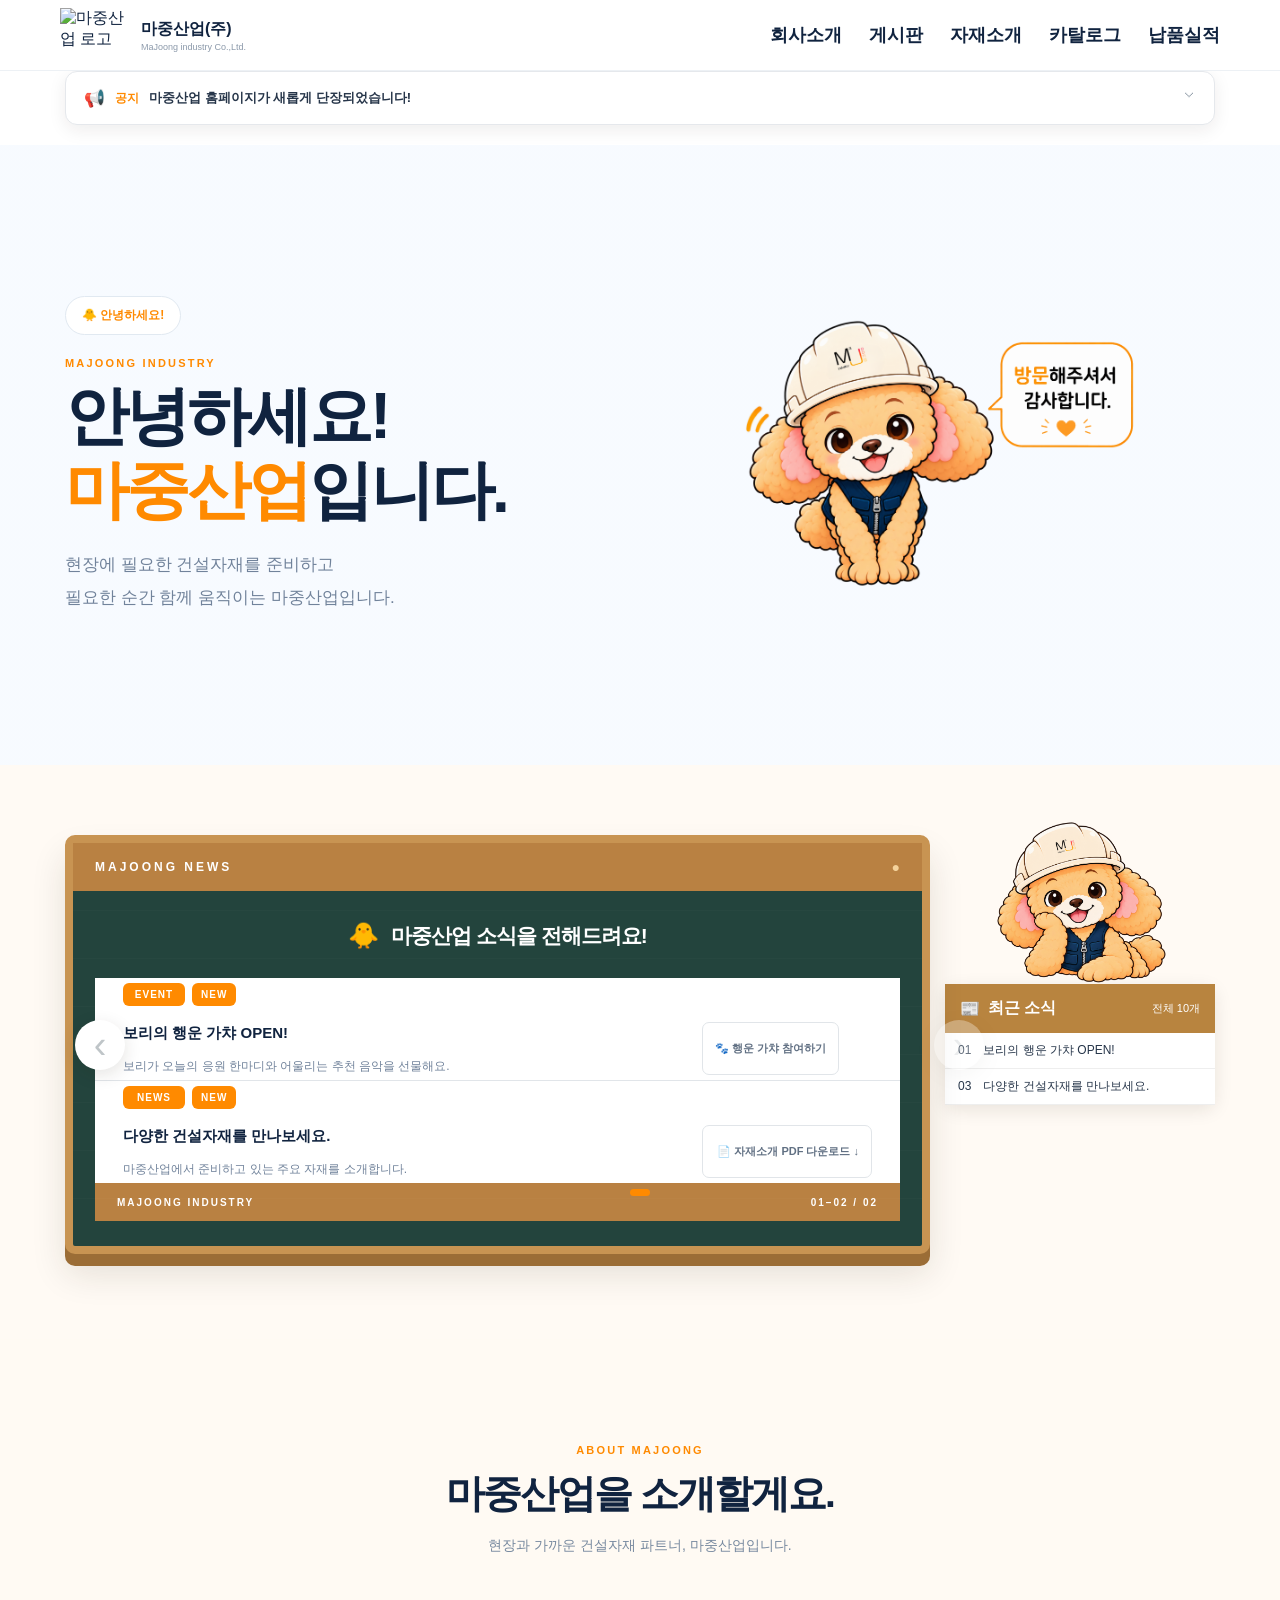
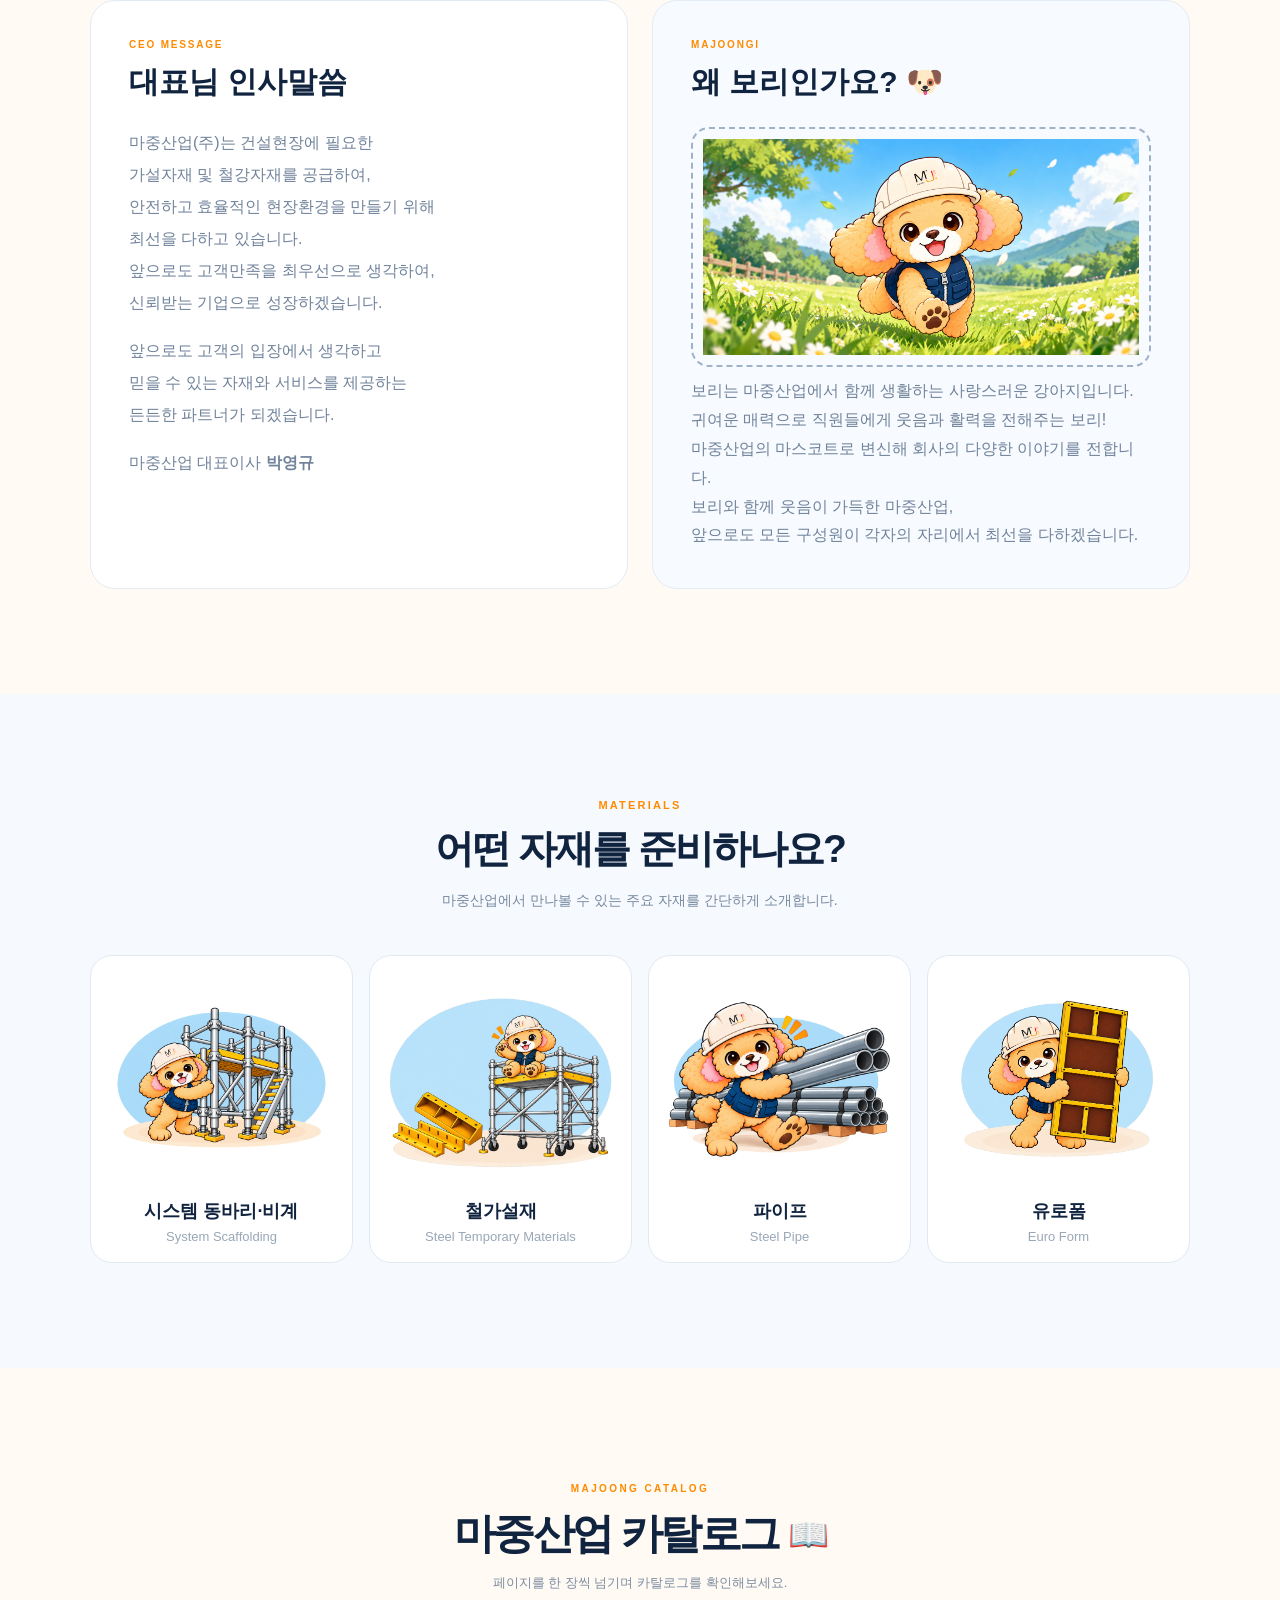
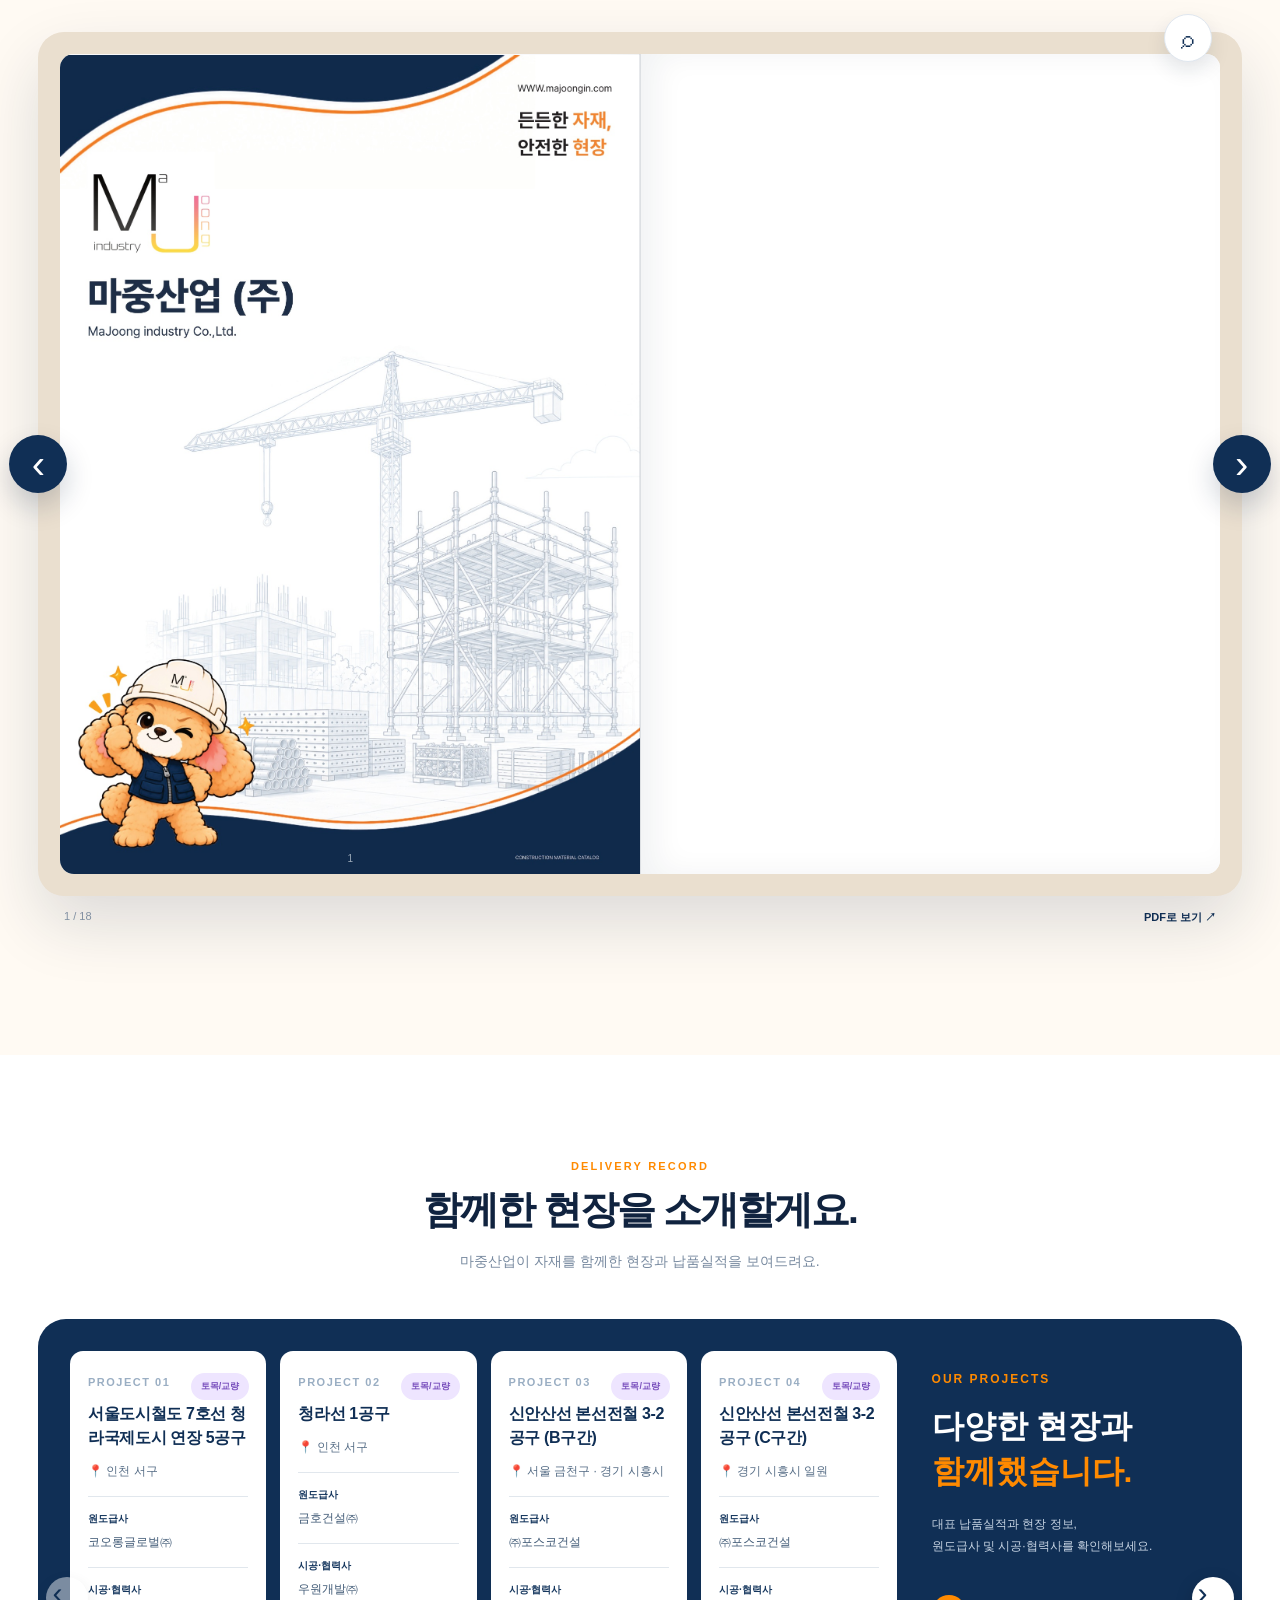
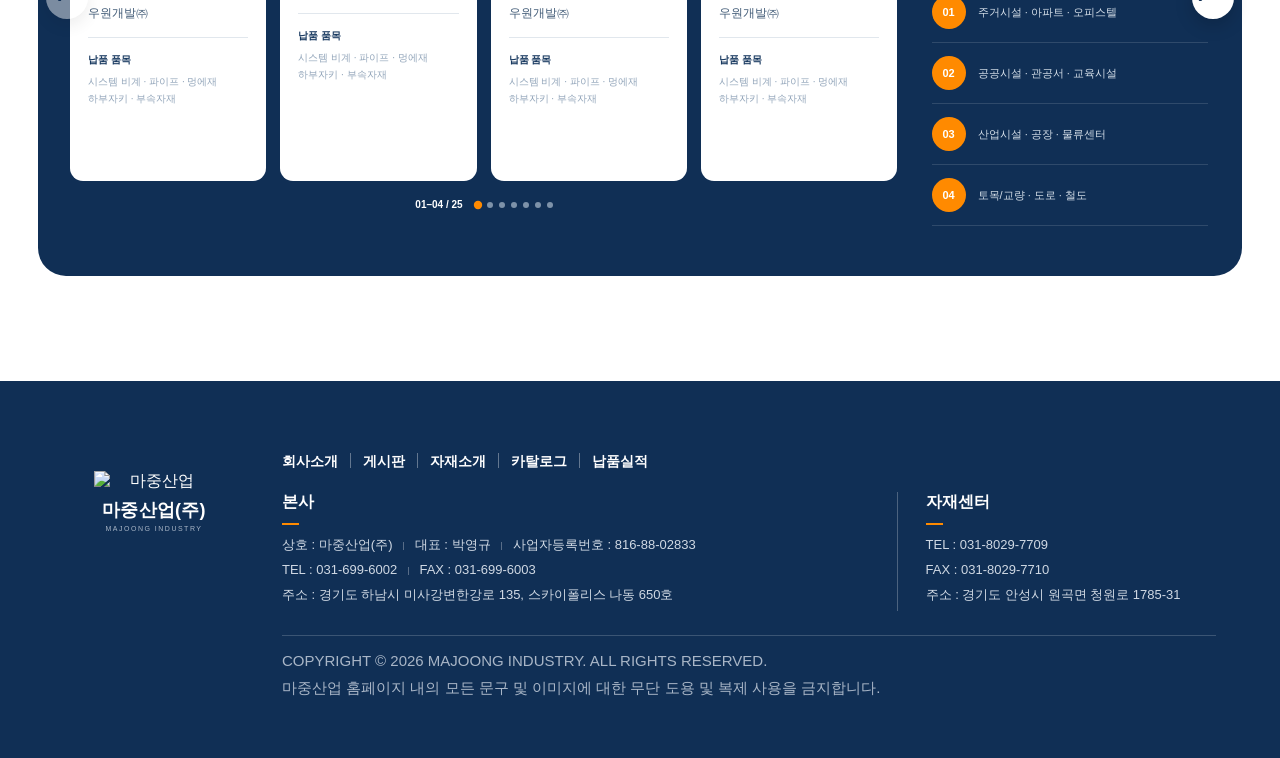
==== index.html @ 712e15d3 "Update index.html" ====
<!DOCTYPE html>
<html lang="ko">
<head>
<link rel="icon" type="image/png" href="images/majoong-logo(1).jpg">
<meta charset="UTF-8">
<meta name="viewport" content="width=device-width, initial-scale=1.0">
<title>마중산업(주)</title>
<link rel="stylesheet" href="majoong_catalog_section.css?v=20261106-singlepage3">







</head>
<body>

<header class="site-header">
  <div class="header-inner">
<a class="brand" href="#home">
  <span class="brand-mark">
    <img src="images/majoong-logo(1).jpg" alt="마중산업 로고">
  </span>
  <span>
    <strong>마중산업(주)</strong>
    <small>MaJoong industry Co.,Ltd.</small>
  </span>
</a>

<nav>
  <a href="#home">회사소개</a>
  <a href="#notice">게시판</a>
  <a href="#materials">자재소개</a>
  <a href="#catalog">카탈로그</a>
  <a href="#records">납품실적</a>
</nav>
  </div>
</header>

<main>
<!-- 고정 공지 -->
<div class="fixed-notice">
    <div class="fixed-notice-title">
        <span class="notice-icon">📢</span>
        <span class="notice-label">공지</span>
        <span class="notice-text">마중산업 홈페이지가 새롭게 단장되었습니다!</span>
    </div>

    <button type="button" class="notice-toggle">
        ˅
    </button>

<div class="fixed-notice-content">
    <p>
        더 편리하게 확인하실 수 있도록 홈페이지가 새롭게 단장되었습니다.
    </p>
    <p>
        자재소개, 카탈로그, 납품실적 등 다양한 정보를 확인해보세요.
    </p>

   <a href="#notice" class="notice-detail-link">자세히 보기 →</a>
</div>
</div>
<!-- 01. 첫 화면 -->
<section class="intro" id="home">
  <div class="intro-inner">
    <div class="intro-copy">
      <div class="intro-bubble">🐥 안녕하세요!</div>
      <p class="eyebrow">MAJOONG INDUSTRY</p>
      <h1>안녕하세요!<br><strong>마중산업</strong>입니다.</h1>
      <p class="intro-text">
        현장에 필요한 건설자재를 준비하고<br>
        필요한 순간 함께 움직이는 마중산업입니다.
      </p>
    </div>

<div class="intro-image-slot mascot-slider">

  <img src="images/MJ_003_thanks.png" alt="마중이" class="mascot-slide active">
  <img src="images/MJ_011_Fighting.png" alt="마중이" class="mascot-slide">
  <img src="images/MJ_001_majungi_contact.png" alt="마중이" class="mascot-slide">
  <img src="images/MJ_017_safety_check.png" alt="마중이" class="mascot-slide">
  <img src="images/MJ_018_product.png" alt="마중이" class="mascot-slide">
  <img src="images/MJ_025_truck_waving.png" alt="마중이" class="mascot-slide">


</div>
  </div>
</section>

<!-- 01-1. 마중산업 게시판 -->
<section id="notice" class="notice-board-section">

  <div class="notice-board-wrap">

<!-- 왼쪽 버튼 -->
<button class="board-nav board-prev" id="boardPrev" type="button">
  ‹
</button>
<aside class="recent-news">

  <div class="recent-mascot">
    <img src="images/bori_chin_resting.png" alt="마중이">
  </div>

  <div class="recent-news-title">
    <span>📰</span>
    <strong>최근 소식</strong>
    <small>전체 10개</small>
  </div>

  <div class="recent-news-list" id="recentNewsList">
     <button type="button">01　보리의 행운 가챠 OPEN!</button>
    <button type="button">03　다양한 건설자재를 만나보세요.</button>

  </div>
</aside>

<div class="notice-board">

  <div class="board-top">
        <span class="board-label">MAJOONG NEWS</span>
        <span class="board-pin">●</span>
      </div>

      <div class="board-content">

        <div class="board-title">
          <span>🐥</span>
          <h2>마중산업 소식을 전해드려요!</h2>
        </div>

       
<div class="notice-slider" id="noticeSlider">

  <!-- 01. 보리의 행운 가챠 -->
  <article class="notice-item">
    <div class="notice-slide-head">
      <span class="notice-badge">EVENT</span>
      <span class="notice-new">NEW</span>
      <span class="notice-date">2026.11.06</span>
    </div>

    <h3>보리의 행운 가챠 OPEN!</h3>
    <p>보리가 오늘의 응원 한마디와 어울리는 추천 음악을 선물해요.</p>

    <button class="notice-file gacha-open-btn" type="button" data-open-gacha>
      🐾 행운 가챠 참여하기
    </button>
  </article>

  <!-- 02. 자재소개 PDF -->
  <article class="notice-item">
    <div class="notice-slide-head">
      <span class="notice-badge">NEWS</span>
      <span class="notice-new">NEW</span>
      <span class="notice-date">2026.10.06</span>
    </div>

    <h3>다양한 건설자재를 만나보세요.</h3>
    <p>마중산업에서 준비하고 있는 주요 자재를 소개합니다.</p>

    <a class="notice-file" href="material-guide.pdf" download>
      📄 자재소개 PDF 다운로드 ↓
    </a>
  </article>

</div>


      <div class="board-bottom">
        <span>MAJOONG INDUSTRY</span>
        <span id="boardStatus">01–03 / 03</span>
      </div>

    </div>

    <!-- 오른쪽 버튼 -->
    <button class="board-nav board-next" id="boardNext" type="button">
      ›
    </button>

  </div>


  <!-- 아래 점 -->
  <div class="board-dots" id="boardDots">
    <!-- 게시글 수에 맞춰 JS가 자동으로 생성합니다. -->
  </div>

</section>

<!-- 02. 회사소개 -->
<section class="simple-section company-section" id="company">
  <div class="section-head">
    <p class="eyebrow">ABOUT MAJOONG</p>
    <h2>마중산업을 소개할게요.</h2>
    <p>현장과 가까운 건설자재 파트너, 마중산업입니다.</p>
  </div>

  <div class="two-card">
   <div class="simple-card">
  <div class="card-label">CEO MESSAGE</div>
  <h3>대표님 인사말씀</h3>

  <div class="ceo-message">
    <p>
      마중산업(주)는 건설현장에 필요한<br>
      가설자재 및 철강자재를 공급하여,<br>
      안전하고 효율적인 현장환경을 만들기 위해<br>
      최선을 다하고 있습니다.<br>
      앞으로도 고객만족을 최우선으로 생각하여, <br>
      신뢰받는 기업으로 성장하겠습니다.
    </p>

    <p>
      앞으로도 고객의 입장에서 생각하고<br>
      믿을 수 있는 자재와 서비스를 제공하는<br>
      든든한 파트너가 되겠습니다.
    </p>

    <p class="ceo-sign">
      마중산업 대표이사 <strong>박영규</strong>
    </p>
  </div>
</div>

<div class="simple-card mascot-card">
  <div class="card-label">MAJOONGI</div>

  <h3>왜 보리인가요? 🐶</h3>

  <div class="mascot-image">
    <img src="images/bori_running_meadow.png" alt="마중이">
  </div>

  <div class="mascot-text">
    <p>
      보리는 마중산업에서 함께 생활하는 사랑스러운 강아지입니다.<br>
귀여운 매력으로 직원들에게 웃음과 활력을 전해주는 보리! <br>
마중산업의 마스코트로 변신해 회사의 다양한 이야기를 전합니다.<br>
보리와 함께 웃음이 가득한 마중산업,<br>
앞으로도 모든 구성원이 각자의 자리에서 최선을 다하겠습니다.<br>
    </p>
  </div>
</div>
  </div>
</section>

<!-- 03. 자재소개 -->
<section class="simple-section materials-section" id="materials">
  <div class="section-head">
    <p class="eyebrow">MATERIALS</p>
    <h2>어떤 자재를 준비하나요?</h2>
    <p>마중산업에서 만나볼 수 있는 주요 자재를 간단하게 소개합니다.</p>
  </div>

  <div class="material-grid">

  <div class="material-card">
    <div class="material-image-slot">
      <img src="images/bori_system_scaffolding.png" alt="시스템 동바리·비계">
    </div>
    <strong>시스템 동바리·비계</strong>
    <small>System Scaffolding</small>
  </div>

  <div class="material-card">
    <div class="material-image-slot">
      <img src="images/bori_steel_temporary_materials.png" alt="철가설재">
    </div>
    <strong>철가설재</strong>
    <small>Steel Temporary Materials</small>
  </div>

  <div class="material-card">
    <div class="material-image-slot">
      <img src="images/bori_pipe.png" alt="파이프">
    </div>
    <strong>파이프</strong>
    <small>Steel Pipe</small>
  </div>

  <div class="material-card">
    <div class="material-image-slot">
      <img src="images/bori_carrying_euroform.png" alt="유로폼">
    </div>
    <strong>유로폼</strong>
    <small>Euro Form</small>
  </div>

</div>
</section>

<!-- 04. 카탈로그 -->
<section class="catalog-section" id="catalog">
  <div class="catalog-heading">
    <div class="catalog-eyebrow">MAJOONG CATALOG</div>
    <h1>마중산업 카탈로그 <span>📖</span></h1>
    <p>페이지를 한 장씩 넘기며 카탈로그를 확인해보세요.</p>
  </div>

  <div class="catalog-reader">
    <button class="page-btn prev" id="prevBtn" aria-label="이전 페이지">‹</button>

    <div class="book">
      <div class="book-pages" id="bookPages">
        <div class="page left">
          <img id="pageLeft" class="catalog-img" alt="카탈로그 왼쪽 페이지">
          <span class="page-no" id="pageNoLeft"></span>
        </div>

        <div class="page right">
          <img id="pageRight" class="catalog-img" alt="카탈로그 오른쪽 페이지">
          <span class="page-no" id="pageNoRight"></span>
        </div>
      </div>
    </div>

    <button class="page-btn next" id="nextBtn" aria-label="다음 페이지">›</button>
    <button class="zoom-btn" id="zoomBtn" aria-label="카탈로그 크게 보기">⌕</button>
  </div>

  <div class="catalog-bottom">
    <span id="pageStatus">1–2</span>
    <a href="majoong_catalog.pdf" target="_blank">PDF로 보기 ↗</a>
  </div>
</section>

<!-- 05. 납품실적 -->
<section class="simple-section records-section" id="records">

  <div class="section-head">
    <p class="eyebrow">DELIVERY RECORD</p>
    <h2>함께한 현장을 소개할게요.</h2>
    <p>마중산업이 자재를 함께한 현장과 납품실적을 보여드려요.</p>
  </div>

  <div class="records-box">
    <button class="record-nav record-prev" id="recordPrev" type="button" aria-label="이전 실적">‹</button>

    <div class="records-main">
      <div class="record-track-wrap">
        <div class="record-track" id="recordTrack">

        <!-- 01 -->
        <article class="record-item">
          <div class="record-content">
            <span class="project-number">PROJECT 01</span>
            <span class="record-category bridge">토목/교량</span>

            <h3>서울도시철도 7호선 청라국제도시 연장 5공구</h3>
            <p class="record-location">📍 인천 서구</p>

            <div class="record-divider"></div>

            <div class="record-info">
              <strong>원도급사</strong>
              <p>코오롱글로벌㈜</p>
            </div>

            <div class="record-divider"></div>

            <div class="record-info">
              <strong>시공·협력사</strong>
              <p>우원개발㈜</p>
            </div>

            <div class="record-divider"></div>

            <div class="record-info">
              <strong>납품 품목</strong>
              <p class="material-list">
                시스템 비계 · 파이프 · 멍에재<br>
                하부자키 · 부속자재
              </p>
            </div>
          </div>
        </article>
        <!-- 02 -->
        <article class="record-item">
          <div class="record-content">
            <span class="project-number">PROJECT 02</span>
            <span class="record-category bridge">토목/교량</span>

            <h3>청라선 1공구</h3>
            <p class="record-location">📍 인천 서구</p>

            <div class="record-divider"></div>

            <div class="record-info">
              <strong>원도급사</strong>
              <p>금호건설㈜</p>
            </div>

            <div class="record-divider"></div>

            <div class="record-info">
              <strong>시공·협력사</strong>
              <p>우원개발㈜</p>
            </div>

            <div class="record-divider"></div>

            <div class="record-info">
              <strong>납품 품목</strong>
              <p class="material-list">
                시스템 비계 · 파이프 · 멍에재<br>
                하부자키 · 부속자재
              </p>
            </div>
          </div>
        </article>
        <!-- 03 -->
        <article class="record-item">
          <div class="record-content">
            <span class="project-number">PROJECT 03</span>
            <span class="record-category bridge">토목/교량</span>

            <h3>신안산선 본선전철 3-2공구 (B구간)</h3>
            <p class="record-location">📍 서울 금천구 · 경기 시흥시</p>

            <div class="record-divider"></div>

            <div class="record-info">
              <strong>원도급사</strong>
              <p>㈜포스코건설</p>
            </div>

            <div class="record-divider"></div>

            <div class="record-info">
              <strong>시공·협력사</strong>
              <p>우원개발㈜</p>
            </div>

            <div class="record-divider"></div>

            <div class="record-info">
              <strong>납품 품목</strong>
              <p class="material-list">
                시스템 비계 · 파이프 · 멍에재<br>
                하부자키 · 부속자재
              </p>
            </div>
          </div>
        </article>
        <!-- 04 -->
        <article class="record-item">
          <div class="record-content">
            <span class="project-number">PROJECT 04</span>
            <span class="record-category bridge">토목/교량</span>

            <h3>신안산선 본선전철 3-2공구 (C구간)</h3>
            <p class="record-location">📍 경기 시흥시 일원</p>

            <div class="record-divider"></div>

            <div class="record-info">
              <strong>원도급사</strong>
              <p>㈜포스코건설</p>
            </div>

            <div class="record-divider"></div>

            <div class="record-info">
              <strong>시공·협력사</strong>
              <p>우원개발㈜</p>
            </div>

            <div class="record-divider"></div>

            <div class="record-info">
              <strong>납품 품목</strong>
              <p class="material-list">
                시스템 비계 · 파이프 · 멍에재<br>
                하부자키 · 부속자재
              </p>
            </div>
          </div>
        </article>
        <!-- 05 -->
        <article class="record-item">
          <div class="record-content">
            <span class="project-number">PROJECT 05</span>
            <span class="record-category bridge">토목/교량</span>

            <h3>신안산선 본선전철 5-1공구</h3>
            <p class="record-location">📍 경기 시흥시 일원</p>

            <div class="record-divider"></div>

            <div class="record-info">
              <strong>원도급사</strong>
              <p>롯데건설㈜</p>
            </div>

            <div class="record-divider"></div>

            <div class="record-info">
              <strong>시공·협력사</strong>
              <p>우원개발㈜</p>
            </div>

            <div class="record-divider"></div>

            <div class="record-info">
              <strong>납품 품목</strong>
              <p class="material-list">
                시스템 비계 · 파이프 · 멍에재<br>
                하부자키 · 부속자재
              </p>
            </div>
          </div>
        </article>
        <!-- 06 -->
        <article class="record-item">
          <div class="record-content">
            <span class="project-number">PROJECT 06</span>
            <span class="record-category bridge">토목/교량</span>

            <h3>도봉산-옥정 광역철도 2공구</h3>
            <p class="record-location">📍 경기 의정부시</p>

            <div class="record-divider"></div>

            <div class="record-info">
              <strong>원도급사</strong>
              <p>㈜한화건설</p>
            </div>

            <div class="record-divider"></div>

            <div class="record-info">
              <strong>시공·협력사</strong>
              <p>우원개발㈜</p>
            </div>

            <div class="record-divider"></div>

            <div class="record-info">
              <strong>납품 품목</strong>
              <p class="material-list">
                시스템 비계 · 파이프 · 멍에재<br>
                하부자키 · 부속자재
              </p>
            </div>
          </div>
        </article>
        <!-- 07 -->
        <article class="record-item">
          <div class="record-content">
            <span class="project-number">PROJECT 07</span>
            <span class="record-category bridge">토목/교량</span>

            <h3>동북선 도시철도 2공구</h3>
            <p class="record-location">📍 서울 동북권</p>

            <div class="record-divider"></div>

            <div class="record-info">
              <strong>원도급사</strong>
              <p>㈜호반산업</p>
            </div>

            <div class="record-divider"></div>

            <div class="record-info">
              <strong>시공·협력사</strong>
              <p>우원개발㈜</p>
            </div>

            <div class="record-divider"></div>

            <div class="record-info">
              <strong>납품 품목</strong>
              <p class="material-list">
                시스템 비계 · 파이프 · 멍에재<br>
                하부자키 · 부속자재
              </p>
            </div>
          </div>
        </article>
        <!-- 08 -->
        <article class="record-item">
          <div class="record-content">
            <span class="project-number">PROJECT 08</span>
            <span class="record-category bridge">토목/교량</span>

            <h3>고속국도 제292호선 오창-오창IC</h3>
            <p class="record-location">📍 충북 청주시</p>

            <div class="record-divider"></div>

            <div class="record-info">
              <strong>원도급사</strong>
              <p>㈜한진중공업</p>
            </div>

            <div class="record-divider"></div>

            <div class="record-info">
              <strong>시공·협력사</strong>
              <p>㈜부강티엔씨</p>
            </div>

            <div class="record-divider"></div>

            <div class="record-info">
              <strong>납품 품목</strong>
              <p class="material-list">
                시스템 비계 · 파이프 · 멍에재<br>
                하부자키 · 부속자재
              </p>
            </div>
          </div>
        </article>
        <!-- 09 -->
        <article class="record-item">
          <div class="record-content">
            <span class="project-number">PROJECT 09</span>
            <span class="record-category bridge">토목/교량</span>

            <h3>충주댐 치수능력증대</h3>
            <p class="record-location">📍 충북 충주시 일원</p>

            <div class="record-divider"></div>

            <div class="record-info">
              <strong>원도급사</strong>
              <p>디엘이앤씨㈜</p>
            </div>

            <div class="record-divider"></div>

            <div class="record-info">
              <strong>시공·협력사</strong>
              <p>다온종합건설㈜</p>
            </div>

            <div class="record-divider"></div>

            <div class="record-info">
              <strong>납품 품목</strong>
              <p class="material-list">
                시스템 비계 · 파이프 · 멍에재<br>
                하부자키 · 부속자재
              </p>
            </div>
          </div>
        </article>
        <!-- 10 -->
        <article class="record-item">
          <div class="record-content">
            <span class="project-number">PROJECT 10</span>
            <span class="record-category bridge">토목/교량</span>

            <h3>월곶-판교 복선전철 제6공구</h3>
            <p class="record-location">📍 경기 안양시 일원</p>

            <div class="record-divider"></div>

            <div class="record-info">
              <strong>원도급사</strong>
              <p>현대건설㈜</p>
            </div>

            <div class="record-divider"></div>

            <div class="record-info">
              <strong>시공·협력사</strong>
              <p>우원개발㈜</p>
            </div>

            <div class="record-divider"></div>

            <div class="record-info">
              <strong>납품 품목</strong>
              <p class="material-list">
                시스템 비계 · 파이프 · 멍에재<br>
                하부자키 · 부속자재
              </p>
            </div>
          </div>
        </article>
        <!-- 11 -->
        <article class="record-item">
          <div class="record-content">
            <span class="project-number">PROJECT 11</span>
            <span class="record-category bridge">토목/교량</span>

            <h3>신분당선 광교-호매실 3공구</h3>
            <p class="record-location">📍 경기 수원시 권선구</p>

            <div class="record-divider"></div>

            <div class="record-info">
              <strong>원도급사</strong>
              <p>계룡건설산업㈜</p>
            </div>

            <div class="record-divider"></div>

            <div class="record-info">
              <strong>시공·협력사</strong>
              <p>우원개발㈜</p>
            </div>

            <div class="record-divider"></div>

            <div class="record-info">
              <strong>납품 품목</strong>
              <p class="material-list">
                시스템 비계 · 파이프 · 멍에재<br>
                하부자키 · 부속자재
              </p>
            </div>
          </div>
        </article>
        <!-- 12 -->
        <article class="record-item">
          <div class="record-content">
            <span class="project-number">PROJECT 12</span>
            <span class="record-category bridge">토목/교량</span>

            <h3>월곶-판교 복선전철 제9공구</h3>
            <p class="record-location">📍 경기 의왕시 · 안양시 일원</p>

            <div class="record-divider"></div>

            <div class="record-info">
              <strong>원도급사</strong>
              <p>금호건설㈜</p>
            </div>

            <div class="record-divider"></div>

            <div class="record-info">
              <strong>시공·협력사</strong>
              <p>우원개발㈜</p>
            </div>

            <div class="record-divider"></div>

            <div class="record-info">
              <strong>납품 품목</strong>
              <p class="material-list">
                시스템 비계 · 파이프 · 멍에재<br>
                하부자키 · 부속자재
              </p>
            </div>
          </div>
        </article>
        <!-- 13 -->
        <article class="record-item">
          <div class="record-content">
            <span class="project-number">PROJECT 13</span>
            <span class="record-category bridge">토목/교량</span>

            <h3>춘천속초 철도노반 7공구</h3>
            <p class="record-location">📍 강원 인제 · 속초 일원</p>

            <div class="record-divider"></div>

            <div class="record-info">
              <strong>원도급사</strong>
              <p>㈜한화</p>
            </div>

            <div class="record-divider"></div>

            <div class="record-info">
              <strong>시공·협력사</strong>
              <p>우원개발㈜</p>
            </div>

            <div class="record-divider"></div>

            <div class="record-info">
              <strong>납품 품목</strong>
              <p class="material-list">
                시스템 비계 · 파이프 · 멍에재<br>
                하부자키 · 부속자재
              </p>
            </div>
          </div>
        </article>
        <!-- 14 -->
        <article class="record-item">
          <div class="record-content">
            <span class="project-number">PROJECT 14</span>
            <span class="record-category bridge">토목/교량</span>

            <h3>인덕원-동탄 9공구</h3>
            <p class="record-location">📍 경기 수원시 영통구</p>

            <div class="record-divider"></div>

            <div class="record-info">
              <strong>원도급사</strong>
              <p>㈜한화</p>
            </div>

            <div class="record-divider"></div>

            <div class="record-info">
              <strong>시공·협력사</strong>
              <p>우원개발㈜</p>
            </div>

            <div class="record-divider"></div>

            <div class="record-info">
              <strong>납품 품목</strong>
              <p class="material-list">
                시스템 비계 · 파이프 · 멍에재<br>
                하부자키 · 부속자재
              </p>
            </div>
          </div>
        </article>
        <!-- 15 -->
        <article class="record-item">
          <div class="record-content">
            <span class="project-number">PROJECT 15</span>
            <span class="record-category bridge">토목/교량</span>

            <h3>평택-오송 2복선화 5공구</h3>
            <p class="record-location">📍 세종 전동면 · 충북 청주시 오송읍</p>

            <div class="record-divider"></div>

            <div class="record-info">
              <strong>원도급사</strong>
              <p>쌍용건설㈜</p>
            </div>

            <div class="record-divider"></div>

            <div class="record-info">
              <strong>시공·협력사</strong>
              <p>우원개발㈜</p>
            </div>

            <div class="record-divider"></div>

            <div class="record-info">
              <strong>납품 품목</strong>
              <p class="material-list">
                시스템 비계 · 파이프 · 멍에재<br>
                하부자키 · 부속자재
              </p>
            </div>
          </div>
        </article>
        <!-- 16 -->
        <article class="record-item">
          <div class="record-content">
            <span class="project-number">PROJECT 16</span>
            <span class="record-category bridge">토목/교량</span>

            <h3>인덕원-동탄 12공구</h3>
            <p class="record-location">📍 경기 화성 · 용인 일원</p>

            <div class="record-divider"></div>

            <div class="record-info">
              <strong>원도급사</strong>
              <p>에이치디씨현대산업개발㈜</p>
            </div>

            <div class="record-divider"></div>

            <div class="record-info">
              <strong>시공·협력사</strong>
              <p>우원개발㈜</p>
            </div>

            <div class="record-divider"></div>

            <div class="record-info">
              <strong>납품 품목</strong>
              <p class="material-list">
                시스템 비계 · 파이프 · 멍에재<br>
                하부자키 · 부속자재
              </p>
            </div>
          </div>
        </article>
        <!-- 17 -->
        <article class="record-item">
          <div class="record-content">
            <span class="project-number">PROJECT 17</span>
            <span class="record-category bridge">토목/교량</span>

            <h3>광명-서울 고속도로 3공구</h3>
            <p class="record-location">📍 경기 광명 · 서울 구간</p>

            <div class="record-divider"></div>

            <div class="record-info">
              <strong>원도급사</strong>
              <p>에스케이에코플랜트㈜</p>
            </div>

            <div class="record-divider"></div>

            <div class="record-info">
              <strong>시공·협력사</strong>
              <p>우원개발㈜</p>
            </div>

            <div class="record-divider"></div>

            <div class="record-info">
              <strong>납품 품목</strong>
              <p class="material-list">
                시스템 비계 · 파이프 · 멍에재<br>
                하부자키 · 부속자재
              </p>
            </div>
          </div>
        </article>
        <!-- 18 -->
        <article class="record-item">
          <div class="record-content">
            <span class="project-number">PROJECT 18</span>
            <span class="record-category bridge">토목/교량</span>

            <h3>강릉-제진 단선전철 4공구</h3>
            <p class="record-location">📍 강원 강릉 · 양양 일원</p>

            <div class="record-divider"></div>

            <div class="record-info">
              <strong>원도급사</strong>
              <p>에스케이에코플랜트㈜</p>
            </div>

            <div class="record-divider"></div>

            <div class="record-info">
              <strong>시공·협력사</strong>
              <p>우원개발㈜</p>
            </div>

            <div class="record-divider"></div>

            <div class="record-info">
              <strong>납품 품목</strong>
              <p class="material-list">
                시스템 비계 · 파이프 · 멍에재<br>
                하부자키 · 부속자재
              </p>
            </div>
          </div>
        </article>
        <!-- 19 -->
        <article class="record-item">
          <div class="record-content">
            <span class="project-number">PROJECT 19</span>
            <span class="record-category bridge">토목/교량</span>

            <h3>신안산선 본선전철 3-3공구 (A구간)</h3>
            <p class="record-location">📍 경기 시흥 · 안산 일원</p>

            <div class="record-divider"></div>

            <div class="record-info">
              <strong>원도급사</strong>
              <p>㈜포스코건설</p>
            </div>

            <div class="record-divider"></div>

            <div class="record-info">
              <strong>시공·협력사</strong>
              <p>도양기업㈜</p>
            </div>

            <div class="record-divider"></div>

            <div class="record-info">
              <strong>납품 품목</strong>
              <p class="material-list">
                시스템 비계 · 파이프 · 멍에재<br>
                하부자키 · 부속자재
              </p>
            </div>
          </div>
        </article>
        <!-- 20 -->
        <article class="record-item">
          <div class="record-content">
            <span class="project-number">PROJECT 20</span>
            <span class="record-category bridge">토목/교량</span>

            <h3>농소-강동 도로개설공사 3공구</h3>
            <p class="record-location">📍 울산 북구</p>

            <div class="record-divider"></div>

            <div class="record-info">
              <strong>원도급사</strong>
              <p>삼환기업㈜</p>
            </div>

            <div class="record-divider"></div>

            <div class="record-info">
              <strong>시공·협력사</strong>
              <p>우원개발㈜</p>
            </div>

            <div class="record-divider"></div>

            <div class="record-info">
              <strong>납품 품목</strong>
              <p class="material-list">
                시스템 비계 · 파이프 · 멍에재<br>
                하부자키 · 부속자재
              </p>
            </div>
          </div>
        </article>
        <!-- 21 -->
        <article class="record-item">
          <div class="record-content">
            <span class="project-number">PROJECT 21</span>
            <span class="record-category bridge">토목/교량</span>

            <h3>대장-홍대 광역철도 민간투자사업 1공구</h3>
            <p class="record-location">📍 서울 강서구 · 경기 부천시 일원</p>

            <div class="record-divider"></div>

            <div class="record-info">
              <strong>원도급사</strong>
              <p>현대건설㈜</p>
            </div>

            <div class="record-divider"></div>

            <div class="record-info">
              <strong>시공·협력사</strong>
              <p>우원개발㈜</p>
            </div>

            <div class="record-divider"></div>

            <div class="record-info">
              <strong>납품 품목</strong>
              <p class="material-list">
                시스템 비계 · 파이프 · 멍에재<br>
                하부자키 · 부속자재
              </p>
            </div>
          </div>
        </article>
        <!-- 22 -->
        <article class="record-item">
          <div class="record-content">
            <span class="project-number">PROJECT 22</span>
            <span class="record-category bridge">토목/교량</span>

            <h3>남양주왕숙 국도 47호선 이설 중 토공구조물공사 4공구</h3>
            <p class="record-location">📍 경기 남양주시</p>

            <div class="record-divider"></div>

            <div class="record-info">
              <strong>원도급사</strong>
              <p>현대건설㈜</p>
            </div>

            <div class="record-divider"></div>

            <div class="record-info">
              <strong>시공·협력사</strong>
              <p>우원개발㈜</p>
            </div>

            <div class="record-divider"></div>

            <div class="record-info">
              <strong>납품 품목</strong>
              <p class="material-list">
                시스템 비계 · 파이프 · 멍에재<br>
                하부자키 · 부속자재
              </p>
            </div>
          </div>
        </article>
        <!-- 23 -->
        <article class="record-item">
          <div class="record-content">
            <span class="project-number">PROJECT 23</span>
            <span class="record-category bridge">토목/교량</span>

            <h3>수도권 광역급행철도 B노선 1공구</h3>
            <p class="record-location">📍 서울 용산구 일원</p>

            <div class="record-divider"></div>

            <div class="record-info">
              <strong>원도급사</strong>
              <p>현대건설㈜</p>
            </div>

            <div class="record-divider"></div>

            <div class="record-info">
              <strong>시공·협력사</strong>
              <p>우원개발㈜</p>
            </div>

            <div class="record-divider"></div>

            <div class="record-info">
              <strong>납품 품목</strong>
              <p class="material-list">
                시스템 비계 · 파이프 · 멍에재<br>
                하부자키 · 부속자재
              </p>
            </div>
          </div>
        </article>
        <!-- 24 -->
        <article class="record-item">
          <div class="record-content">
            <span class="project-number">PROJECT 24</span>
            <span class="record-category bridge">토목/교량</span>

            <h3>인덕원동탄 9공구</h3>
            <p class="record-location">📍 경기 수원시 영통구</p>

            <div class="record-divider"></div>

            <div class="record-info">
              <strong>원도급사</strong>
              <p>㈜한화건설</p>
            </div>

            <div class="record-divider"></div>

            <div class="record-info">
              <strong>시공·협력사</strong>
              <p>도양기업㈜</p>
            </div>

            <div class="record-divider"></div>

            <div class="record-info">
              <strong>납품 품목</strong>
              <p class="material-list">
                시스템 비계 · 파이프 · 멍에재<br>
                하부자키 · 부속자재
              </p>
            </div>
          </div>
        </article>
        <!-- 25 -->
        <article class="record-item">
          <div class="record-content">
            <span class="project-number">PROJECT 25</span>
            <span class="record-category bridge">토목/교량</span>

            <h3>GTX-B 1공구</h3>
            <p class="record-location">📍 서울 용산구 일원</p>

            <div class="record-divider"></div>

            <div class="record-info">
              <strong>원도급사</strong>
              <p>현대건설㈜</p>
            </div>

            <div class="record-divider"></div>

            <div class="record-info">
              <strong>시공·협력사</strong>
              <p>우원개발㈜</p>
            </div>

            <div class="record-divider"></div>

            <div class="record-info">
              <strong>납품 품목</strong>
              <p class="material-list">
                시스템 비계 · 파이프 · 멍에재<br>
                하부자키 · 부속자재
              </p>
            </div>
          </div>
        </article>
        </div>
      </div>

      <div class="record-pagination">
        <span id="recordStatus">01–04 / 25</span>
        <div class="record-dots" id="recordDots">
          <button class="active" type="button" aria-label="실적 페이지 1"></button><button type="button" aria-label="실적 페이지 2"></button><button type="button" aria-label="실적 페이지 3"></button><button type="button" aria-label="실적 페이지 4"></button><button type="button" aria-label="실적 페이지 5"></button><button type="button" aria-label="실적 페이지 6"></button><button type="button" aria-label="실적 페이지 7"></button>
        </div>
      </div>
    </div>

    <button class="record-nav record-next" id="recordNext" type="button" aria-label="다음 실적">›</button>

    <aside class="record-side">
      <span class="card-label">OUR PROJECTS</span>
      <h3>다양한 현장과<br><strong>함께했습니다.</strong></h3>
      <p>대표 납품실적과 현장 정보,<br>원도급사 및 시공·협력사를 확인해보세요.</p>

      <div class="record-summary">
        <div><span>01</span><p>주거시설 · 아파트 · 오피스텔</p></div>
        <div><span>02</span><p>공공시설 · 관공서 · 교육시설</p></div>
        <div><span>03</span><p>산업시설 · 공장 · 물류센터</p></div>
        <div><span>04</span><p>토목/교량 · 도로 · 철도</p></div>
      </div>
    </aside>
  </div>
</section>
</main>

<footer class="footer">
  <div class="footer-inner">

    <!-- 왼쪽 : 로고 -->
<div class="footer-logo">
  <a href="#home">
    <img src="images/majoong-logo.png" alt="마중산업">
  </a>

  <div class="footer-logo-name">
    <strong>마중산업(주)</strong>
    <span>MAJOONG INDUSTRY</span>
  </div>
</div>


    <!-- 오른쪽 : 메뉴 + 회사정보 -->
    <div class="footer-content">

      <!-- 메뉴 -->
      <nav class="footer-nav">

  <a href="#company">회사소개</a>

  <i></i>

  <a href="#notice">게시판</a>

  <i></i>

  <a href="#materials">자재소개</a>

  <i></i>

  <a href="#catalog">카탈로그</a>

  <i></i>

  <a href="#records">납품실적</a>

</nav>


      <!-- 본사 / 자재센터 -->
      <div class="footer-locations">

        <!-- 본사 -->
        <div class="footer-location">
          <h4>본사</h4>

          <p>
            <span>상호 : 마중산업(주)</span>
            <i></i>
            <span>대표 : 박영규</span>
            <i></i>
            <span>사업자등록번호 : 816-88-02833</span>
          </p>

          <p>
            <span>TEL : 031-699-6002</span>
            <i></i>
            <span>FAX : 031-699-6003</span>
          

          <p>
            주소 : 경기도 하남시 미사강변한강로 135, 스카이폴리스 나동 650호</p>
        </div>


        <!-- 자재센터 -->
        <div class="footer-location">
          <h4>자재센터</h4>

          <p>
            <span>TEL : 031-8029-7709</span>
          </p>
<p>
            <span>FAX : 031-8029-7710</span>
          </p>

          <p>
            주소 : 경기도 안성시 원곡면 청원로 1785-31
          </p>
        </div>

      </div>


      <!-- 저작권 -->
      <div class="footer-copy">
<p>COPYRIGHT © 2026 MAJOONG INDUSTRY. ALL RIGHTS RESERVED.</p>
        <p>
          마중산업 홈페이지 내의 모든 문구 및 이미지에 대한
          무단 도용 및 복제 사용을 금지합니다.
        </p>
      </div>

    </div>


    <!-- 오른쪽 위 문의 버튼 -->
    <button class="footer-chat" type="button" aria-label="문의하기">
      ●
    </button>

  </div>
</footer>

<!-- 카탈로그 확대 -->
<div class="zoom-modal" id="zoomModal" aria-hidden="true">
  <div class="zoom-bg" id="zoomBg"></div>
  <div class="zoom-window">
    <button class="close-btn" id="closeBtn" aria-label="닫기">×</button>
    <div class="zoom-book">
      <div class="zoom-page"><img id="zoomLeft" class="catalog-img" alt="확대된 카탈로그 왼쪽 페이지"></div>
      <div class="zoom-page"><img id="zoomRight" class="catalog-img" alt="확대된 카탈로그 오른쪽 페이지"></div>
    </div>
    <div class="zoom-controls">
      <button id="zoomPrev">‹</button>
      <span id="zoomStatus">1–2</span>
      <button id="zoomNext">›</button>
    </div>
  </div>
</div>

<script>
/* 납품실적 25개 / 한 화면 4개 페이지 이동 */
document.addEventListener("DOMContentLoaded", function(){
  const track = document.getElementById("recordTrack");
  const items = Array.from(document.querySelectorAll("#recordTrack .record-item"));
  const prev = document.getElementById("recordPrev");
  const next = document.getElementById("recordNext");
  const status = document.getElementById("recordStatus");
  const dots = Array.from(document.querySelectorAll("#recordDots button"));
  const perPage = 4;
  const totalPages = Math.ceil(items.length / perPage);
  let page = 0;

  function showPage(index){
    page = Math.max(0, Math.min(index, totalPages - 1));

    /* 모든 카드를 다시 표시하고, 트랙 자체를 페이지 단위로 이동 */
    items.forEach(item => {
      item.style.display = "block";
    });

    const shift = page * 100;
    const gapOffset = page * 14;
    track.style.transform = `translateX(calc(-${shift}% - ${gapOffset}px))`;

    const start = page * perPage + 1;
    const end = Math.min((page + 1) * perPage, items.length);

    if(status){
      status.textContent =
        String(start).padStart(2,"0") + "–" +
        String(end).padStart(2,"0") + " / " +
        String(items.length).padStart(2,"0");
    }

    dots.forEach((dot, i) => dot.classList.toggle("active", i === page));
    if(prev) prev.disabled = page === 0;
    if(next) next.disabled = page === totalPages - 1;
  }

  if(prev) prev.addEventListener("click", () => showPage(page - 1));
  if(next) next.addEventListener("click", () => showPage(page + 1));
  dots.forEach((dot, i) => dot.addEventListener("click", () => showPage(i)));

  showPage(0);
});
</script>
<script>
document.addEventListener("DOMContentLoaded", function(){

  const buttons = document.querySelectorAll(".recent-news-list button");
  const items = document.querySelectorAll("#noticeSlider .notice-item");
  const prev = document.getElementById("boardPrev");
  const next = document.getElementById("boardNext");
  const status = document.getElementById("boardStatus");
  const dots = document.getElementById("boardDots");

  const perPage = 7;
const totalPages = Math.ceil(items.length / perPage);


  let currentPage = 0;


  function showBoard(page){

    currentPage = Math.max(
      0,
      Math.min(page, totalPages - 1)
    );

    const start = currentPage * perPage;
    const end = Math.min(
      start + perPage,
      items.length
    );


    items.forEach(function(item, index){

      if(index >= start && index < end){

        item.style.setProperty(
          "display",
          "grid",
          "important"
        );

      }else{

        item.style.setProperty(
          "display",
          "none",
          "important"
        );

      }

    });


    if(status){

      status.textContent =
        String(start + 1).padStart(2,"0")
        + "–" +
        String(end).padStart(2,"0")
        + " / " +
        String(items.length).padStart(2,"0");

    }


    if(prev){
      prev.disabled = currentPage === 0;
    }

    if(next){
      next.disabled =
        currentPage === totalPages - 1;
    }


    if(dots){

      dots.innerHTML = "";

      for(let i = 0; i < totalPages; i++){

        const dot = document.createElement("button");

        dot.type = "button";

        dot.className =
          i === currentPage ? "active" : "";

        dot.addEventListener(
          "click",
          function(){
            showBoard(i);
          }
        );

        dots.appendChild(dot);

      }

    }

  }


  /* 이전 버튼 */

  if(prev){

    prev.addEventListener(
      "click",
      function(){
        showBoard(currentPage - 1);
      }
    );

  }


  /* 다음 버튼 */

  if(next){

    next.addEventListener(
      "click",
      function(){
        showBoard(currentPage + 1);
      }
    );

  }


  /* 최근 소식 01~08 */

  buttons.forEach(function(button, index){

    button.addEventListener(
      "click",
      function(){

        const page =
          Math.floor(index / perPage);

        showBoard(page);

        document
          .getElementById("notice")
          .scrollIntoView({
            behavior: "smooth",
            block: "start"
          });

      }
    );

  });


  /* 처음에는 01~07 */

  showBoard(0);

});
</script>
<script src="majoong_catalog_section.js?v=20261106-singlepage3"></script>


<script>
document.addEventListener("DOMContentLoaded", function(){

  const buttons = document.querySelectorAll(
    ".recent-news-list button"
  );

  const nextButton = document.getElementById("boardNext");
  const prevButton = document.getElementById("boardPrev");
  const notice = document.getElementById("notice");

  let page = 0;

  buttons.forEach(function(button, index){

    button.onclick = function(){

      const targetPage = Math.floor(index / 7);

      if(targetPage > page){

        for(let i = page; i < targetPage; i++){
          nextButton.click();
        }

      }

      if(targetPage < page){

        for(let i = page; i > targetPage; i--){
          prevButton.click();
        }

      }

      page = targetPage;

      notice.scrollIntoView({
        behavior: "smooth",
        block: "start"
      });

    };

  });

});
</script>



<!-- 보리의 행운 가챠 게시판 팝업 -->
<div class="gacha-board-modal" id="gachaBoardModal" aria-hidden="true">
  <div class="gacha-board-backdrop" data-close-gacha></div>
  <section class="gacha-board-window" role="dialog" aria-modal="true" aria-label="보리의 행운 가챠">
    <div class="gacha-board-toolbar">
      <strong>🐾 보리의 행운 가챠</strong>
      <button type="button" class="gacha-board-close" data-close-gacha aria-label="닫기">×</button>
    </div>
    <iframe
      id="gachaBoardFrame"
      title="보리의 행운 가챠"
      data-src="bori-lucky-gacha.html"
      src="about:blank"
      loading="lazy"
      allow="autoplay"
    ></iframe>
  </section>
</div>

<style>
.gacha-open-btn{
  display:inline-flex!important;align-items:center;justify-content:center;
  width:max-content;max-width:100%;padding:10px 17px!important;
  border:1px solid #e7bd83!important;border-radius:999px!important;
  background:#fff3df!important;color:#74451f!important;
  font:inherit;font-weight:700;cursor:pointer;transition:background .15s,transform .15s;
}
.gacha-open-btn:hover{background:#ffe6bd!important;transform:translateY(-1px)}
.gacha-board-modal{position:fixed;inset:0;z-index:99999;display:flex;align-items:center;justify-content:center;padding:18px;opacity:0;visibility:hidden;transition:opacity .2s,visibility .2s}
.gacha-board-modal.open{opacity:1;visibility:visible}
.gacha-board-backdrop{position:absolute;inset:0;background:rgba(35,27,22,.62);backdrop-filter:blur(4px)}
.gacha-board-window{position:relative;z-index:1;width:min(1120px,96vw);height:min(900px,94vh);background:#fffaf4;border:1px solid #ead8c4;border-radius:18px;overflow:hidden;box-shadow:0 24px 80px rgba(0,0,0,.28);display:flex;flex-direction:column}
.gacha-board-toolbar{height:48px;flex:0 0 48px;display:flex;align-items:center;justify-content:space-between;padding:0 16px;background:#fff8ef;border-bottom:1px solid #f0e2d2;color:#68452d;font-size:14px}
.gacha-board-close{width:32px;height:32px;border:0;border-radius:50%;background:#f3e8dc;color:#76543d;font-size:24px;line-height:1;cursor:pointer}
.gacha-board-window iframe{width:100%;height:calc(100% - 48px);border:0;background:#fff6ed}
body.gacha-modal-open{overflow:hidden}
@media(max-width:640px){
 .gacha-board-modal{padding:7px}
 .gacha-board-window{width:100%;height:96vh;border-radius:12px}
 .gacha-board-toolbar{height:42px;flex-basis:42px}
 .gacha-board-window iframe{height:calc(100% - 42px)}
}
</style>

<script>
(function(){
  const modal = document.getElementById('gachaBoardModal');
  const frame = document.getElementById('gachaBoardFrame');
  if(!modal || !frame) return;

  function openGacha(){
    if(!frame.getAttribute('src') || frame.getAttribute('src') === 'about:blank'){
      frame.setAttribute('src', frame.dataset.src);
    }
    modal.classList.add('open');
    modal.setAttribute('aria-hidden','false');
    document.body.classList.add('gacha-modal-open');
  }
  function closeGacha(){
    modal.classList.remove('open');
    modal.setAttribute('aria-hidden','true');
    document.body.classList.remove('gacha-modal-open');
    // Stop any animation/audio activity when the popup is closed.
    frame.setAttribute('src','about:blank');
  }
  document.querySelectorAll('[data-open-gacha]').forEach(btn => btn.addEventListener('click', openGacha));
  modal.querySelectorAll('[data-close-gacha]').forEach(el => el.addEventListener('click', closeGacha));
  document.addEventListener('keydown', e => {
    if(e.key === 'Escape' && modal.classList.contains('open')) closeGacha();
  });
})();
</script>

</body>
</html>
---- majoong_catalog_section.css ----
*{box-sizing:border-box}
html{scroll-behavior:smooth}
body{
  margin:0;
  font-family:"Noto Sans KR","Malgun Gothic",sans-serif;
  color:#10233f;
  background:#fff;
}
a{text-decoration:none;color:inherit}

.site-header{
  position:sticky;top:0;z-index:50;
  background:rgba(255,255,255,.96);
  border-bottom:1px solid #edf1f5;
}
.header-inner{
  width:min(1160px,92%);
  height:70px;
  margin:auto;

  display:flex;
  align-items:center;
  justify-content:space-between;

  column-gap:100px;
}
.brand{
  display:flex;
  align-items:center;
  gap:11px;
}

.brand-mark{
  width:70px;
  height:55px;
  border-radius:0;
  background:transparent;
  display:flex;
  align-items:center;
  justify-content:center;
  overflow:visible;
  flex-shrink:0;
}

.brand-mark img{
  width:70px;
  height:55px;
  object-fit:contain;
  display:block;
}
.brand strong{display:block;font-size:16px}
.brand small{display:block;color:#8b99aa;font-size:9px;margin-top:2px}
nav{display:flex;gap:27px;font-size:18px;font-weight:800}
nav a:hover{color:#ff8a00}

.intro{
  min-height:620px;

  background:
    linear-gradient(
      rgba(246,250,255,.88),
      rgba(246,250,255,.88)
    ),
    url("images/majoong-hero-bg.png");

  background-size:cover;
  background-position:center;
  background-repeat:no-repeat;

overflow:visible;
}
.intro-inner{
  width:min(1160px,92%);
  min-height:620px;margin:auto;
  display:grid;grid-template-columns:1fr 1fr;
  align-items:center;gap:50px;
}
.intro-copy{padding-left:5px}
.intro-bubble{
  width:max-content;
  padding:10px 16px;border:1px solid #e1e9f1;
  border-radius:999px;background:#fff;
  color:#ff8a00;font-size:12px;font-weight:800;
  margin-bottom:22px;
}
.eyebrow{
  color:#ff8a00;font-size:11px;
  font-weight:900;letter-spacing:2.2px;
  margin:0 0 11px;
}
.intro h1{
  margin:0;
  font-size:64px;
  line-height:1.15;
  letter-spacing:-3px;
}
.intro h1 strong{
  color:#ff8a00;
}

.intro-text{
  margin:22px 0 0;
  color:#71839b;
  line-height:1.9;
  font-size:17px;
}
.intro-image-slot{
  width:min(460px,100%);
  height:450px;
  margin:auto;
  display:flex;
  align-items:center;
  justify-content:center;
  overflow:hidden;
}

.intro-image-slot img{
  width:100%;
  height:100%;
  object-fit:contain;
  display:block;
}
.simple-section{padding:105px 0}
.company-section{background:#fffaf3}
.materials-section{background:#f6faff}
.records-section{background:#fff}
.section-head{
  width:min(820px,92%);margin:0 auto 42px;text-align:center;
}
.section-head h2{
  margin:0;font-size:39px;letter-spacing:-2px;
}
.section-head p:last-child{
  margin:12px 0 0;color:#77899f;font-size:14px;line-height:1.8;
}
.two-card{
  width:min(1100px,92%);
  margin:auto;
  display:grid;
  grid-template-columns:1fr 1fr;
  gap:24px;
}

.simple-card{
  padding:38px;
  border:1px solid #e3ebf4;
  border-radius:25px;
  background:#fff;
  min-height:400px;
}
.simple-card:last-child{background:#f7fbff}
.card-label{
  color:#ff8a00;font-size:10px;
  font-weight:900;letter-spacing:1.8px;
}
.simple-card h3{
  margin:12px 0 24px;
  font-size:30px;
}
.simple-card p{
  color:#71839b;
  line-height:2;
  font-size:16px;
}
.photo-slot{
  border:2px dashed #b9cce0;border-radius:20px;
  background:#fafcff;
  display:flex;flex-direction:column;
  align-items:center;justify-content:center;
  color:#10233f;
}
.mascot-image{
  height:240px;
  display:flex;
  align-items:center;
  justify-content:center;
  margin:5px 0 10px;
  overflow:hidden;
  border:2px dashed #9fb2c8;
  border-radius:18px;
  padding:10px;
}

.mascot-image img{
  width:100%;
  height:100%;
  object-fit:cover;
  object-position:center;
  display:block;
}
.mascot-text{
  margin-top:10px;
}

.mascot-text p{
  margin:0 0 16px;
  color:#71839b;
  line-height:1.8;
  font-size:16px;
}

.mascot-text p:last-child{
  margin-bottom:0;
}
.photo-slot span{font-size:14px;font-weight:900}
.photo-slot small{margin-top:6px;color:#8b9aac;font-size:10px}

.material-grid{
  width:min(1100px,92%);margin:auto;
  display:grid;grid-template-columns:repeat(4,1fr);gap:16px;
}
.material-card{
  background:#fff;border:1px solid #e1e9f1;
  border-radius:22px;padding:18px;
  text-align:center;
}
.material-image-slot{
  height:210px;
  border-radius:18px;
  background:#fff;
  display:flex;
  align-items:center;
  justify-content:center;
  overflow:hidden;
  margin-bottom:15px;
}

.material-image-slot img{
  width:100%;
  height:100%;
  object-fit:contain;
  display:block;
}

.material-image-slot img{
  width:100%;
  height:100%;
  object-fit:contain;
  display:block;
}
.material-card strong{
  display:block;
  font-size:18px;
}

.material-card small{
  display:block;
  margin-top:6px;
  color:#99a7b6;
  font-size:13px;
}

/* 카탈로그 */
.catalog-section{
  width:100%;padding:115px 0 130px;
  background:#fffaf3;overflow:hidden;
}
.catalog-heading{text-align:center;margin-bottom:40px}
.catalog-eyebrow{
  color:#ff8a00;font-size:10px;font-weight:900;
  letter-spacing:2.4px;margin-bottom:12px;
}
.catalog-heading h1{
  margin:0;font-size:42px;letter-spacing:-2.5px;
}
.catalog-heading h1 span{font-size:33px;vertical-align:2px}
.catalog-heading p{margin:12px 0 0;color:#7d8da2;font-size:13px}
.catalog-reader{
  position:relative;width:min(94vw,1280px);
  margin:auto;display:flex;justify-content:center;
}
.book{
  width:100%;padding:22px;border-radius:26px;
  background:#eadfcf;
  box-shadow:0 28px 65px rgba(16,35,63,.14);
}
.book-pages{
  position:relative;width:100%;
  display:grid;grid-template-columns:1fr 1fr;
  aspect-ratio:1.414 / 1;
  overflow:hidden;border-radius:14px;background:#fff;
}
.book-pages:after{
  content:"";position:absolute;top:0;bottom:0;left:50%;
  width:2px;transform:translateX(-1px);
  background:linear-gradient(to right,rgba(16,35,63,.02),rgba(16,35,63,.18),rgba(16,35,63,.02));
  z-index:5;
}
.page{
  position:relative;min-width:0;overflow:hidden;
  background:#fff;display:flex;align-items:center;justify-content:center;
}
.page.left{box-shadow:inset -16px 0 30px rgba(16,35,63,.055)}
.page.right{box-shadow:inset 16px 0 30px rgba(16,35,63,.055)}
.page canvas{display:block;max-width:100%;max-height:100%;object-fit:contain}
.pdf-placeholder{
  position:absolute;inset:0;
  display:flex;flex-direction:column;
  align-items:center;justify-content:center;
  text-align:center;background:#fff;padding:20px;
}
.pdf-placeholder strong{font-size:17px}
.pdf-placeholder span{margin-top:8px;color:#8b9aac;font-size:10px}
.book-icon{
  width:32px;height:42px;margin-bottom:22px;
  border-radius:3px 3px 0 0;
  background:linear-gradient(90deg,#bd225c 0 48%,#f2386e 49% 100%);
  box-shadow:inset 0 -4px 0 #8e1a49;
}
.page-no{
  position:absolute;bottom:10px;left:50%;
  transform:translateX(-50%);color:#9aa8b7;font-size:10px;
}
.page-btn{
  position:absolute;top:50%;transform:translateY(-50%);
  z-index:15;width:58px;height:58px;border:0;border-radius:50%;
  background:#102f55;color:#fff;font-size:40px;cursor:pointer;
  box-shadow:0 13px 28px rgba(16,35,63,.20);
}
.page-btn:hover{background:#ff8a00}
.page-btn.prev{left:-29px}.page-btn.next{right:-29px}
.zoom-btn{
  position:absolute;right:30px;top:-18px;
  width:48px;height:48px;border:1px solid #e0e7ef;
  border-radius:50%;background:#fff;color:#102f55;
  font-size:25px;cursor:pointer;z-index:20;
  box-shadow:0 9px 20px rgba(16,35,63,.10);
}
.catalog-bottom{
  width:min(90vw,1200px);margin:14px auto 0;
  display:flex;justify-content:space-between;
  color:#8b99aa;font-size:11px;
}
.catalog-bottom a{color:#102f55;font-weight:800}

.records-section{background:#fff;}

.records-box{
  width:min(1320px,94%);
  margin:45px auto 0;
  padding:32px;
  box-sizing:border-box;
  display:grid;
  grid-template-columns:minmax(0,1fr) 280px;
  gap:32px;
  background:#102f55;
  border-radius:28px;
  position:relative;
}

.records-main{min-width:0;position:relative;}

.record-track-wrap{
  width:100%;
  overflow:hidden;
}

.record-track{
  display:flex;
  gap:14px;
  transition:transform .45s ease;
  will-change:transform;
  width:100%;
}

.record-item{
  flex:0 0 calc((100% - 42px) / 4);
  min-width:0;
  border-radius:13px;
  overflow:hidden;
  background:#fff;
  box-sizing:border-box;
}

.record-photo{
  height:190px;
  position:relative;
  overflow:hidden;
  background:#e9eef4;
}

.record-photo img{
  width:100%;
  height:100%;
  display:block;
  object-fit:cover;
}

.record-category{
  position:absolute;
  top:10px;
  left:10px;
  z-index:3;
  padding:6px 10px;
  border-radius:20px;
  color:#fff;
  font-size:10px;
  font-weight:900;
}

.record-category.residential{background:#ff8a00;}
.record-category.public{background:#397cf5;}
.record-category.industrial{background:#65a83c;}
.record-category.bridge{background:#8053c7;}

.record-content{
  padding:18px 17px 20px;
  color:#102f55;
}

.project-number{
  display:block;
  margin-bottom:8px;
  color:#9aabbd;
  font-size:11px;
  font-weight:900;
  letter-spacing:1.2px;
}

.record-content h3{
  margin:0 0 10px;
  color:#102f55;
  font-size:17px;
  font-weight:900;
  line-height:1.45;
}

.record-company{
  margin:0;
  color:#8999aa;
  font-size:11px;
}

.record-divider{
  height:1px;
  margin:12px 0;
  background:#e1e7ed;
}

.record-content strong{
  color:#102f55;
  font-size:11px;
}

.material-list{
  margin:6px 0 0;
  color:#8999aa;
  font-size:10px;
  line-height:1.7;
}

/* 05~12 사진 없는 카드 */
.text-card{
  min-height:390px;
  display:flex;
  flex-direction:column;
  justify-content:center;
  padding:25px;
  box-sizing:border-box;
}

.text-card-number{
  width:58px;
  height:58px;
  display:flex;
  align-items:center;
  justify-content:center;
  margin-bottom:25px;
  border-radius:50%;
  background:#ff8a00;
  color:#fff;
  font-size:17px;
  font-weight:900;
}

.text-card h3{
  margin:0 0 28px;
  color:#102f55;
  font-size:20px;
  font-weight:900;
  line-height:1.5;
}

.company-info{
  border-top:1px solid #e1e7ed;
  padding-top:15px;
}

.company-info p{
  margin:8px 0;
  color:#8999aa;
  font-size:13px;
}

.company-info strong{
  display:inline-block;
  width:65px;
  color:#102f55;
}

/* 좌우 버튼 */
.record-nav{
  position:absolute;
  top:50%;
  z-index:10;
  width:42px;
  height:42px;
  transform:translateY(-50%);
  border:0;
  border-radius:50%;
  background:#fff;
  color:#102f55;
  font-size:30px;
  line-height:1;
  cursor:pointer;
  box-shadow:0 6px 18px rgba(0,0,0,.18);
}

.record-nav:hover{
  background:#ff8a00;
  color:#fff;
}

.record-prev{left:8px;}
.record-next{right:8px;}

/* 페이지 */
.record-pagination{
  display:flex;
  align-items:center;
  justify-content:center;
  gap:12px;
  margin-top:18px;
}

#recordStatus{
  color:#fff;
  font-size:10px;
  font-weight:900;
}

.record-dots{
  display:flex;
  align-items:center;
  gap:6px;
}

.record-dots button{
  width:6px;
  height:6px;
  padding:0;
  border:0;
  border-radius:50%;
  background:#7d92a9;
  cursor:pointer;
}

.record-dots button.active{
  background:#ff8a00;
  transform:scale(1.4);
}

/* 오른쪽 OUR PROJECTS */
.record-side{
  padding:18px 2px;
}

.record-side .card-label{
  color:#ff8a00;
  font-size:12px;
  font-weight:900;
  letter-spacing:2px;
}

.record-side h3{
  margin:17px 0 20px;
  color:#fff;
  font-size:32px;
  line-height:1.4;
}

.record-side h3 strong{color:#ff8a00;}

.record-side > p{
  margin:0 0 25px;
  color:#c8d5e4;
  font-size:12px;
  line-height:1.8;
}

.record-summary > div{
  display:flex;
  align-items:center;
  gap:12px;
  padding:13px 0;
  border-bottom:1px solid rgba(255,255,255,.13);
}

.record-summary span{
  flex:0 0 34px;
  width:34px;
  height:34px;
  display:flex;
  align-items:center;
  justify-content:center;
  border-radius:50%;
  background:#ff8a00;
  color:#fff;
  font-size:11px;
  font-weight:900;
}

.record-summary p{
  margin:0;
  color:#d4dee8;
  font-size:11px;
  line-height:1.5;
}

/* 화면이 좁아질 때 */
@media (max-width:1100px){
  .records-box{
    grid-template-columns:1fr;
  }

  .record-side{
    padding:10px 0 0;
  }

  .record-next{
    right:8px;
  }
}

@media (max-width:800px){
  .record-item{
    flex-basis:calc((100% - 14px) / 2);
  }

  .record-track{
    gap:14px;
  }

  .record-next{
    right:8px;
  }
}


/* =================================
   FOOTER
================================= */

.footer{
  position:relative;
  padding:72px 0 58px;
  background:#102F55;
  color:#fff;
}

.footer-inner{
  position:relative;
  width:min(1300px,90%);
  margin:0 auto;
  display:grid;
  grid-template-columns:180px 1fr;
  column-gap:38px;
  align-items:start;
}

/* 로고 */
.footer-logo{
  padding-top:18px;
  text-align:center;
}

.footer-logo a{
  display:inline-block;
}

.footer-logo img{
  display:block;
  width:95px;
  height:auto;
  margin:0 auto;
  object-fit:contain;
}

.footer-logo-name{
  margin-top:6px;
  text-align:center;
}

.footer-logo-name strong{
  display:block;
  color:#FF8A00;
  font-size:18px;
  font-weight:800;
  letter-spacing:.2px;
}

.footer-logo-name span{
  display:block;
  margin-top:3px;
  color:#A9B6C7;
  font-size:7px;
  letter-spacing:1.5px;
}

/* 오른쪽 내용 */
.footer-content{
  min-width:0;
  padding-top:0;
}

/* 메뉴 */
.footer-nav{
  display:flex;
  align-items:center;
  gap:12px;
  margin:0 0 24px;
}

.footer-nav a{
  color:#fff;
  font-size:20px;
  font-weight:700;
  line-height:1;
  text-decoration:none;
}

.footer-nav a:hover{
  color:#FF8A00;
}

.footer-nav i{
  display:block;
  width:1px;
  height:15px;
  background:rgba(255,255,255,.35);
}

/* 본사 / 자재센터 */
.footer-locations{
  display:grid;
  grid-template-columns:minmax(0, 1.45fr) minmax(180px, .75fr);
  gap:0;
  margin-bottom:24px;
}

.footer-location{
  min-width:0;
}

.footer-location:first-child{
  padding-right:28px;
  border-right:1px solid rgba(255,255,255,.25);
}

.footer-location:last-child{
  padding-left:28px;
}

.footer-location h4{
  position:relative;
  margin:0 0 10px;
  color:#fff;
  font-size:18px;
  font-weight:800;
}

.footer-location h4::after{
  content:"";
  display:block;
  width:17px;
  height:2px;
  margin-top:10px;
  background:#FF8A00;
}

.footer-location p{
  margin:0 0 5px;
  color:#D0D9E4;
  font-size:14px;
  line-height:1.55;
  white-space:nowrap;
}

.footer-location span{
  display:inline-block;
}

.footer-location i{
  display:inline-block;
  width:1px;
  height:8px;
  margin:0 7px;
  vertical-align:-1px;
  background:rgba(255,255,255,.3);
}

/* COPYRIGHT */
.footer-copy{
  padding-top:13px;
  border-top:1px solid rgba(255,255,255,.18);
  color:#A9B6C7;
  font-size:15px;
  line-height:1.6;
}

.footer-copy p{
  margin:0;
}

.footer-copy p:first-child{
  margin-bottom:3px;
}

/* 문의 버튼 */
.footer-chat{
  position:absolute;
  top:-2px;
  right:0;
  width:30px;
  height:30px;
  display:flex;
  align-items:center;
  justify-content:center;
  border:0;
  border-radius:7px;
  background:#0B2340;
  color:#fff;
  font-size:8px;
  cursor:pointer;
}

.footer-chat:hover{
  background:#FF8A00;
}

/* MOBILE */
@media(max-width:800px){
  .footer{
    padding:30px 0 20px;
  }

  .footer-inner{
    width:90%;
    max-width:none;
    grid-template-columns:1fr;
    gap:25px;
  }

  .footer-logo{
    padding-top:0;
  }

  .footer-locations{
    grid-template-columns:1fr;
    gap:20px;
  }

  .footer-location:first-child{
    padding-right:0;
    padding-bottom:20px;
    border-right:0;
    border-bottom:1px solid rgba(255,255,255,.2);
  }

  .footer-location:last-child{
    padding-left:0;
  }

  .footer-location p{
    white-space:normal;
  }

  .footer-chat{
    top:0;
  }
}

/* 확대 카탈로그 뷰어 */
.zoom-modal{display:none;position:fixed;inset:0;z-index:100}
.zoom-modal.open{display:block}
.zoom-bg{position:absolute;inset:0;background:rgba(7,24,43,.84);backdrop-filter:blur(5px)}
.zoom-window{
  position:relative;z-index:2;width:100%;height:100%;
  display:flex;align-items:center;justify-content:center;
  padding:42px 70px 82px;box-sizing:border-box;
}
.close-btn{
  position:fixed;right:24px;top:16px;width:42px;height:42px;
  border:0;border-radius:50%;background:#fff;color:#102f55;
  font-size:28px;line-height:1;cursor:pointer;z-index:30;
  box-shadow:0 8px 22px rgba(0,0,0,.15);
}
.zoom-book{
  position:relative;width:min(88vw,1320px);height:auto;
  aspect-ratio:2 / 1.414;
  padding:10px;box-sizing:border-box;border-radius:16px;
  background:#eadfcf;display:grid;grid-template-columns:1fr 1fr;
  gap:0;overflow:hidden;box-shadow:0 24px 70px rgba(0,0,0,.28);
}
.zoom-page{
  position:relative;min-width:0;min-height:0;overflow:hidden;background:#fff;
  display:flex;align-items:center;justify-content:center;
}
.zoom-page:first-child{border-radius:7px 0 0 7px;box-shadow:inset -14px 0 28px rgba(16,35,63,.065)}
.zoom-page:last-child{border-radius:0 7px 7px 0;box-shadow:inset 14px 0 28px rgba(16,35,63,.065)}
.zoom-page::after{content:"";position:absolute;top:0;bottom:0;left:50%;width:1px;background:rgba(16,35,63,.08);pointer-events:none}
.zoom-page:first-child::after,.zoom-page:last-child::after{display:none}
.zoom-page .catalog-img{
  display:block;width:100%;height:100%;max-width:100%;max-height:100%;
  object-fit:contain;object-position:center;background:#fff;
}
.zoom-controls{
  position:fixed;left:50%;bottom:18px;transform:translateX(-50%);
  display:flex;justify-content:center;align-items:center;gap:14px;
  color:#fff;font-weight:900;z-index:35;
}
.zoom-controls button{
  width:40px;height:40px;border:0;border-radius:50%;background:#fff;
  color:#102f55;font-size:27px;line-height:1;cursor:pointer;
  box-shadow:0 8px 18px rgba(0,0,0,.15);
}
.zoom-controls button:hover{background:#ff8a00;color:#fff}
#zoomStatus{min-width:48px;text-align:center;font-size:14px}

@media(max-width:850px){
  .zoom-window{padding:52px 14px 76px}
  .zoom-book{width:96vw;padding:6px;border-radius:12px}
  .close-btn{right:12px;top:12px}
  .zoom-controls{bottom:14px}
}

/* catalog image viewer override */
.catalog-img{
  display:block;
  width:auto;
  height:auto;
  max-width:100%;
  max-height:100%;
  object-fit:contain;
}
.zoom-book .catalog-img{
  width:auto;
  height:auto;
  max-width:100%;
  max-height:100%;
}
/* =================================
   푸터 최종 수정
================================= */

/* ① 로고 조금 더 크게 */
.footer-logo img{
  width:120px;
}

/* ② 마중산업(주) 흰색 */
.footer-logo-name strong{
  color:#fff;
}

/* ③ 로고 아래 영어 */
.footer-logo-name span{
  color:#A9B6C7;
}

/* ④ 메뉴 정보는 조금 작게 */
.footer-nav a{
  font-size:14px;
}

.footer-location h4{
  font-size:16px;
}

.footer-location p{
  font-size:13px;
}

/* ⑤ 오른쪽 문의 버튼 완전히 제거 */
.footer-chat{
  display:none !important;
}
/* =========================================
   마중산업 게시판 / 칠판
========================================= */

.notice-board-section{
  width:100%;
  padding:70px 20px 85px;
  background:#fffaf4;
  box-sizing:border-box;
}


/* 게시판 + 좌우 버튼 */
.notice-board-wrap{
  width:min(1180px,94%);
  margin:0 auto;
  display:flex;
  align-items:center;
  justify-content:center;
  gap:18px;
}


/* 칠판 */
.notice-board{
  width:min(1050px,100%);
  background:#23443d;
  border:12px solid #c89452;
  border-radius:10px;

  box-shadow:
    0 12px 0 #9b6d36,
    0 20px 35px rgba(40,30,20,.12);

  position:relative;
  overflow:hidden;
  box-sizing:border-box;
}


/* 위쪽 나무 프레임 */
.board-top{
  height:48px;
  padding:0 22px;

  display:flex;
  align-items:center;
  justify-content:space-between;

  background:#b98142;
  color:#fff;
  box-sizing:border-box;
}


.board-label{
  font-size:12px;
  font-weight:800;
  letter-spacing:3px;
}


.board-pin{
  font-size:14px;
  color:#f4d29b;
}


/* 칠판 내용 */
.board-content{
  min-height:285px;
  padding:34px 45px 30px;

  position:relative;
  box-sizing:border-box;
}


/* 칠판 줄무늬 */
.board-content::before{
  content:"";
  position:absolute;
  inset:0;

  background:
    repeating-linear-gradient(
      0deg,
      transparent 0,
      transparent 47px,
      rgba(255,255,255,.035) 48px
    );

  pointer-events:none;
}


/* 제목 */
.board-title{
  display:flex;
  align-items:center;
  justify-content:center;

  gap:12px;
  margin-bottom:28px;

  position:relative;
  z-index:1;
}


.board-title span{
  font-size:25px;
}


.board-title h2{
  margin:0;

  color:#fff;
  font-size:28px;
  font-weight:800;
  letter-spacing:-1px;
}


/* =========================================
   게시글 슬라이드
========================================= */

.notice-slider{
  position:relative;
  z-index:1;
}


.notice-slide{
  display:none;

  min-height:155px;

  animation:boardFade .25s ease;
}


.notice-slide.active{
  display:block;
}


/* 게시글 등장 효과 */
@keyframes boardFade{
  from{
    opacity:.2;
    transform:translateX(8px);
  }

  to{
    opacity:1;
    transform:translateX(0);
  }
}


/* 게시글 상단 */
.notice-slide-head{
  display:flex;
  align-items:center;

  gap:9px;
  margin-bottom:16px;
}


/* NOTICE / NEWS / INFO */
.notice-badge{
  display:inline-flex;

  align-items:center;
  justify-content:center;

  width:64px;
  height:27px;

  border:1px solid rgba(255,255,255,.7);
  border-radius:20px;

  color:#fff;

  font-size:10px;
  font-weight:800;
  letter-spacing:1px;
}


/* NEW */
.notice-new{
  display:inline-flex;

  align-items:center;
  justify-content:center;

  padding:4px 8px;

  border-radius:5px;

  background:#ff8a00;
  color:#fff;

  font-size:10px;
  font-weight:900;
  letter-spacing:1px;

  animation:newBlink 1s infinite;
}


/* NEW 깜빡임 */
@keyframes newBlink{

  0%,45%{
    opacity:1;
    transform:scale(1);
  }

  55%,100%{
    opacity:.25;
    transform:scale(.96);
  }

}


/* 날짜 */
.notice-date{
  margin-left:auto;

  color:rgba(255,255,255,.55);
  font-size:11px;
}


/* 게시글 제목 */
.notice-slide h3{
  margin:0 0 12px;

  color:#fff;
  font-size:21px;
  font-weight:800;
  line-height:1.5;

  letter-spacing:-.5px;
}


/* 게시글 내용 */
.notice-slide p{
  margin:0 0 20px;

  color:rgba(255,255,255,.75);

  font-size:14px;
  line-height:1.7;
}


/* PDF 다운로드 */
.notice-file{
  display:inline-flex;

  align-items:center;
  gap:7px;

  padding:9px 14px;

  border:1px solid rgba(255,255,255,.35);
  border-radius:8px;

  color:#fff;

  font-size:12px;
  font-weight:700;

  background:rgba(255,255,255,.06);

  transition:.2s;
}


.notice-file:hover{
  background:#ff8a00;
  border-color:#ff8a00;

  transform:translateY(-2px);
}


/* =========================================
   아래쪽 나무 프레임
========================================= */

.board-bottom{
  height:38px;
  padding:0 22px;

  display:flex;
  align-items:center;
  justify-content:space-between;

  background:#b98142;

  color:#fff;

  font-size:10px;
  font-weight:800;
  letter-spacing:2px;

  box-sizing:border-box;
}


/* =========================================
   좌우 버튼
========================================= */

.board-nav{
  flex:0 0 48px;

  width:48px;
  height:48px;

  border:0;
  border-radius:50%;

  background:#fff;
  color:#23443d;

  font-size:36px;
  line-height:1;

  cursor:pointer;

  box-shadow:
    0 5px 15px rgba(40,30,20,.12);

  transition:.2s;
}


.board-nav:hover{
  background:#ff8a00;
  color:#fff;

  transform:scale(1.08);
}


/* =========================================
   아래 점
========================================= */

.board-dots{
  display:flex;

  align-items:center;
  justify-content:center;

  gap:7px;

  margin-top:22px;
}


.board-dots button{
  width:7px;
  height:7px;

  padding:0;

  border:0;
  border-radius:50%;

  background:#d9d9d9;

  cursor:pointer;

  transition:.2s;
}


.board-dots button.active{
  width:20px;

  border-radius:10px;

  background:#ff8a00;
}


/* =========================================
   모바일
========================================= */

@media(max-width:700px){

  .notice-board-section{
    padding:50px 15px 65px;
  }


  .notice-board-wrap{
    width:100%;
    gap:8px;
  }


  .notice-board{
    width:100%;
    border-width:8px;
  }


  .board-content{
    min-height:300px;
    padding:28px 22px 25px;
  }


  .board-title{
    margin-bottom:25px;
  }


  .board-title h2{
    font-size:21px;
  }


  .board-title span{
    font-size:21px;
  }


  .notice-slide h3{
    font-size:17px;
  }


  .notice-slide p{
    font-size:13px;
  }


  .notice-date{
    display:none;
  }


  .notice-badge{
    width:60px;
    height:25px;

    font-size:9px;
  }


  .board-nav{
    flex:0 0 36px;

    width:36px;
    height:36px;

    font-size:27px;
  }

}

  .notice-board{
    width:100%;
    border-width:8px;
  }

  .board-content{
    padding:30px 22px 25px;
  }

  .board-title h2{
    font-size:21px;
  }

  .notice-item{
    grid-template-columns:70px 1fr;
    gap:10px;
  }

  .notice-item p{
    font-size:13px;
  }

  .notice-date{
    display:none;
  }

  .notice-badge{
    width:62px;
    height:25px;
    font-size:9px;
  }
}
/* =========================================
   메인 마중이 이미지 슬라이드
========================================= */

/* =========================================
   메인 마중이 이미지 슬라이드
========================================= */

.intro-image-slot.mascot-slider{
  position:relative;

  width:min(460px,100%);
  height:450px;

  margin:auto;

  display:flex;
  align-items:center;
  justify-content:center;

  overflow:hidden;
}


/* 마중이 이미지 */
.intro-image-slot.mascot-slider .mascot-slide{
  position:absolute;

  top:0;
  left:0;

  width:100% !important;
  height:100% !important;

  max-width:100% !important;
  max-height:100% !important;

  object-fit:contain !important;
  object-position:center !important;

  opacity:0;

  transition:opacity .15s ease;

  display:block;
}


/* 현재 보여주는 마중이 */
.intro-image-slot.mascot-slider .mascot-slide.active{
  opacity:1;
}


.mascot-slider .mascot-slide.active{
  opacity:1;
}
/* =========================================
   메인 마중이 크기 강제 조정
========================================= */

.intro-image-slot.mascot-slider{
  width:460px !important;
  height:450px !important;

  max-width:460px !important;
  max-height:450px !important;

  position:relative !important;
  overflow:hidden !important;

  display:flex !important;
  align-items:center !important;
  justify-content:center !important;
}


/* 마중이 이미지 */
.intro-image-slot.mascot-slider .mascot-slide{
  position:absolute !important;

  width:410px !important;
  height:430px !important;

  max-width:410px !important;
  max-height:430px !important;

  object-fit:contain !important;
  object-position:center !important;

  top:50% !important;
  left:50% !important;

  transform:translate(-50%, -50%) !important;

  opacity:0;
  transition:opacity .25s ease;

  margin:0 !important;
}

  max-width:360px !important;
  max-height:400px !important;

  object-fit:contain !important;

  top:50% !important;
  left:50% !important;

  transform:translate(-50%, -50%) !important;

  opacity:0;

  transition:opacity .25s ease;

  margin:0 !important;
}


/* 현재 마중이 */
.intro-image-slot.mascot-slider .mascot-slide.active{
  opacity:1;
}
.notice-board-section{
  scroll-margin-top:80px;
}
/* =========================
   납품실적 카드 수정
========================= */

.record-item{
  min-height:430px;
}

.record-content{
  position:relative;
  height:100%;
  min-height:430px;
  padding:28px 18px 24px;
  box-sizing:border-box;
}

/* PROJECT 번호 */
.project-number{
  display:block;
  margin-bottom:12px;
  color:#9aaec3;
  font-size:11px;
  font-weight:900;
  letter-spacing:1.5px;
}

/* 카테고리 → 오른쪽 위 */
.record-category{
  position:absolute;
  top:25px;
  right:18px;

  display:inline-flex;
  align-items:center;
  justify-content:center;

  min-width:58px;
  height:28px;
  padding:0 10px;

  box-sizing:border-box;
  border-radius:14px;

  font-size:10px;
  font-weight:900;
  white-space:nowrap;
}

/* 카테고리별 색상 */
.record-category.residential{
  background:#e9eef5;
  color:#23446b;
}

.record-category.public{
  background:#e8f1ea;
  color:#3f7650;
}

.record-category.industrial{
  background:#fff0df;
  color:#d87500;
}

.record-category.bridge{
  background:#eee5ff;
  color:#7950bd;
}

/* 제목이 위쪽 배지와 절대 겹치지 않도록 */
.record-content h3{
  margin-top:4px;
  padding-right:0;
  line-height:1.45;
}

/* 위치 */
.record-location{
  margin-top:18px;
}

/* 구분선 */
.record-divider{
  margin:18px 0;
}

/* 원도급사 / 납품품목 */
.record-info strong{
  display:block;
  margin-bottom:9px;
  font-size:10px;
  color:#17385f;
}

.record-info p{
  margin:0;
  font-size:13px;
  line-height:1.5;
}

/* 납품 품목은 조금 작게 */
.record-info .material-list{
  color:#91a4b9;
  font-size:11px;
  line-height:1.6;
}


/* =========================================
   납품실적 최종 카드 스타일
   - 사진 없이 정보형 카드
   - PROJECT 번호 왼쪽 / 카테고리 오른쪽
   - 원도급사 / 시공·협력사 / 지역 표시
========================================= */
.records-box{
  min-height:500px;
}

.record-track-wrap{
  overflow:hidden;
}

.record-track{
  align-items:stretch;
}

.record-item{
  flex:0 0 calc((100% - 42px) / 4);
  min-height:430px;
  border-radius:13px;
  overflow:hidden;
  background:#fff;
}

.record-content{
  position:relative;
  min-height:430px;
  height:100%;
  padding:25px 18px 24px;
  box-sizing:border-box;
}

.record-content .project-number{
  display:block;
  margin:0 0 14px;
  color:#9aaec3;
  font-size:11px;
  font-weight:900;
  letter-spacing:1.5px;
}

.record-content .record-category{
  position:absolute;
  top:22px;
  right:17px;
  left:auto;
  z-index:2;
  display:inline-flex;
  align-items:center;
  justify-content:center;
  min-width:58px;
  height:27px;
  padding:0 10px;
  border-radius:14px;
  box-sizing:border-box;
  font-size:9px;
  font-weight:900;
  white-space:nowrap;
}

.record-content h3{
  margin:0 0 12px;
  padding-right:2px;
  color:#102f55;
  font-size:16px;
  font-weight:900;
  line-height:1.5;
  letter-spacing:-.35px;
}

.record-location{
  margin:0;
  color:#566d86;
  font-size:12px;
  line-height:1.6;
}

.record-divider{
  height:1px;
  margin:15px 0;
  background:#e1e7ed;
}

.record-info strong{
  display:block;
  margin-bottom:7px;
  color:#17385f;
  font-size:10px;
  font-weight:900;
}

.record-info p{
  margin:0;
  color:#405a76;
  font-size:12px;
  line-height:1.55;
}

.record-info .material-list{
  color:#91a4b9;
  font-size:10px;
  line-height:1.65;
}

/* 카테고리 색상 */
.record-content .record-category.residential{
  background:#e9eef5;
  color:#23446b;
}
.record-content .record-category.public{
  background:#e8f1ea;
  color:#3f7650;
}
.record-content .record-category.industrial{
  background:#fff0df;
  color:#d87500;
}
.record-content .record-category.bridge{
  background:#eee5ff;
  color:#7950bd;
}

/* 사진 카드가 남아 있어도 숨김 */
.record-photo{
  display:none !important;
}

/* 오른쪽 설명 */
.record-side > p{
  line-height:1.8;
}

/* 4개 카드가 안정적으로 보이도록 */
@media (max-width:1100px){
  .record-item{
    flex-basis:calc((100% - 14px) / 2);
  }
}

@media (max-width:800px){
  .record-item{
    flex-basis:100%;
  }

  .record-content{
    min-height:390px;
  }

  .record-content h3{
    font-size:17px;
  }
}


/* =========================================================
   게시판 최종 수정
   - 좌우 버튼을 칠판 바깥에 고정
   - 1페이지당 7개 게시물
   - 게시물 수에 따라 페이지 자동 생성
   ========================================================= */

.notice-board-section{
  position:relative !important;
  overflow:visible !important;
}

.notice-board-section .notice-board-wrap{
  position:relative !important;
  width:min(1150px,94%) !important;
  margin:0 auto !important;
  display:flex !important;
  align-items:center !important;
  justify-content:center !important;
  gap:0 !important;
  overflow:visible !important;
}

.notice-board-section .notice-board{
  position:relative !important;
  z-index:1 !important;
  overflow:visible !important;
  transform:none !important;
}

/* 좌우 이동 버튼 */
.notice-board-section .board-nav{
  position:absolute !important;
  top:50% !important;
  z-index:50 !important;

  width:50px !important;
  height:50px !important;
  min-width:50px !important;
  padding:0 !important;
  margin:0 !important;

  display:flex !important;
  align-items:center !important;
  justify-content:center !important;

  border:0 !important;
  border-radius:50% !important;

  background:#fff !important;
  color:#bfc5c8 !important;

  font-family:Arial,sans-serif !important;
  font-size:38px !important;
  font-weight:300 !important;
  line-height:1 !important;

  cursor:pointer !important;
  box-shadow:0 5px 18px rgba(40,30,20,.12) !important;

  transform:translateY(-50%) !important;
  transition:.2s !important;
}

.notice-board-section .board-prev{
  left:10px !important;
}

.notice-board-section .board-next{
  right: -62px !important;
}

.notice-board-section .board-nav:hover:not(:disabled){
  background:#ff8a00 !important;
  color:#fff !important;
  transform:translateY(-50%) scale(1.08) !important;
}

.notice-board-section .board-nav:disabled{
  opacity:.30 !important;
  cursor:default !important;
}

/* 게시물 목록 */
.notice-board-section #noticeSlider{
  display:grid !important;
  grid-auto-flow:row !important;
  grid-template-columns:1fr !important;
  grid-template-rows:none !important;
  width:100% !important;
  overflow:visible !important;
  transition:transform .4s ease !important;
}

.notice-board-section .notice-item{
  display:grid;
  grid-template-columns:minmax(0,1fr) 170px !important;
  grid-template-rows:auto auto auto !important;

  width:100% !important;
min-height:75px !important;
padding:5px 28px !important;
  margin:0 !important;
  box-sizing:border-box !important;

  background:#fff !important;
  border-bottom:1px solid #e1e5e9 !important;

  opacity:1 !important;
  visibility:visible !important;
  transform:none !important;
  animation:none !important;
}

.notice-board-section .notice-item:last-child{
  border-bottom:0 !important;
}

.notice-board-section .notice-item.is-hidden{
  display:none !important;
}

.notice-board-section .notice-slide-head{
  grid-column:1 / -1 !important;
  grid-row:1 !important;
  display:flex !important;
  align-items:center !important;
  gap:7px !important;
  margin:0 0 6px !important;
  padding:0 !important;
}

.notice-board-section .notice-badge,
.notice-board-section .notice-new{
  display:inline-flex !important;
  align-items:center !important;
  justify-content:center !important;

  height:23px !important;
  padding:0 9px !important;

  border:0 !important;
  border-radius:6px !important;

  background:#ff8a00 !important;
  color:#fff !important;

  font-size:10px !important;
  font-weight:900 !important;
  line-height:1 !important;
}

/* NEW 깜빡임 */
.notice-board-section .notice-new{
  animation: noticeNewBlink 0.8s ease-in-out infinite !important;
  will-change: opacity;
}

@keyframes noticeNewBlink{
  0%, 100%{
    opacity:1;
  }

  50%{
    opacity:0.2;
  }
}
}

.notice-board-section .notice-date{
  display:inline-block !important;
  margin-left:auto !important;
  color:#8c98a5 !important;
  font-size:10px !important;
  font-weight:600 !important;
  white-space:nowrap !important;
}

.notice-board-section .notice-item h3{
  grid-column:1 !important;
  grid-row:2 !important;
  margin:0 !important;
  padding:0 !important;
  color:#10233f !important;
  font-size:15px !important;
  font-weight:800 !important;
  line-height:1.45 !important;
  text-align:left !important;
}

.notice-board-section .notice-item p{
  grid-column:1 !important;
  grid-row:3 !important;
  margin:4px 0 0 !important;
  padding:0 !important;
  color:#71839b !important;
  font-size:12px !important;
  line-height:1.45 !important;
  text-align:left !important;
}

.notice-board-section .notice-item .notice-file{
  grid-column:2 !important;
  grid-row:2 / 4 !important;
  display:flex !important;
  align-items:center !important;
  justify-content:flex-end !important;
  margin:0 !important;
  padding:8px 12px !important;
  border:1px solid #e1e5e9 !important;
  border-radius:7px !important;
  background:#fff !important;
  color:#617083 !important;
  font-size:11px !important;
  font-weight:700 !important;
  line-height:1 !important;
  white-space:nowrap !important;
  text-decoration:none !important;
}

.notice-board-section .notice-item .notice-file:hover{
  background:#ff8a00 !important;
  border-color:#ff8a00 !important;
  color:#fff !important;
}

/* 페이지 점 */
.notice-board-section #boardDots{
  display:flex !important;
  align-items:center !important;
  justify-content:center !important;
  gap:7px !important;

  position:absolute !important;
  left:50% !important;
  top:calc(100% - 65px) !important;
  transform:translateX(-50%) !important;

  width:100px !important;
  margin:0 !important;
  z-index:100 !important;
}

.notice-board-section #boardDots button{
  width:7px !important;
  height:7px !important;
  min-width:7px !important;
  padding:0 !important;
  border:0 !important;
  border-radius:50% !important;
  background:#d9d9d9 !important;
  cursor:pointer !important;
}

.notice-board-section #boardDots button.active{
  width:20px !important;
  border-radius:10px !important;
  background:#ff8a00 !important;
}

@media(max-width:700px){
  .notice-board-section .notice-board-wrap{
    width:100% !important;
  }

  .notice-board-section .board-prev{
    left:2px !important;
  }

  .notice-board-section .board-next{
    right:2px !important;
  }

  .notice-board-section .board-nav{
    width:38px !important;
    height:38px !important;
    min-width:38px !important;
    font-size:28px !important;
  }

  .notice-board-section .notice-item{
    grid-template-columns:1fr !important;
    min-height:0 !important;
    padding:14px 16px !important;
  }

  .notice-board-section .notice-item .notice-file{
    grid-column:1 !important;
    grid-row:auto !important;
    justify-content:flex-start !important;
    margin-top:8px !important;
  }

  .notice-board-section .notice-date{
    display:none !important;
  }
}
/* 최근 소식 */
.recent-news{
  order:2;
  width:270px;
position: relative;
  flex-shrink:0;
  margin-left:15px;
  background:#fff;
  border-radius:10px;
overflow:visible;
  box-shadow:0 5px 18px rgba(40,30,20,.10);
}

.recent-news-title{
  display:flex;
  align-items:center;
  gap:8px;
  padding:14px 15px;
  background:#b8843f;
  color:#fff;
}

.recent-news-title strong{
  font-size:16px;
}

.recent-news-title small{
  margin-left:auto;
  font-size:11px;
}

.recent-news-list{
  max-height:430px;
  overflow-y:auto;
}

.recent-news-list button{
  display:block;
  width:100%;
  padding:9px 13px;
  border:0;
  border-bottom:1px solid #eee;
  background:#fff;
  color:#27364a;
  font-size:12px;
  text-align:left;
  white-space:nowrap;
  overflow:hidden;
  text-overflow:ellipsis;
  cursor:pointer;
}

.recent-news-list button:hover{
  background:#fff5e8;
  color:#ff8a00;
}
.recent-mascot {
  position: absolute;
  width: 270px;
  height: 150px;
  right: 0;
top: -165px;
overflow:visible;
  text-align: center;
}

.recent-mascot img {
  width: 180px;
  height: auto;
  display: block;
  margin: 0 auto;
}
.notice-board-wrap {
  position: relative;
}
/* 고정 공지 */
.fixed-notice {
  width: min(1150px, 94%);
  margin: 0 auto 20px;
  background: #fff;
  border: 1px solid #e5e8ec;
  border-radius: 12px;
  box-shadow: 0 5px 18px rgba(40,30,20,.08);
  position: relative;
  z-index: 10;
}

.fixed-notice-title {
  display: flex;
  align-items: center;
  gap: 10px;
  min-height: 52px;
  padding: 0 18px;
}

.notice-icon {
  font-size: 17px;
}

.notice-label {
  color: #ff8a00;
  font-size: 12px;
  font-weight: 800;
}

.notice-text {
  color: #27364a;
  font-size: 13px;
  font-weight: 600;
}

.notice-toggle {
  position: absolute;
  right: 15px;
  top: 50%;
  border: 0;
  background: none;
  color: #8c98a5;
  font-size: 18px;
  cursor: pointer;
  transform: translateY(-50%);
}

.fixed-notice-content {
  display: none;
  padding: 15px 20px 18px;
  border-top: 1px solid #eee;
  color: #617083;
  font-size: 12px;
  line-height: 1.7;
}
.notice-detail-link {
  display: inline-block;
  margin-top: 8px;
  color: #ff8a00;
  font-size: 12px;
  font-weight: 700;
  text-decoration: none;
}

.notice-detail-link:hover {
  text-decoration: underline;
}

/* =========================================================
   모바일 반응형 보완 (기존 PC 디자인은 유지)
   ========================================================= */
html, body {
  width: 100%;
  max-width: 100%;
  overflow-x: clip;
}
img, canvas, video {
  max-width: 100%;
}
.header-inner,
.intro-inner,
.simple-section,
.catalog-section,
.notice-board-section,
.footer {
  min-width: 0;
}
nav a {
  white-space: nowrap;
  word-break: keep-all;
}
.intro-copy,
.intro-inner > *,
.section-head,
.simple-card,
.material-card,
.catalog-heading,
.records-box,
.footer-content {
  min-width: 0;
}
.intro h1,
.section-head h2,
.catalog-heading h1 {
  word-break: keep-all;
  overflow-wrap: normal;
}
.notice-board-section .notice-board-wrap,
.notice-board-section .notice-board,
.notice-board-section .recent-news {
  min-width: 0;
}

@media (max-width: 900px) {
  .header-inner {
    width: 94%;
    height: auto;
    min-height: 70px;
    padding: 10px 0;
    flex-wrap: wrap;
    justify-content: center;
    gap: 10px 18px;
  }
  .brand {
    flex: 0 0 auto;
  }
  nav {
    width: 100%;
    display: flex;
    flex-wrap: wrap;
    justify-content: center;
    gap: 8px 18px;
    font-size: 14px;
    line-height: 1.5;
  }
  .intro-inner {
    grid-template-columns: minmax(0, 1fr) minmax(0, 1fr);
    gap: 20px;
  }
  .intro h1 {
    font-size: clamp(34px, 5.2vw, 52px);
    letter-spacing: -1.5px;
  }
  .intro-text {
    font-size: 15px;
  }
  .simple-section {
    padding: 70px 0;
  }
  .section-head h2 {
    font-size: clamp(27px, 4vw, 36px);
    letter-spacing: -1px;
  }
  .two-card {
    gap: 16px;
  }
  .simple-card {
    padding: 24px;
  }
  .simple-card h3 {
    font-size: 24px;
  }
  .material-grid {
    grid-template-columns: repeat(2, minmax(0, 1fr));
  }
  .catalog-section {
    padding: 70px 0 80px;
  }
  .catalog-heading {
    padding: 0 18px;
  }
  .catalog-heading h1 {
    font-size: clamp(27px, 4vw, 36px);
    letter-spacing: -1px;
  }
  .catalog-reader {
    width: calc(100% - 36px);
  }
  .book {
    padding: 10px;
    border-radius: 16px;
  }
  .page-btn {
    width: 42px;
    height: 42px;
    font-size: 30px;
  }
  .page-btn.prev { left: -14px; }
  .page-btn.next { right: -14px; }
  .zoom-btn {
    right: 12px;
    top: -12px;
    width: 40px;
    height: 40px;
  }
  .records-box {
    padding: 20px;
    gap: 18px;
  }
  .footer-inner {
    width: 92%;
    grid-template-columns: 130px minmax(0, 1fr);
    column-gap: 22px;
  }
  .footer-nav {
    flex-wrap: wrap;
    gap: 10px;
  }
  .footer-nav a {
    font-size: 15px;
  }
}

@media (max-width: 600px) {
  body {
    font-size: 14px;
  }
  .site-header {
    position: sticky;
  }
  .header-inner {
    width: 94%;
    padding: 9px 0 11px;
    gap: 8px;
  }
  .brand {
    gap: 8px;
  }
  .brand-mark,
  .brand-mark img {
    width: 48px;
    height: 42px;
  }
  .brand strong {
    font-size: 15px;
  }
  .brand small {
    font-size: 8px;
  }
  nav {
    gap: 7px 13px;
    font-size: 12px;
    font-weight: 800;
  }
  nav a {
    display: inline-block;
    white-space: nowrap;
    word-break: keep-all;
  }

  .fixed-notice {
    width: 94%;
    margin-bottom: 12px;
  }
  .fixed-notice-title {
    min-height: 48px;
    gap: 6px;
    padding: 8px 36px 8px 10px;
    flex-wrap: wrap;
  }
  .notice-icon { font-size: 14px; }
  .notice-label { font-size: 11px; }
  .notice-text {
    flex: 1 1 100%;
    font-size: 11px;
    line-height: 1.5;
  }
  .notice-toggle {
    right: 10px;
  }

  .intro {
    min-height: auto;
    padding: 34px 0 28px;
    overflow: hidden;
  }
  .intro-inner {
    width: 90%;
    min-height: 0;
    grid-template-columns: minmax(0, 1fr);
    gap: 16px;
    text-align: center;
  }
  .intro-copy {
    padding: 0;
    order: 1;
  }
  .intro-bubble {
    margin: 0 auto 16px;
    padding: 8px 13px;
    font-size: 11px;
  }
  .intro .eyebrow {
    font-size: 10px;
    letter-spacing: 1.5px;
  }
  .intro h1 {
    font-size: clamp(32px, 9vw, 43px);
    line-height: 1.25;
    letter-spacing: -1.5px;
  }
  .intro-text {
    margin-top: 14px;
    font-size: 13px;
    line-height: 1.8;
    word-break: keep-all;
  }
  .intro-image-slot {
    order: 2;
    width: min(100%, 300px);
    height: 260px;
  }

  .notice-board-section {
    padding: 42px 0 60px;
  }
  .notice-board-section .notice-board-wrap {
    width: 94% !important;
    display: flex !important;
    flex-direction: column;
    align-items: stretch !important;
    gap: 16px !important;
  }
  .notice-board-section .recent-news {
    order: 2;
    width: 100%;
    margin: 0;
  }
  .notice-board-section .recent-mascot {
    display: none;
  }
  .notice-board-section .notice-board {
    order: 1;
    width: 100%;
    max-width: 100%;
  }
  .notice-board-section .board-nav {
    top: 22px !important;
    width: 32px !important;
    height: 32px !important;
    min-width: 32px !important;
    font-size: 24px !important;
  }
  .notice-board-section .board-prev { left: 6px !important; }
  .notice-board-section .board-next { right: 6px !important; }
  .notice-board-section .board-content {
    padding: 18px 10px !important;
  }
  .notice-board-section .board-title {
    gap: 6px;
  }
  .notice-board-section .board-title h2 {
    font-size: 17px !important;
    line-height: 1.4;
    word-break: keep-all;
  }
  .notice-board-section .notice-item {
    padding: 12px 10px !important;
  }
  .notice-board-section .notice-item h3 {
    font-size: 13px !important;
    line-height: 1.5 !important;
    overflow-wrap: anywhere;
  }
  .notice-board-section .notice-item p {
    font-size: 11px !important;
    overflow-wrap: anywhere;
  }
  .notice-board-section .notice-item .notice-file {
    max-width: 100%;
    white-space: normal !important;
    font-size: 10px !important;
    padding: 8px !important;
  }
  .notice-board-section #boardDots {
    position: static !important;
    transform: none !important;
    margin: 14px auto 0 !important;
  }
  .recent-news-list {
    max-height: 260px;
  }
  .recent-news-list button {
    white-space: normal;
    line-height: 1.5;
  }

  .simple-section {
    padding: 52px 0;
  }
  .section-head {
    width: 90%;
    margin-bottom: 26px;
  }
  .section-head h2 {
    font-size: 27px;
    line-height: 1.35;
    letter-spacing: -1px;
  }
  .section-head p:last-child {
    font-size: 12px;
    word-break: keep-all;
  }
  .two-card {
    width: 90%;
    grid-template-columns: minmax(0, 1fr);
    gap: 14px;
  }
  .simple-card {
    min-height: 0;
    padding: 22px 18px;
    border-radius: 18px;
  }
  .simple-card h3 {
    font-size: 22px;
    line-height: 1.4;
  }
  .simple-card p,
  .mascot-text p {
    font-size: 13px;
    line-height: 1.8;
    word-break: keep-all;
  }
  .mascot-image {
    height: 210px;
  }
  .material-grid {
    width: 90%;
    grid-template-columns: minmax(0, 1fr);
    gap: 12px;
  }
  .material-card {
    padding: 14px;
  }
  .material-image-slot {
    height: 190px;
  }
  .material-card strong {
    font-size: 16px;
  }
  .material-card small {
    font-size: 11px;
  }

  .catalog-section {
    padding: 52px 0 60px;
  }
  .catalog-heading {
    margin-bottom: 25px;
    padding: 0 5%;
  }
  .catalog-heading h1 {
    font-size: 27px;
    line-height: 1.35;
  }
  .catalog-heading p {
    font-size: 11px;
    line-height: 1.7;
    word-break: keep-all;
  }
  .catalog-reader {
    width: calc(100% - 42px);
  }
  .book {
    padding: 5px;
    border-radius: 10px;
  }
  .book-pages {
    grid-template-columns: minmax(0, 1fr);
    aspect-ratio: 0.72 / 1;
  }
  .book-pages .page.left {
    display: flex;
  }
  .book-pages .page.right {
    display: none;
  }
  .book-pages:after {
    display: none;
  }
  .page-no {
    bottom: 4px;
    font-size: 9px;
  }
  .page-btn {
    width: 34px;
    height: 34px;
    font-size: 25px;
  }
  .page-btn.prev { left: -17px; }
  .page-btn.next { right: -17px; }
  .zoom-btn {
    right: 5px;
    top: -13px;
    width: 34px;
    height: 34px;
    font-size: 20px;
  }
  .catalog-bottom {
    width: 90%;
    font-size: 10px;
  }

  .records-box {
    width: 92%;
    padding: 14px;
    grid-template-columns: minmax(0, 1fr);
    border-radius: 18px;
  }
  .record-item {
    flex-basis: 100% !important;
  }
  .record-content {
    min-height: 0 !important;
    padding: 18px 16px;
  }
  .record-content h3 {
    font-size: 16px;
    overflow-wrap: anywhere;
  }
  .record-side h3 {
    font-size: 26px;
  }

  .footer {
    padding: 38px 0 28px;
  }
  .footer-inner {
    width: 90%;
    grid-template-columns: minmax(0, 1fr);
    gap: 24px;
  }
  .footer-logo {
    padding-top: 0;
    text-align: left;
  }
  .footer-logo img {
    width: 75px;
  }
  .footer-logo-name {
    text-align: center;
    width: 75px;
  }
  .footer-content {
    width: 100%;
  }
  .footer-nav {
    gap: 10px;
    margin-bottom: 20px;
  }
  .footer-nav a {
    font-size: 13px;
  }
  .footer-nav i {
    height: 12px;
  }
  .footer-locations {
    grid-template-columns: minmax(0, 1fr);
    gap: 18px;
  }
  .footer-location:first-child {
    padding-right: 0;
    border-right: 0;
  }
  .footer-location:last-child {
    padding-left: 0;
  }
  .footer-location h4 {
    font-size: 15px;
  }
}

@media (max-width: 380px) {
  nav {
    gap: 6px 9px;
    font-size: 11px;
  }
  .intro h1 {
    font-size: 30px;
  }
  .intro-image-slot {
    height: 225px;
  }
  .catalog-heading h1 {
    font-size: 24px;
  }
}


/* =========================================================
   카탈로그 모바일 한 페이지 보기 보정
   PC의 양면 펼침은 유지하고, 모바일 확대창은 한 장만 표시
   ========================================================= */
@media (max-width: 600px) {
  .book-pages {
    grid-template-columns: minmax(0, 1fr) !important;
  }
  .book-pages .page.left {
    display: flex !important;
    width: 100%;
  }
  .book-pages .page.right {
    display: none !important;
  }
  .book-pages::after {
    display: none !important;
  }

  .zoom-window {
    padding: 54px 10px 76px !important;
  }
  .zoom-book {
    width: min(88vw, 460px) !important;
    height: auto !important;
    aspect-ratio: 0.72 / 1 !important;
    grid-template-columns: minmax(0, 1fr) !important;
    padding: 5px !important;
    gap: 0 !important;
  }
  .zoom-book .zoom-page:first-child {
    display: flex !important;
    width: 100%;
    border-radius: 7px !important;
    box-shadow: none !important;
  }
  .zoom-book .zoom-page:last-child {
    display: none !important;
  }
  .zoom-book .zoom-page .catalog-img {
    width: 100% !important;
    height: 100% !important;
    max-width: 100% !important;
    max-height: 100% !important;
    object-fit: contain !important;
  }
}


/* 모바일/터치 기기 카탈로그: 한 장씩만 보이도록 강제 */
@media (max-width: 768px), (pointer: coarse) {
  .catalog-reader .book-pages {
    display: grid !important;
    grid-template-columns: minmax(0, 1fr) !important;
    aspect-ratio: 0.72 / 1 !important;
  }
  .catalog-reader .book-pages .page.left {
    display: flex !important;
    width: 100% !important;
    grid-column: 1 !important;
  }
  .catalog-reader .book-pages .page.right {
    display: none !important;
  }
  .catalog-reader .book-pages::after {
    display: none !important;
  }
}
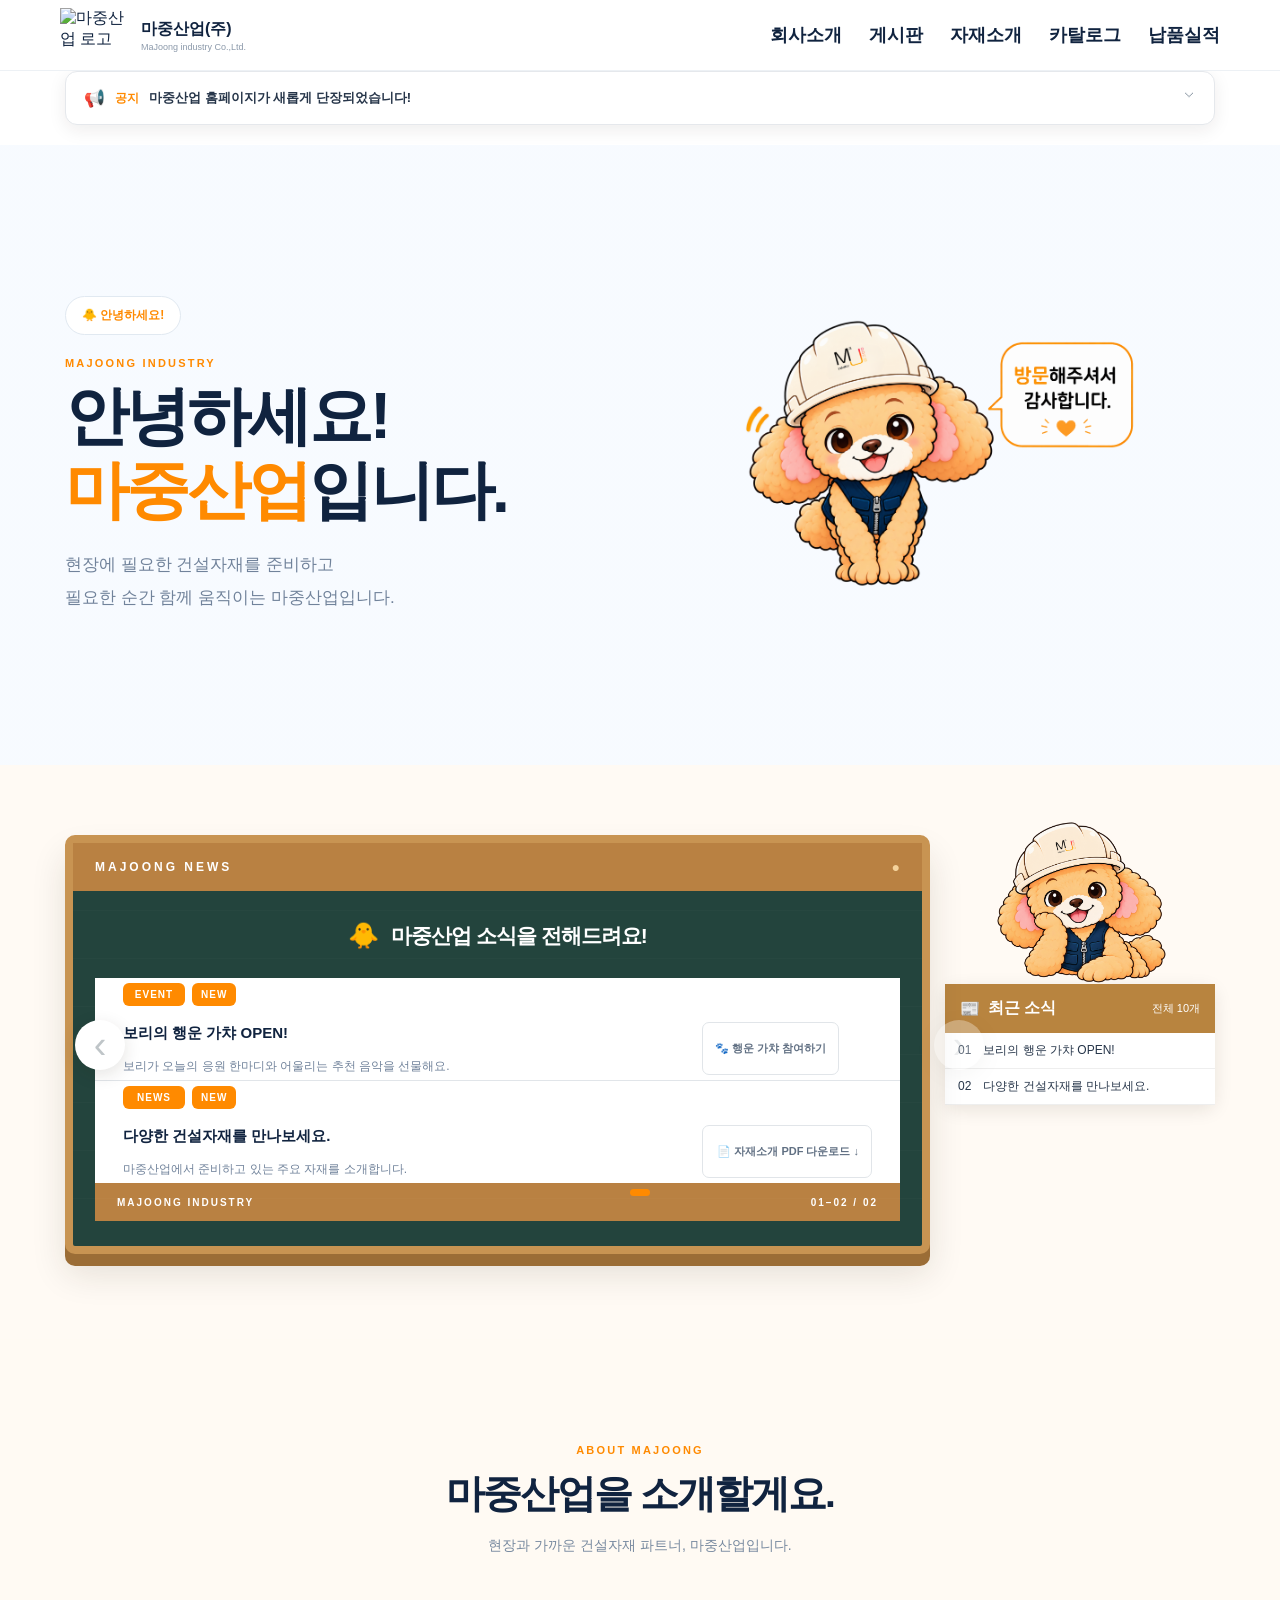
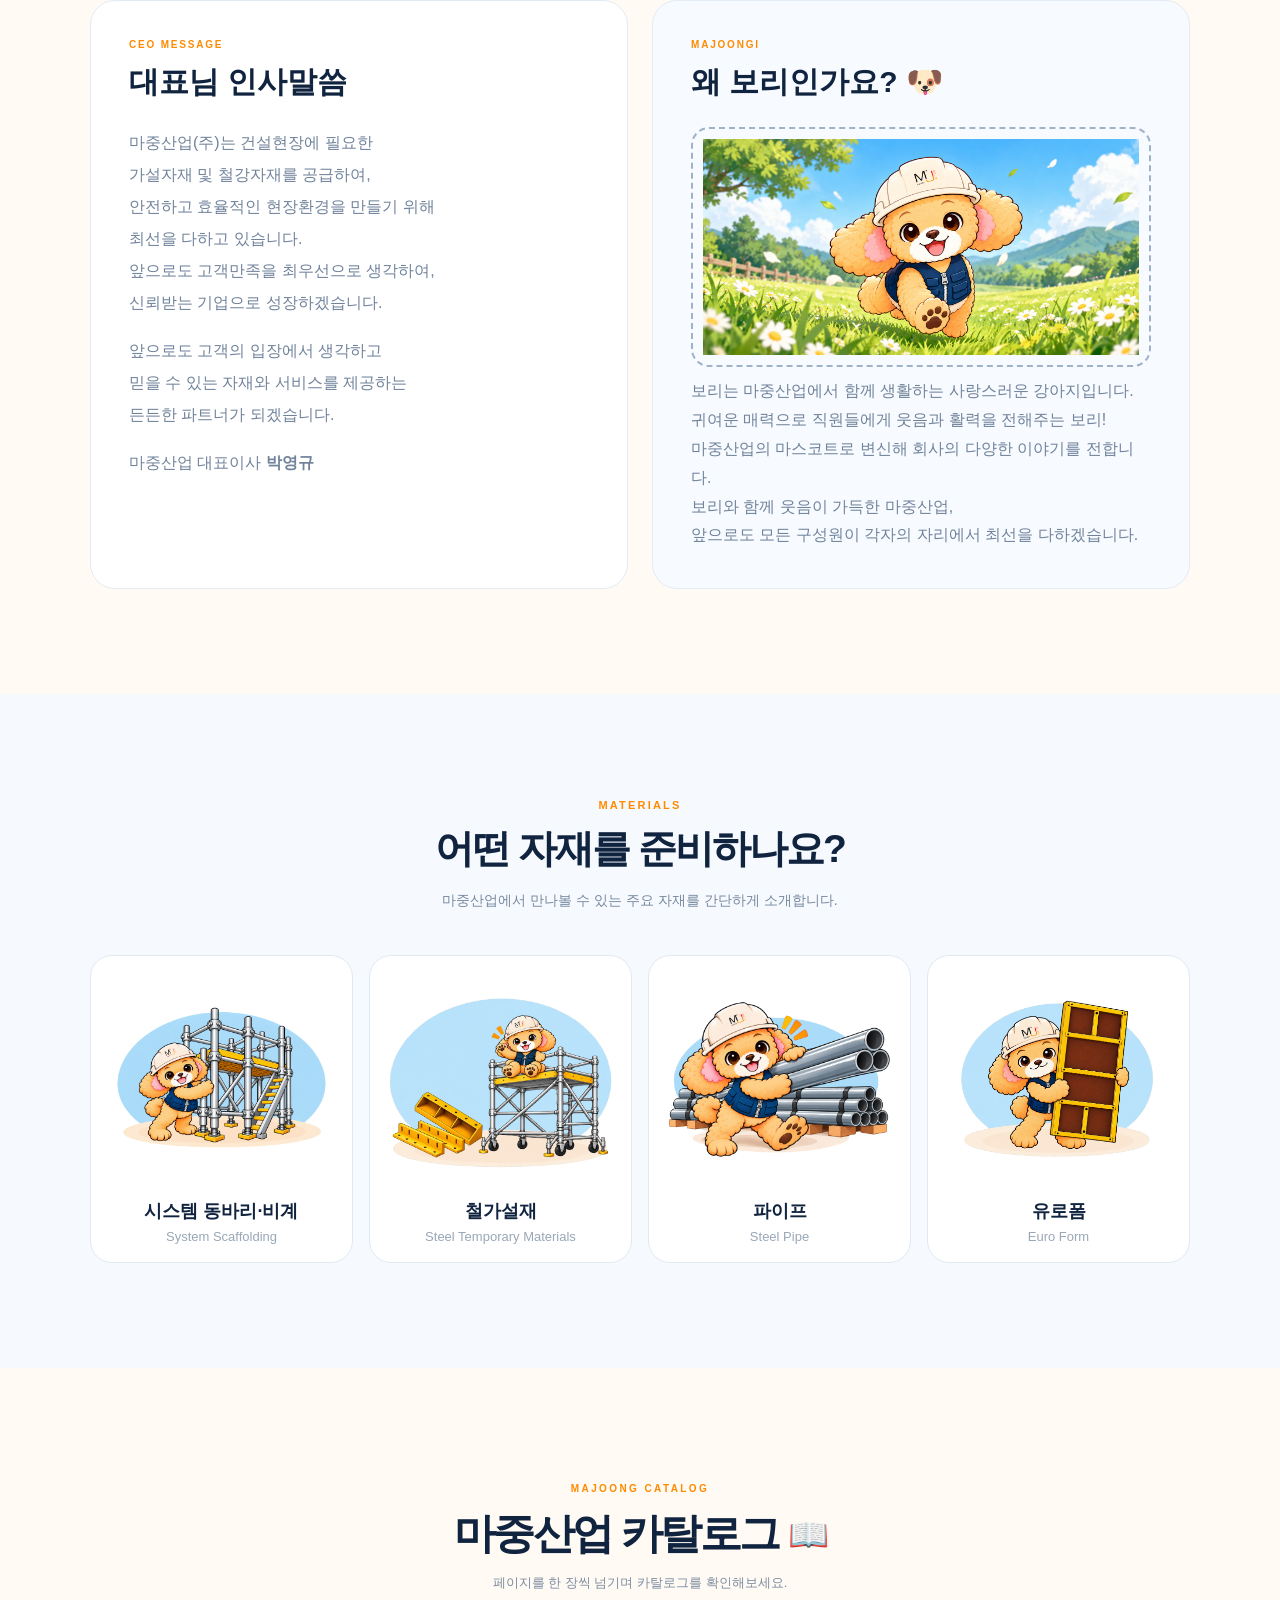
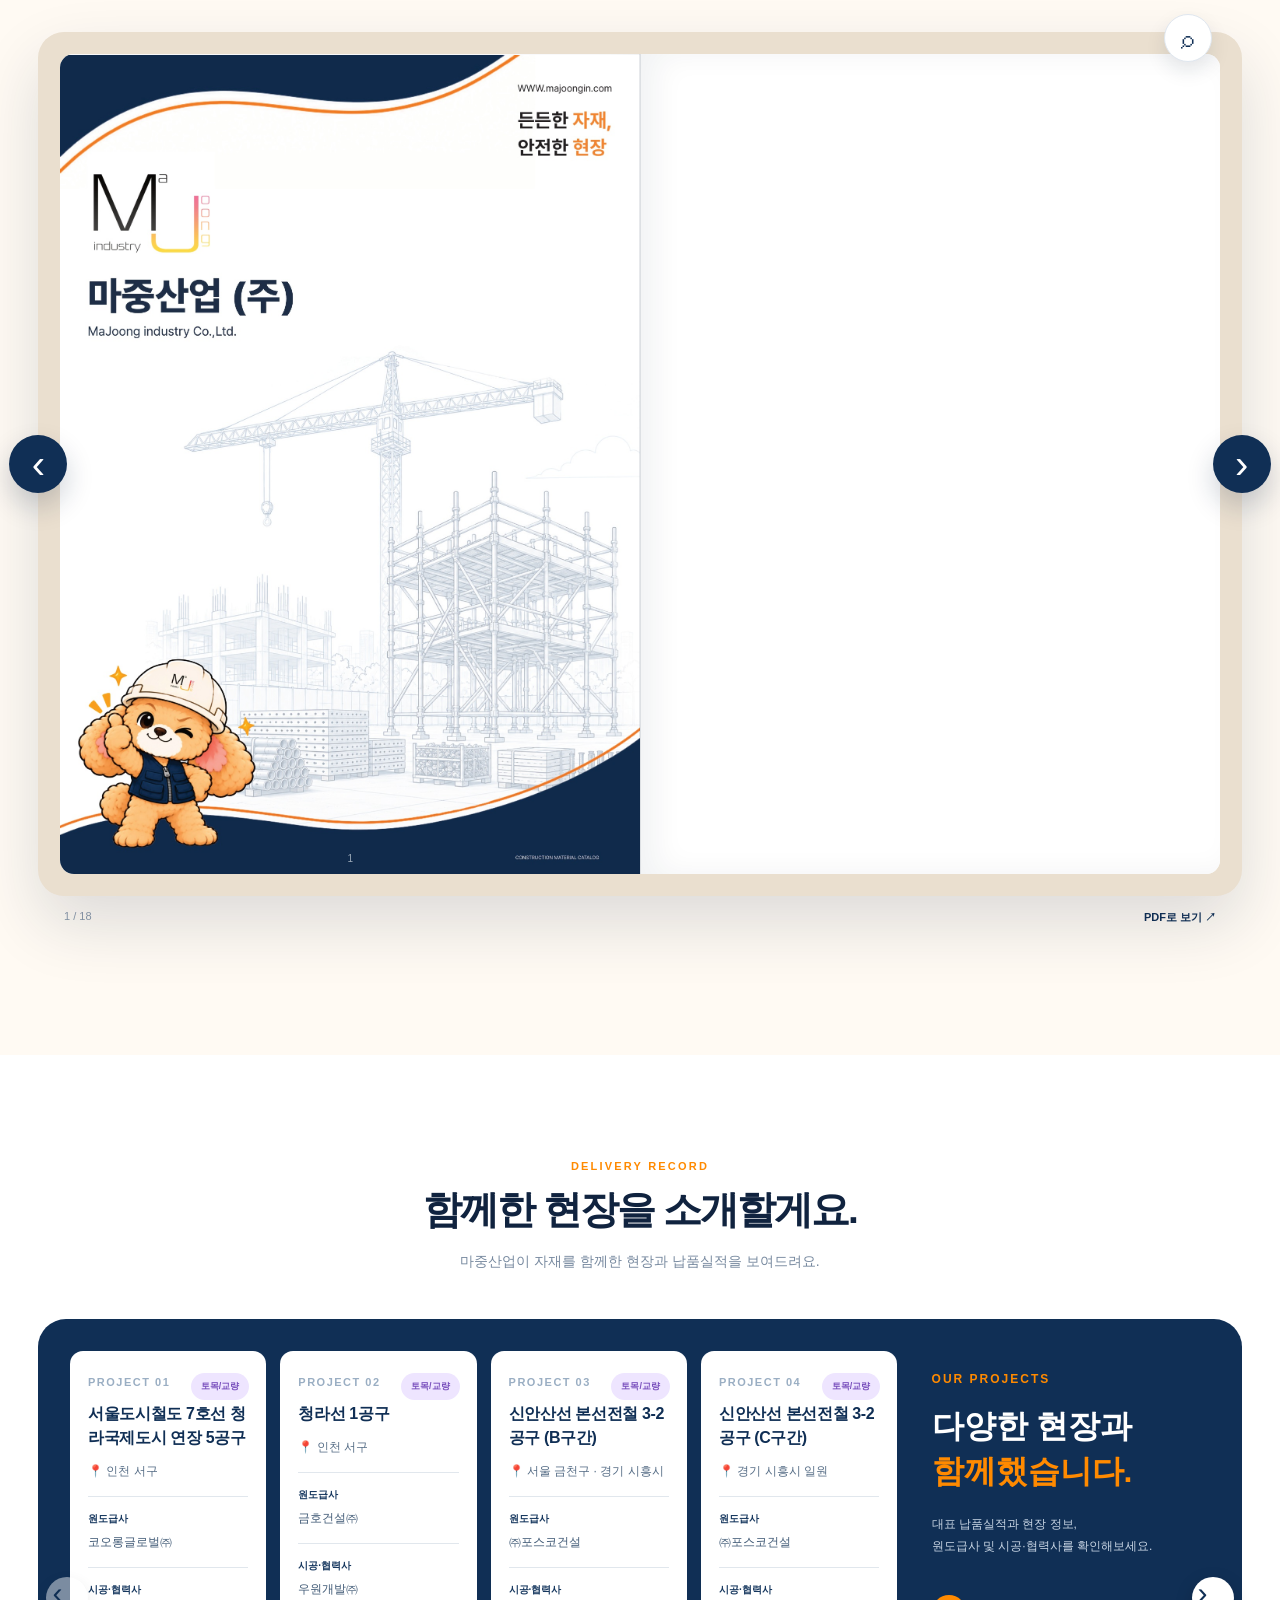
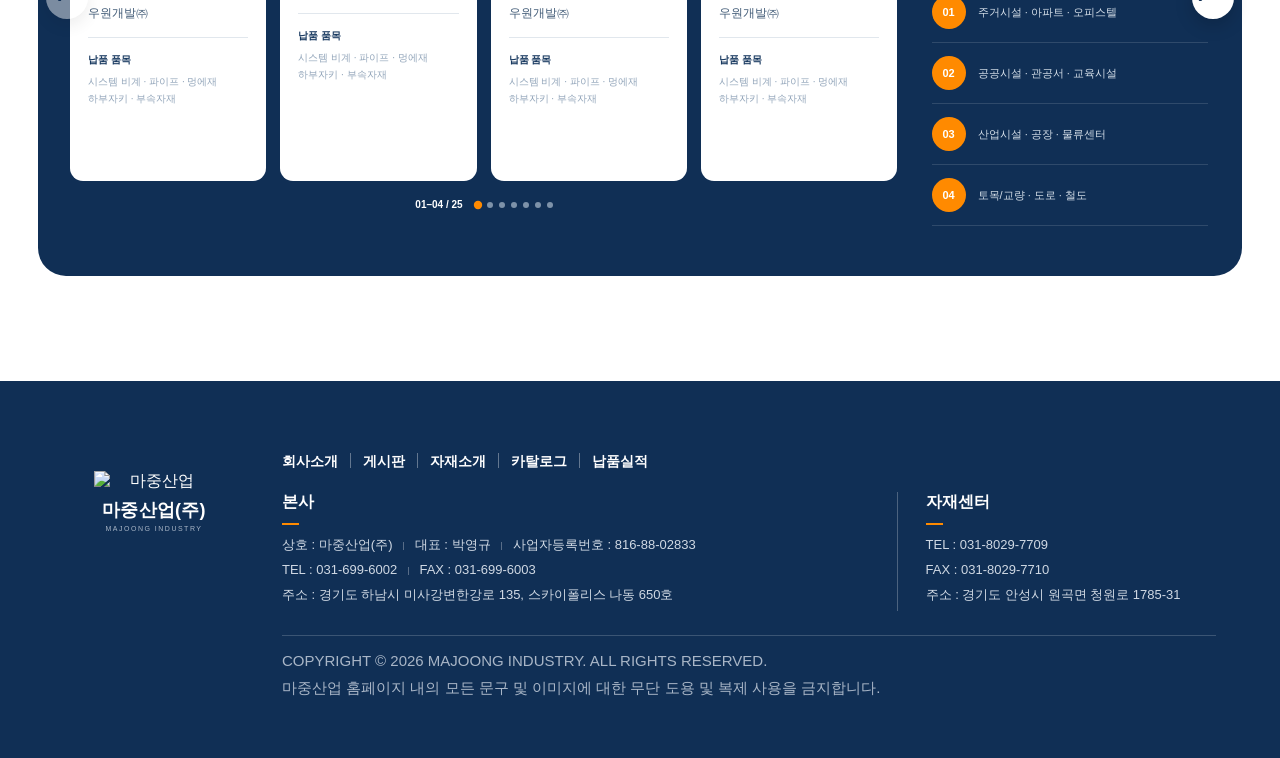
==== commit 89cbcf9d: "Update index.html" ====
--- a/index.html
+++ b/index.html
@@ -112,7 +112,7 @@
 
   <div class="recent-news-list" id="recentNewsList">
      <button type="button">01　보리의 행운 가챠 OPEN!</button>
-    <button type="button">03　다양한 건설자재를 만나보세요.</button>
+    <button type="button">02　다양한 건설자재를 만나보세요.</button>
 
   </div>
 </aside>
@@ -161,7 +161,7 @@
     <h3>다양한 건설자재를 만나보세요.</h3>
     <p>마중산업에서 준비하고 있는 주요 자재를 소개합니다.</p>
 
-    <a class="notice-file" href="material-guide.pdf" download>
+    <a class="notice-file" href="majoong_catalog.pdf" download>
       📄 자재소개 PDF 다운로드 ↓
     </a>
   </article>
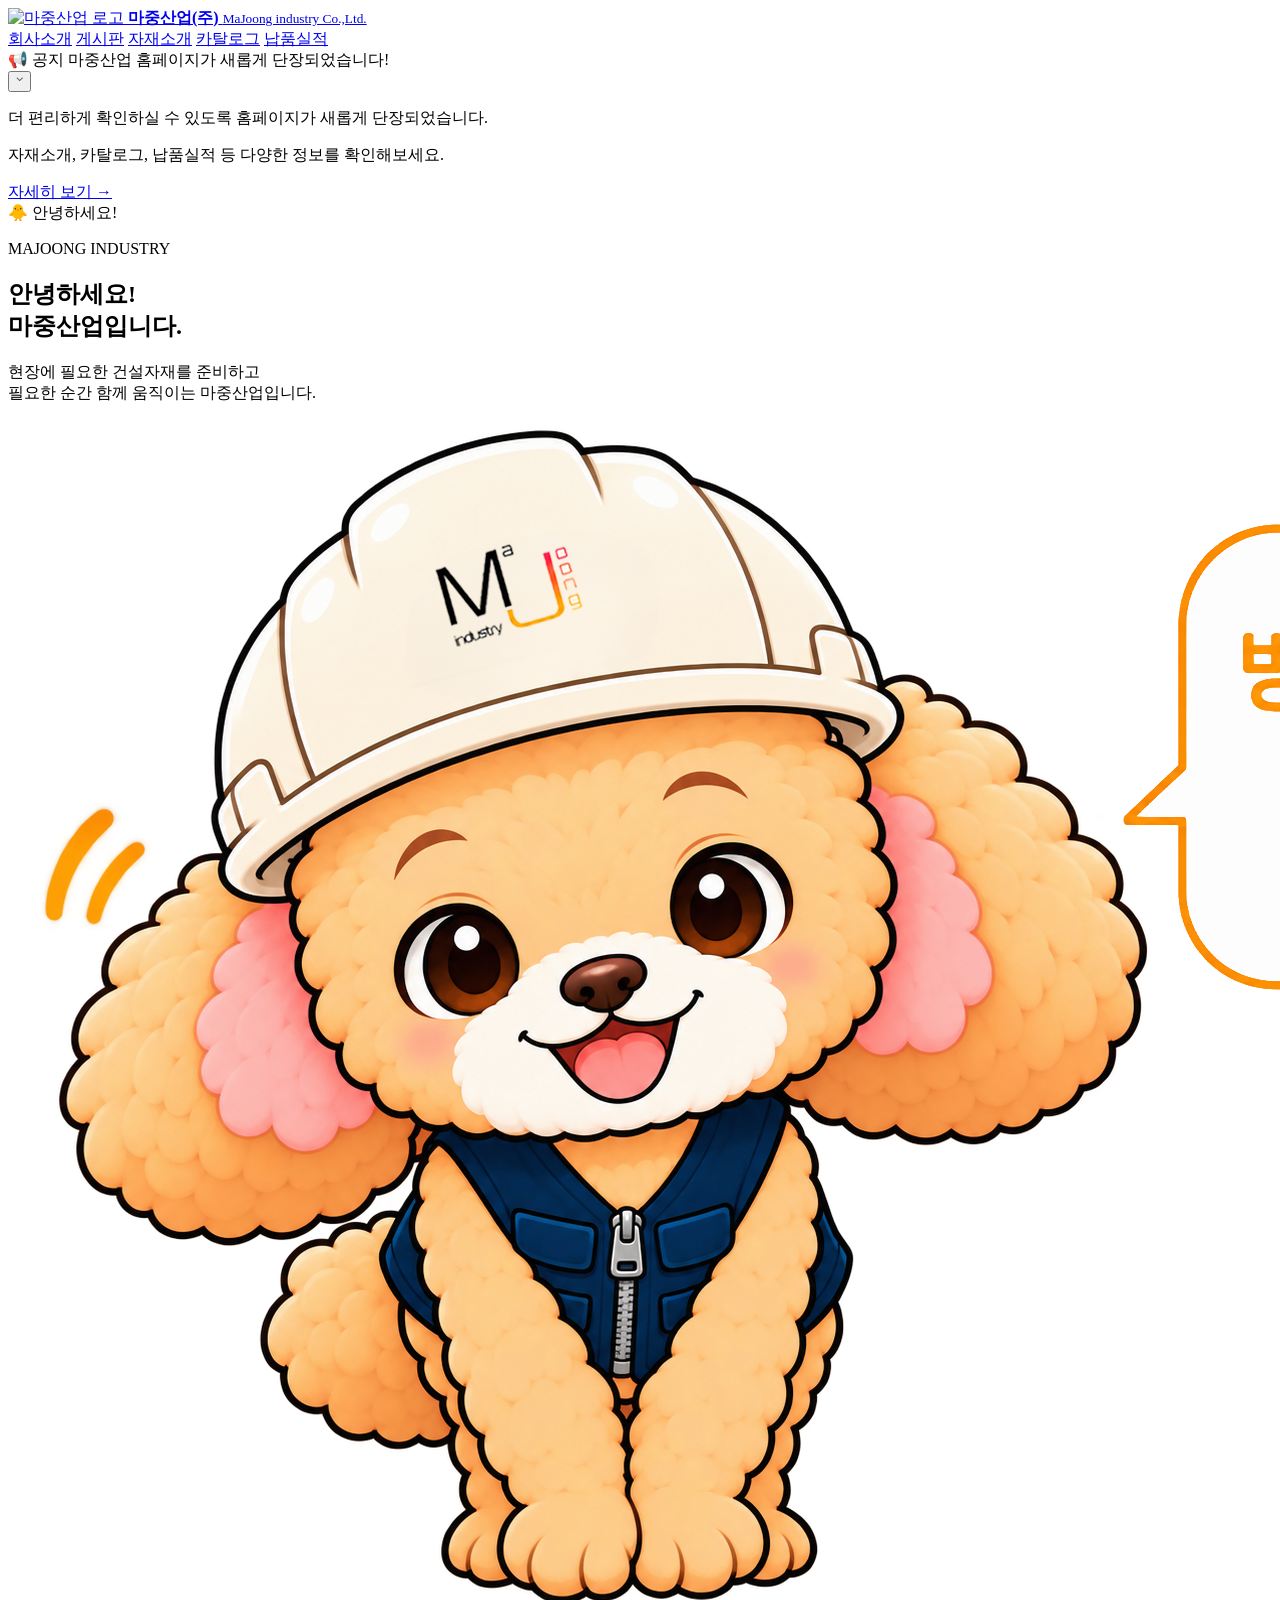
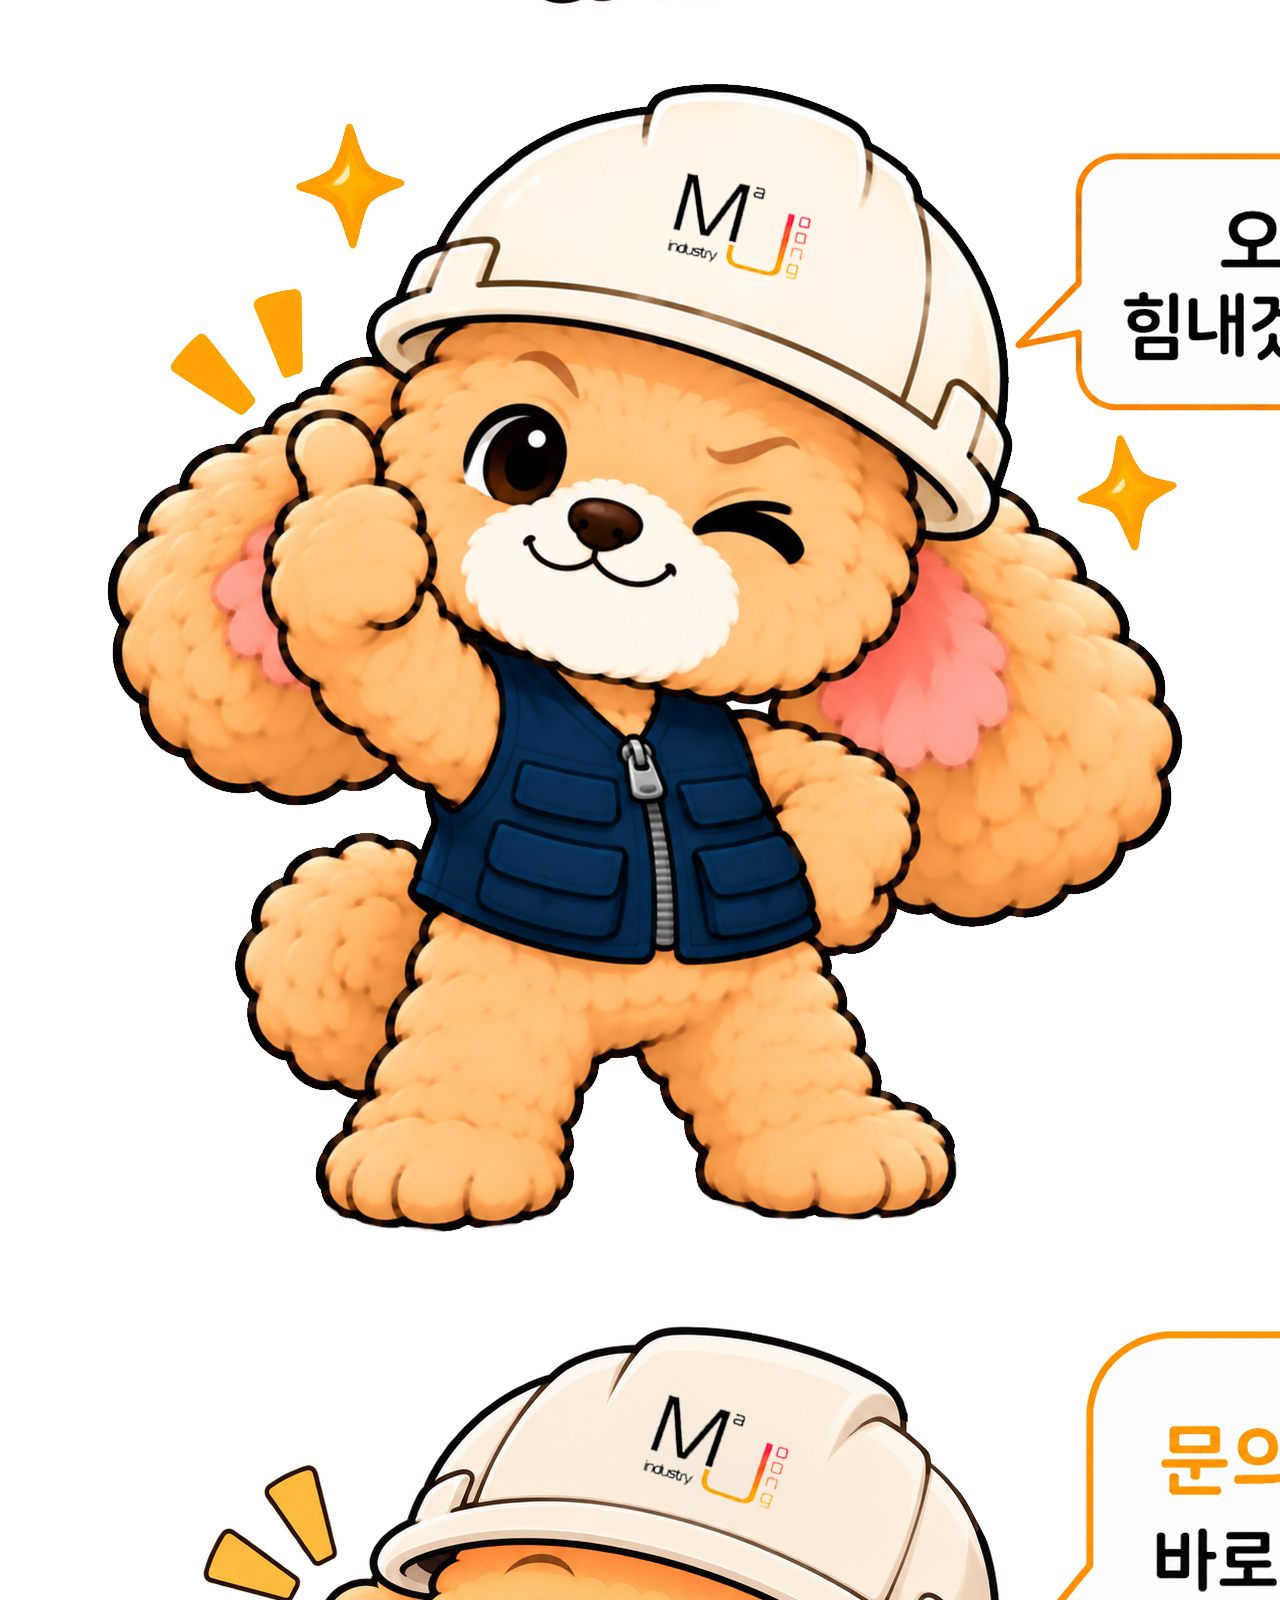
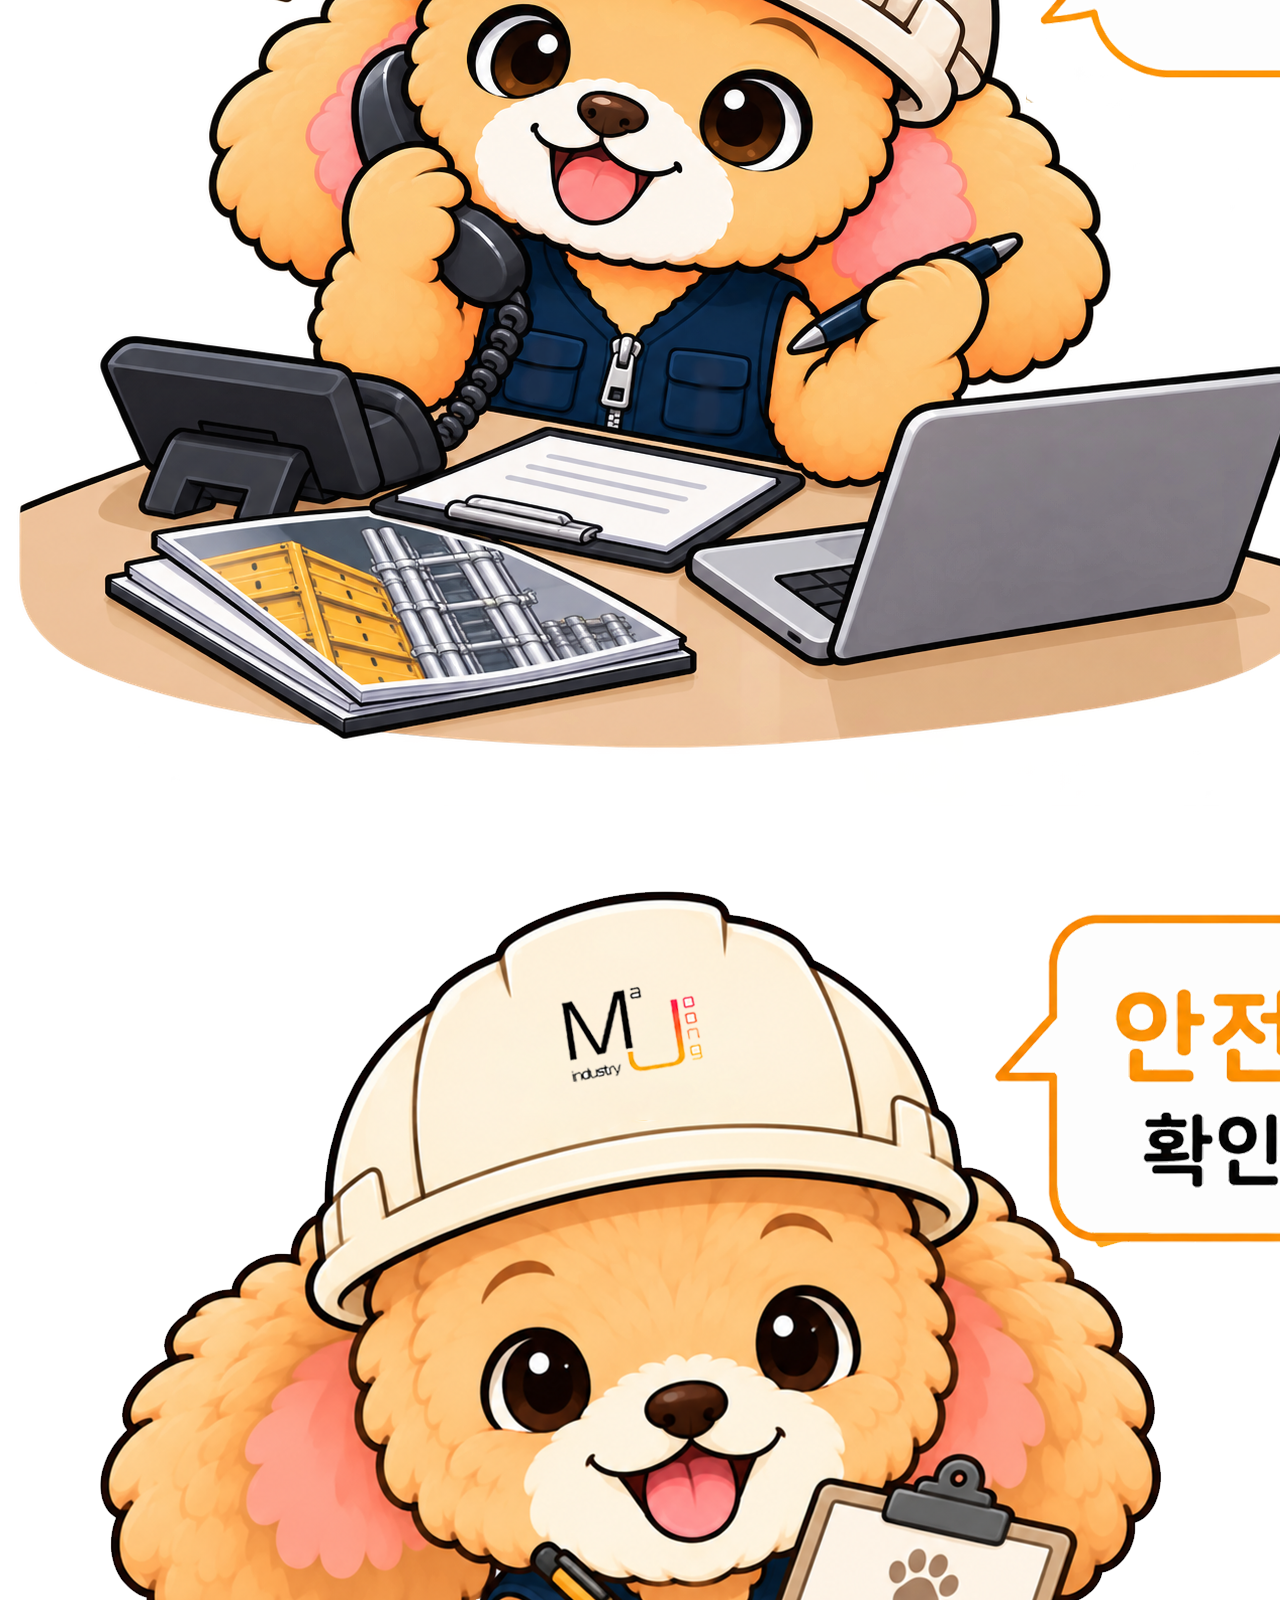
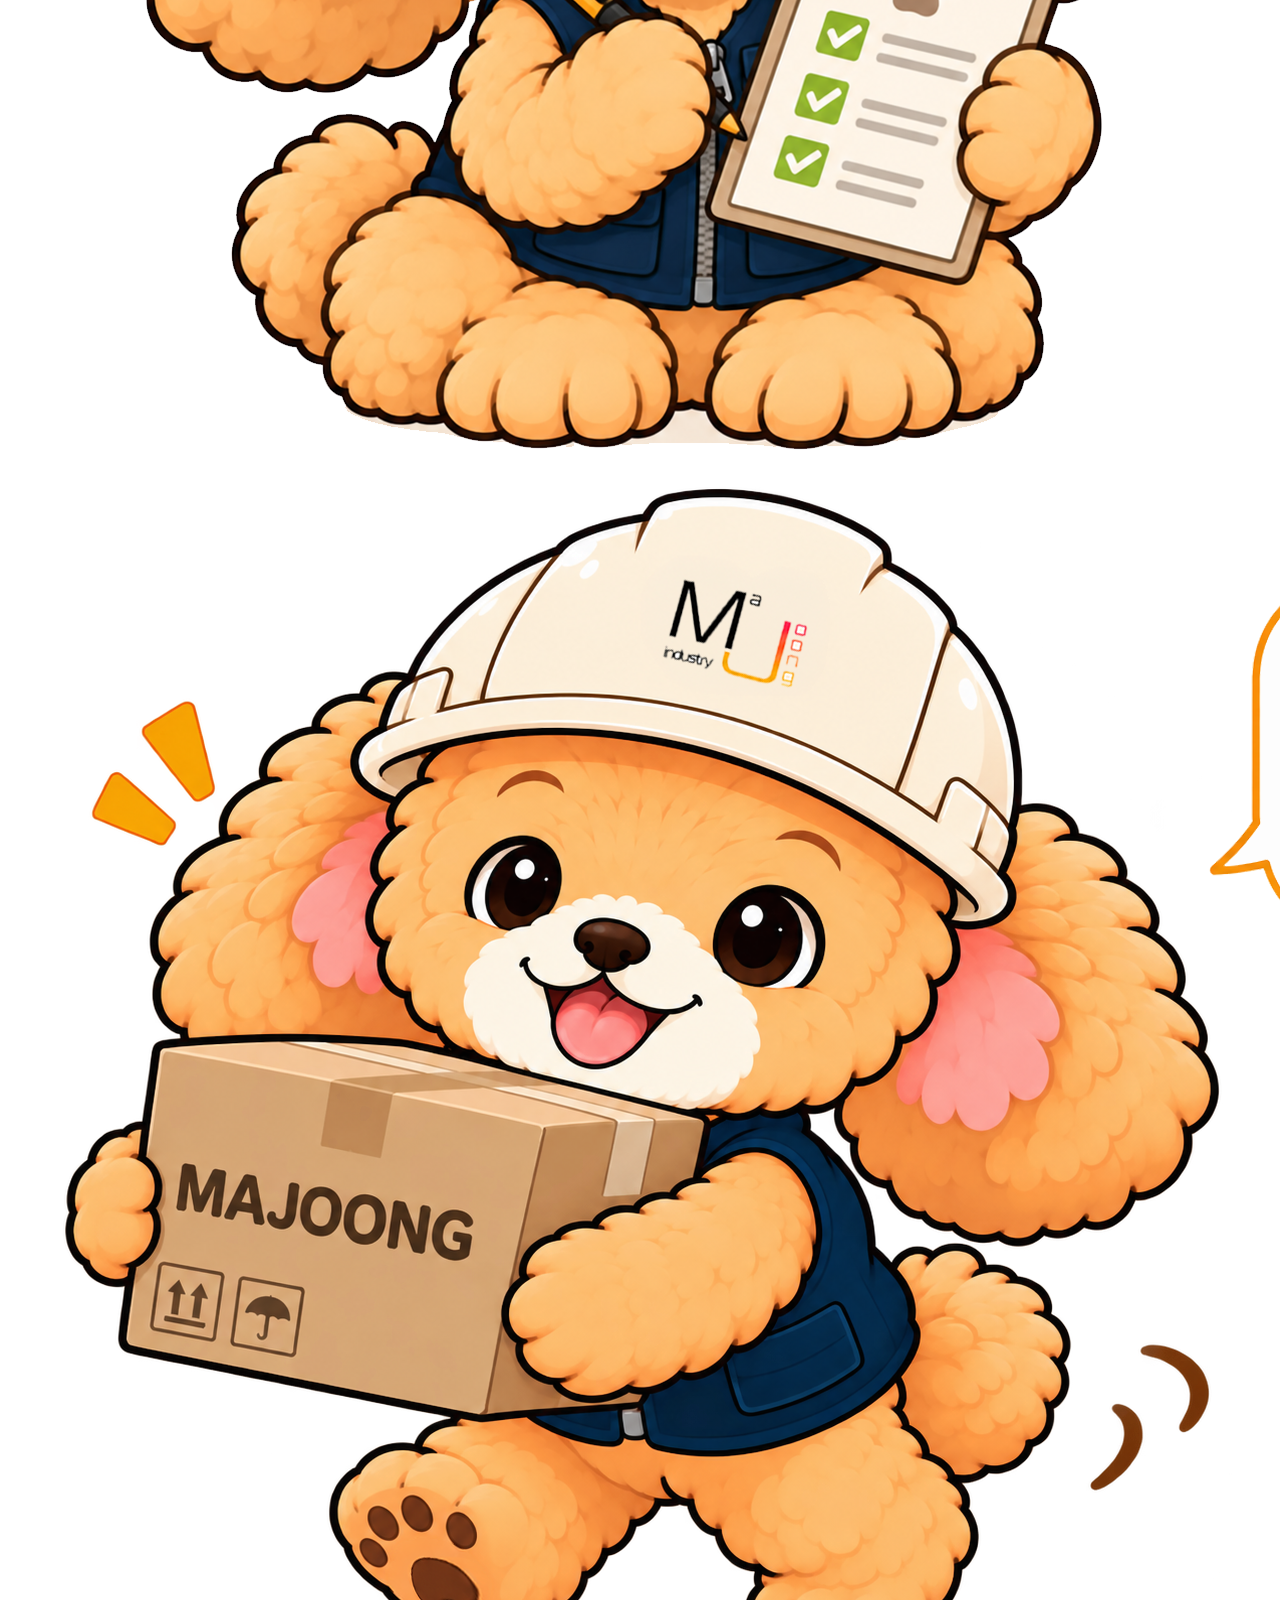
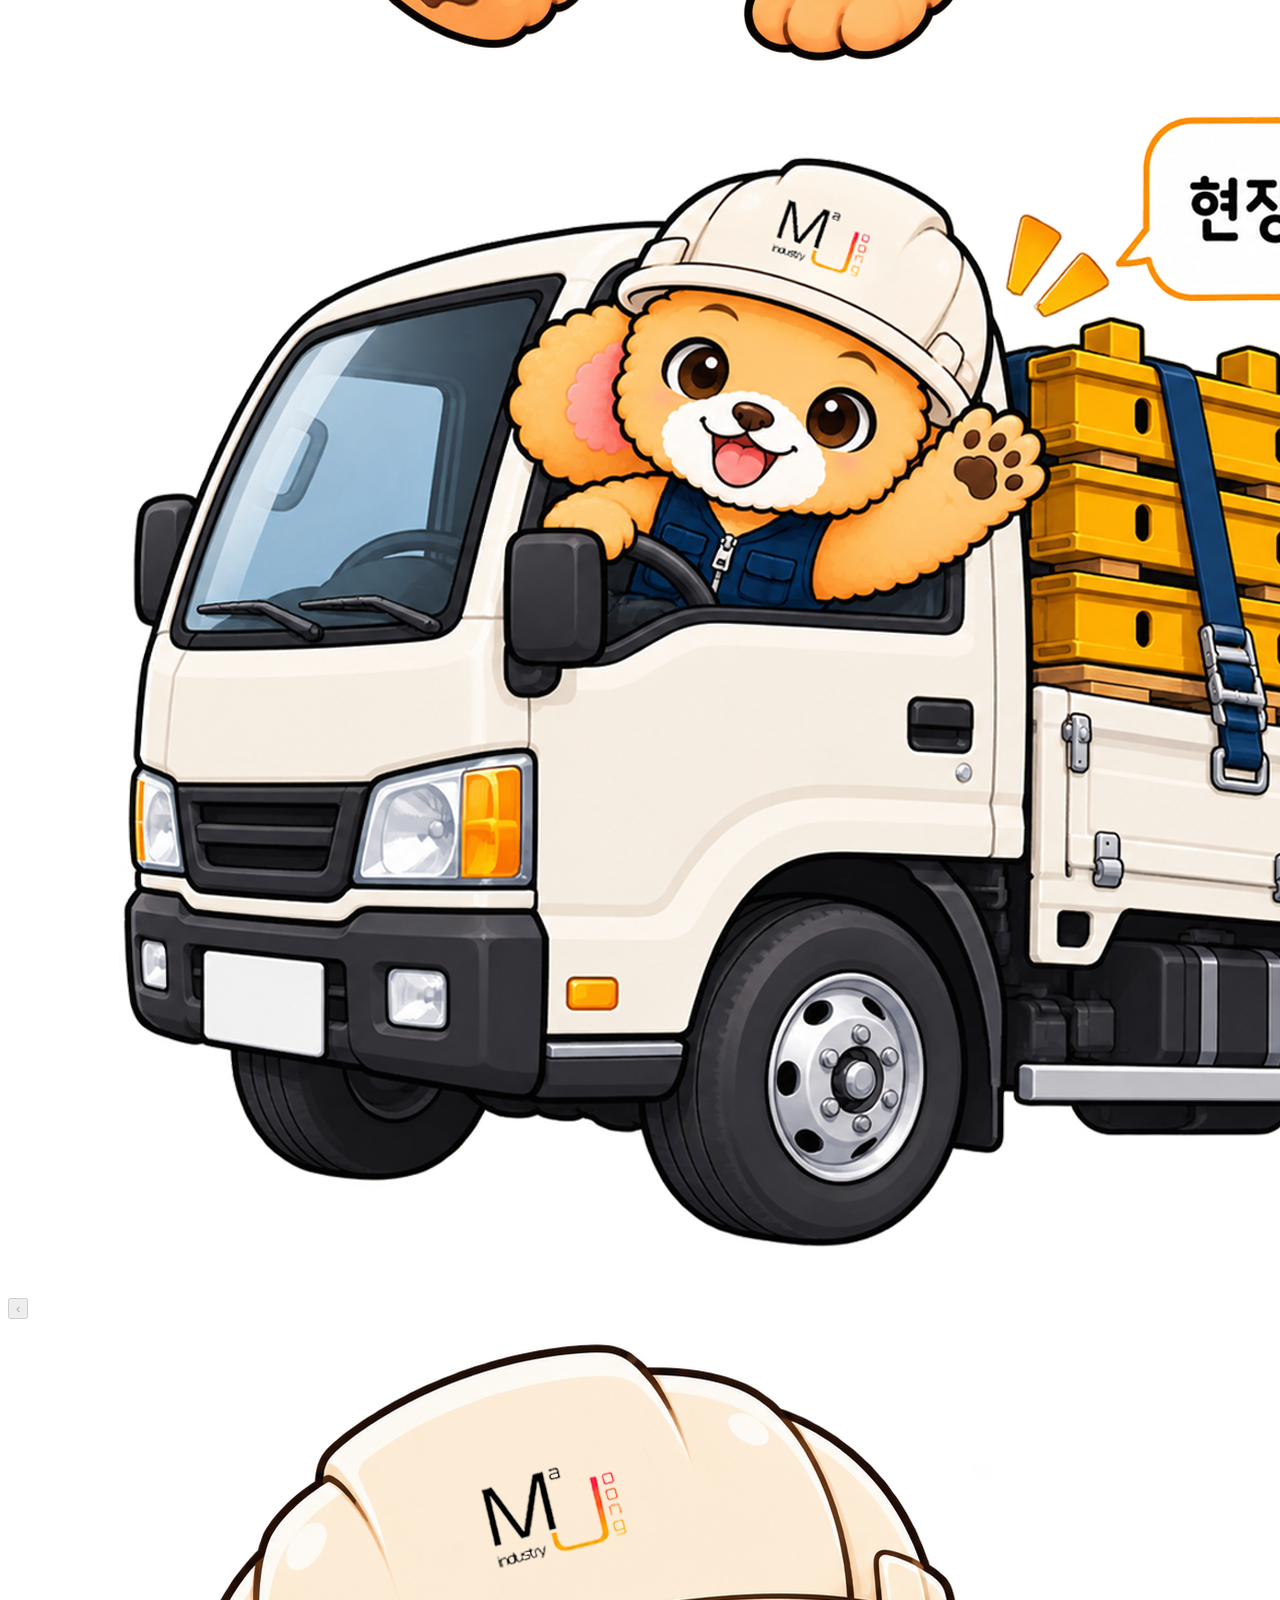
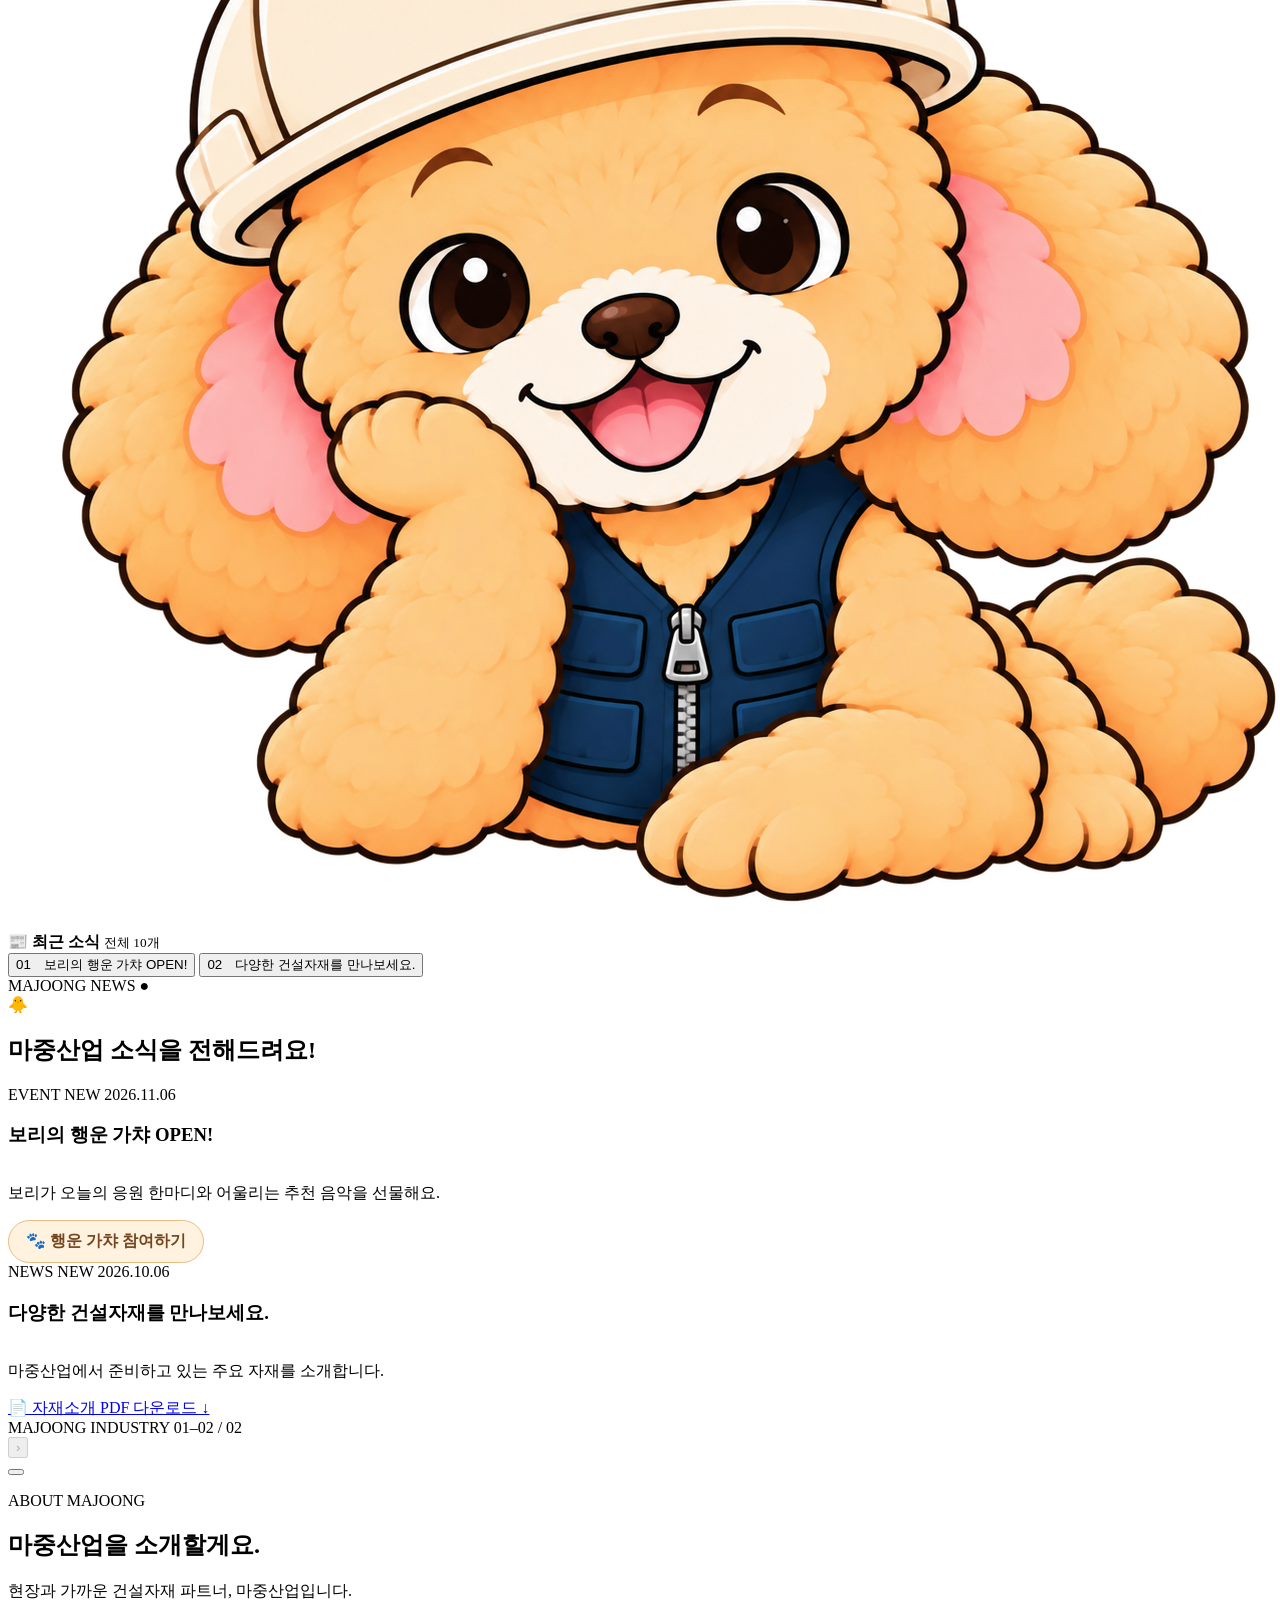
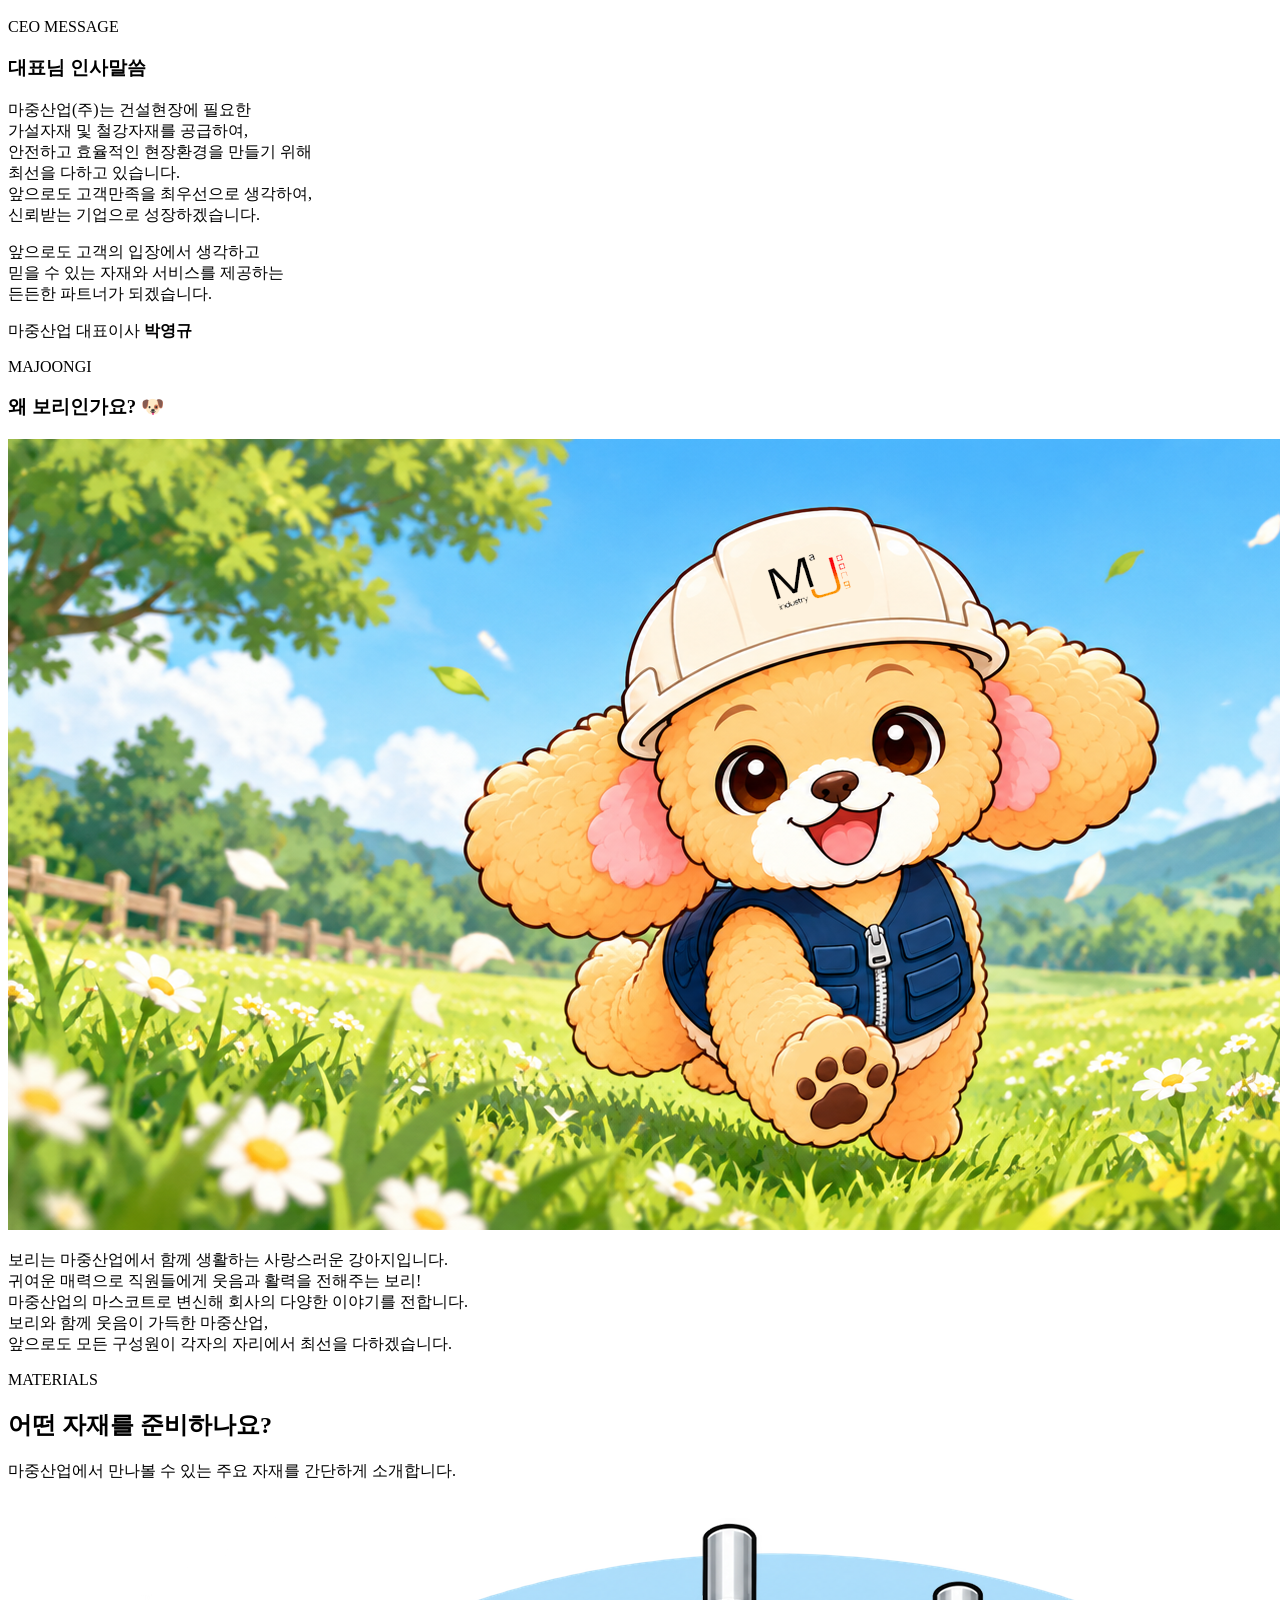
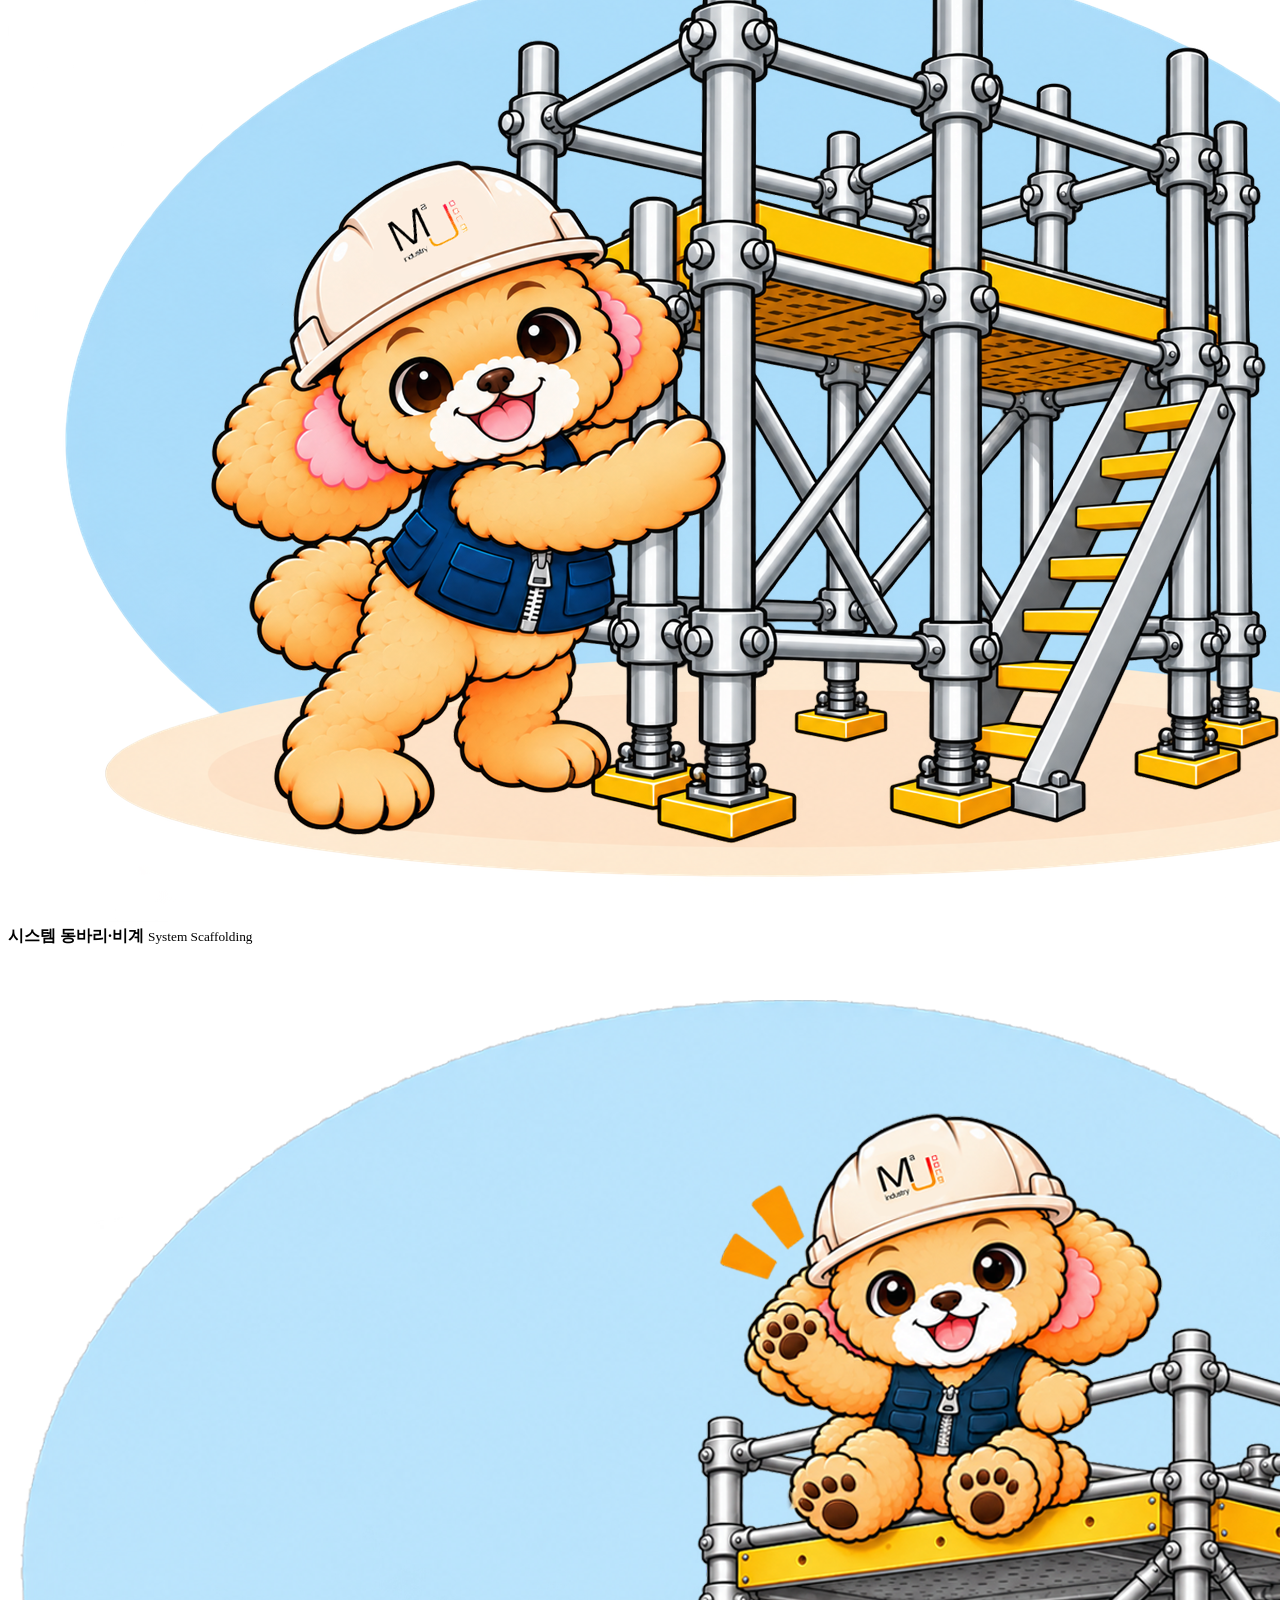
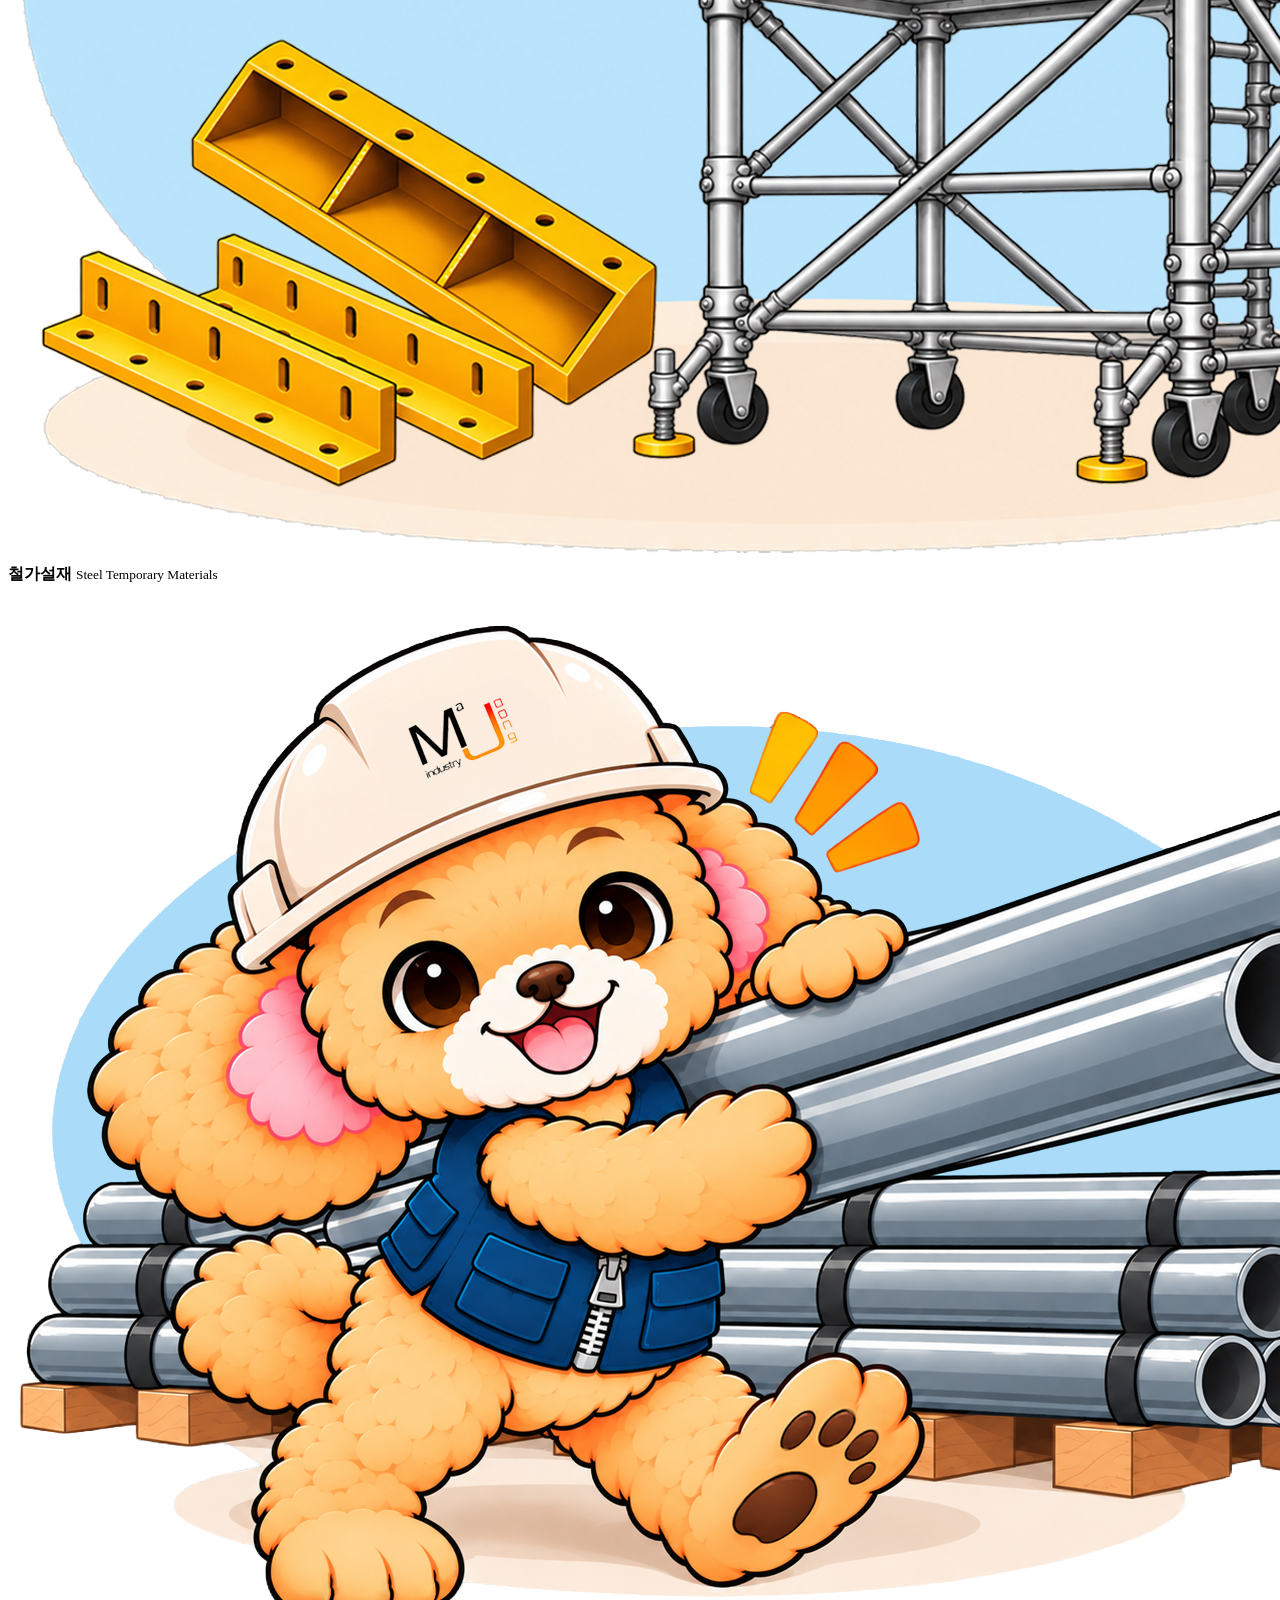
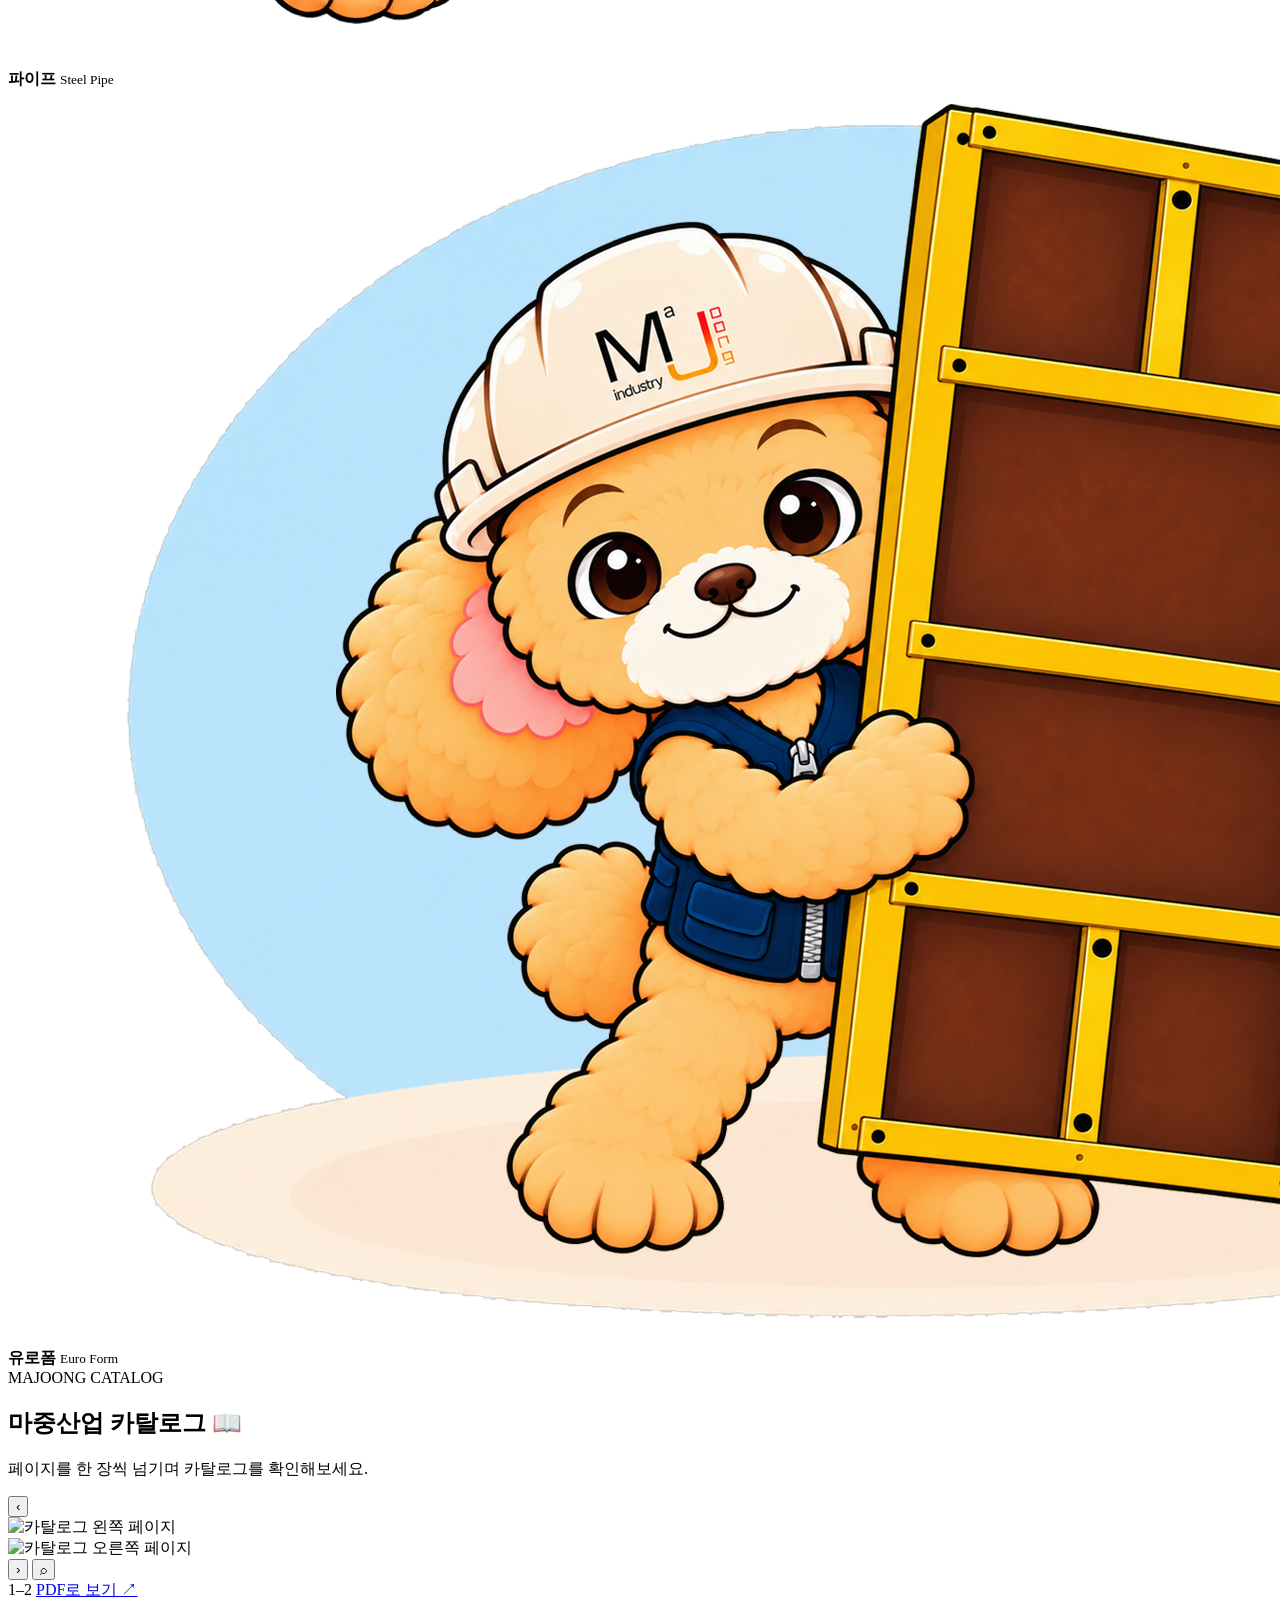
==== commit f139a429: "마중산업" ====
--- a/index.html
+++ b/index.html
@@ -5,7 +5,7 @@
 <meta charset="UTF-8">
 <meta name="viewport" content="width=device-width, initial-scale=1.0">
 <title>마중산업(주)</title>
-<link rel="stylesheet" href="majoong_catalog_section.css?v=20261106-singlepage3">
+<link rel="stylesheet" href="majoong_catalog_section_fixed.css?v=20261116-fix1">
 
 
 
@@ -1349,53 +1349,6 @@
 </div>
 
 <script>
-/* 납품실적 25개 / 한 화면 4개 페이지 이동 */
-document.addEventListener("DOMContentLoaded", function(){
-  const track = document.getElementById("recordTrack");
-  const items = Array.from(document.querySelectorAll("#recordTrack .record-item"));
-  const prev = document.getElementById("recordPrev");
-  const next = document.getElementById("recordNext");
-  const status = document.getElementById("recordStatus");
-  const dots = Array.from(document.querySelectorAll("#recordDots button"));
-  const perPage = 4;
-  const totalPages = Math.ceil(items.length / perPage);
-  let page = 0;
-
-  function showPage(index){
-    page = Math.max(0, Math.min(index, totalPages - 1));
-
-    /* 모든 카드를 다시 표시하고, 트랙 자체를 페이지 단위로 이동 */
-    items.forEach(item => {
-      item.style.display = "block";
-    });
-
-    const shift = page * 100;
-    const gapOffset = page * 14;
-    track.style.transform = `translateX(calc(-${shift}% - ${gapOffset}px))`;
-
-    const start = page * perPage + 1;
-    const end = Math.min((page + 1) * perPage, items.length);
-
-    if(status){
-      status.textContent =
-        String(start).padStart(2,"0") + "–" +
-        String(end).padStart(2,"0") + " / " +
-        String(items.length).padStart(2,"0");
-    }
-
-    dots.forEach((dot, i) => dot.classList.toggle("active", i === page));
-    if(prev) prev.disabled = page === 0;
-    if(next) next.disabled = page === totalPages - 1;
-  }
-
-  if(prev) prev.addEventListener("click", () => showPage(page - 1));
-  if(next) next.addEventListener("click", () => showPage(page + 1));
-  dots.forEach((dot, i) => dot.addEventListener("click", () => showPage(i)));
-
-  showPage(0);
-});
-</script>
-<script>
 document.addEventListener("DOMContentLoaded", function(){
 
   const buttons = document.querySelectorAll(".recent-news-list button");
@@ -1560,7 +1513,7 @@
 
 });
 </script>
-<script src="majoong_catalog_section.js?v=20261106-singlepage3"></script>
+<script src="majoong_catalog_section_fixed.js?v=20261116-fix1"></script>
 
 
 <script>
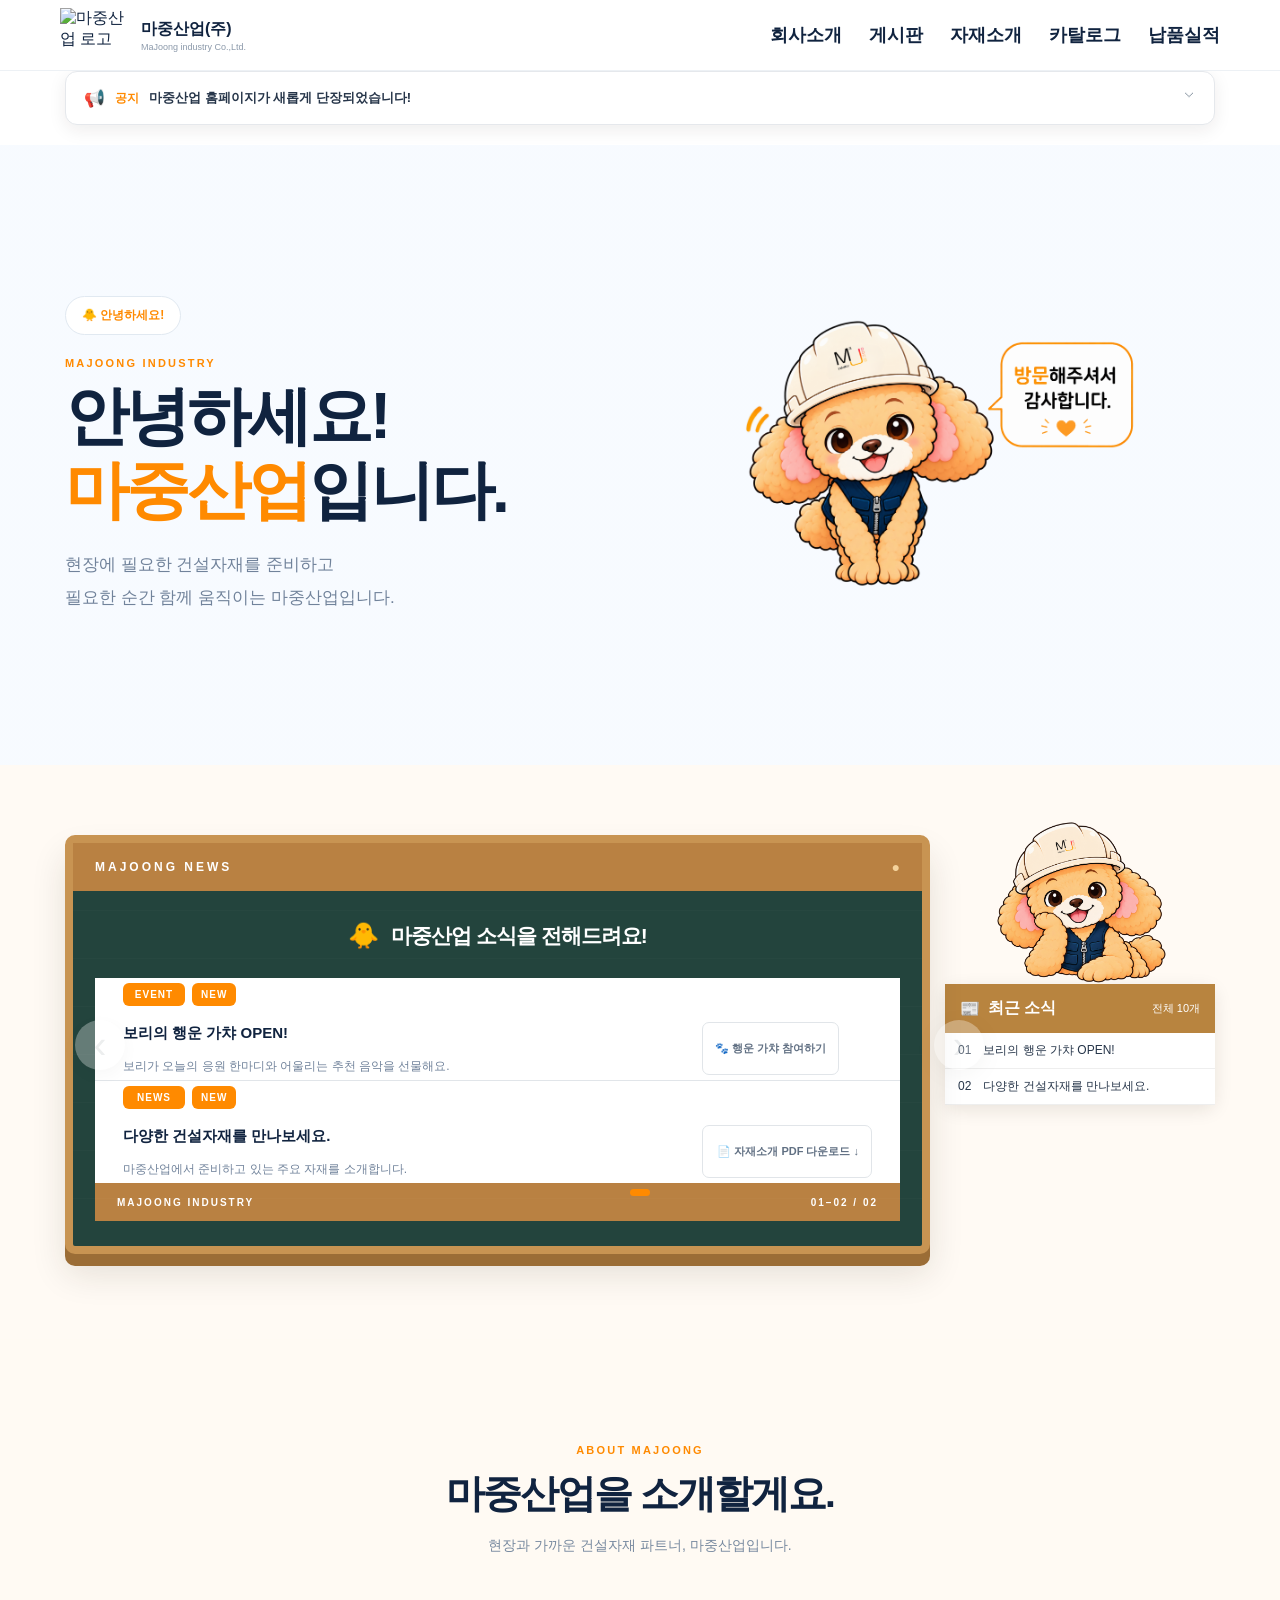
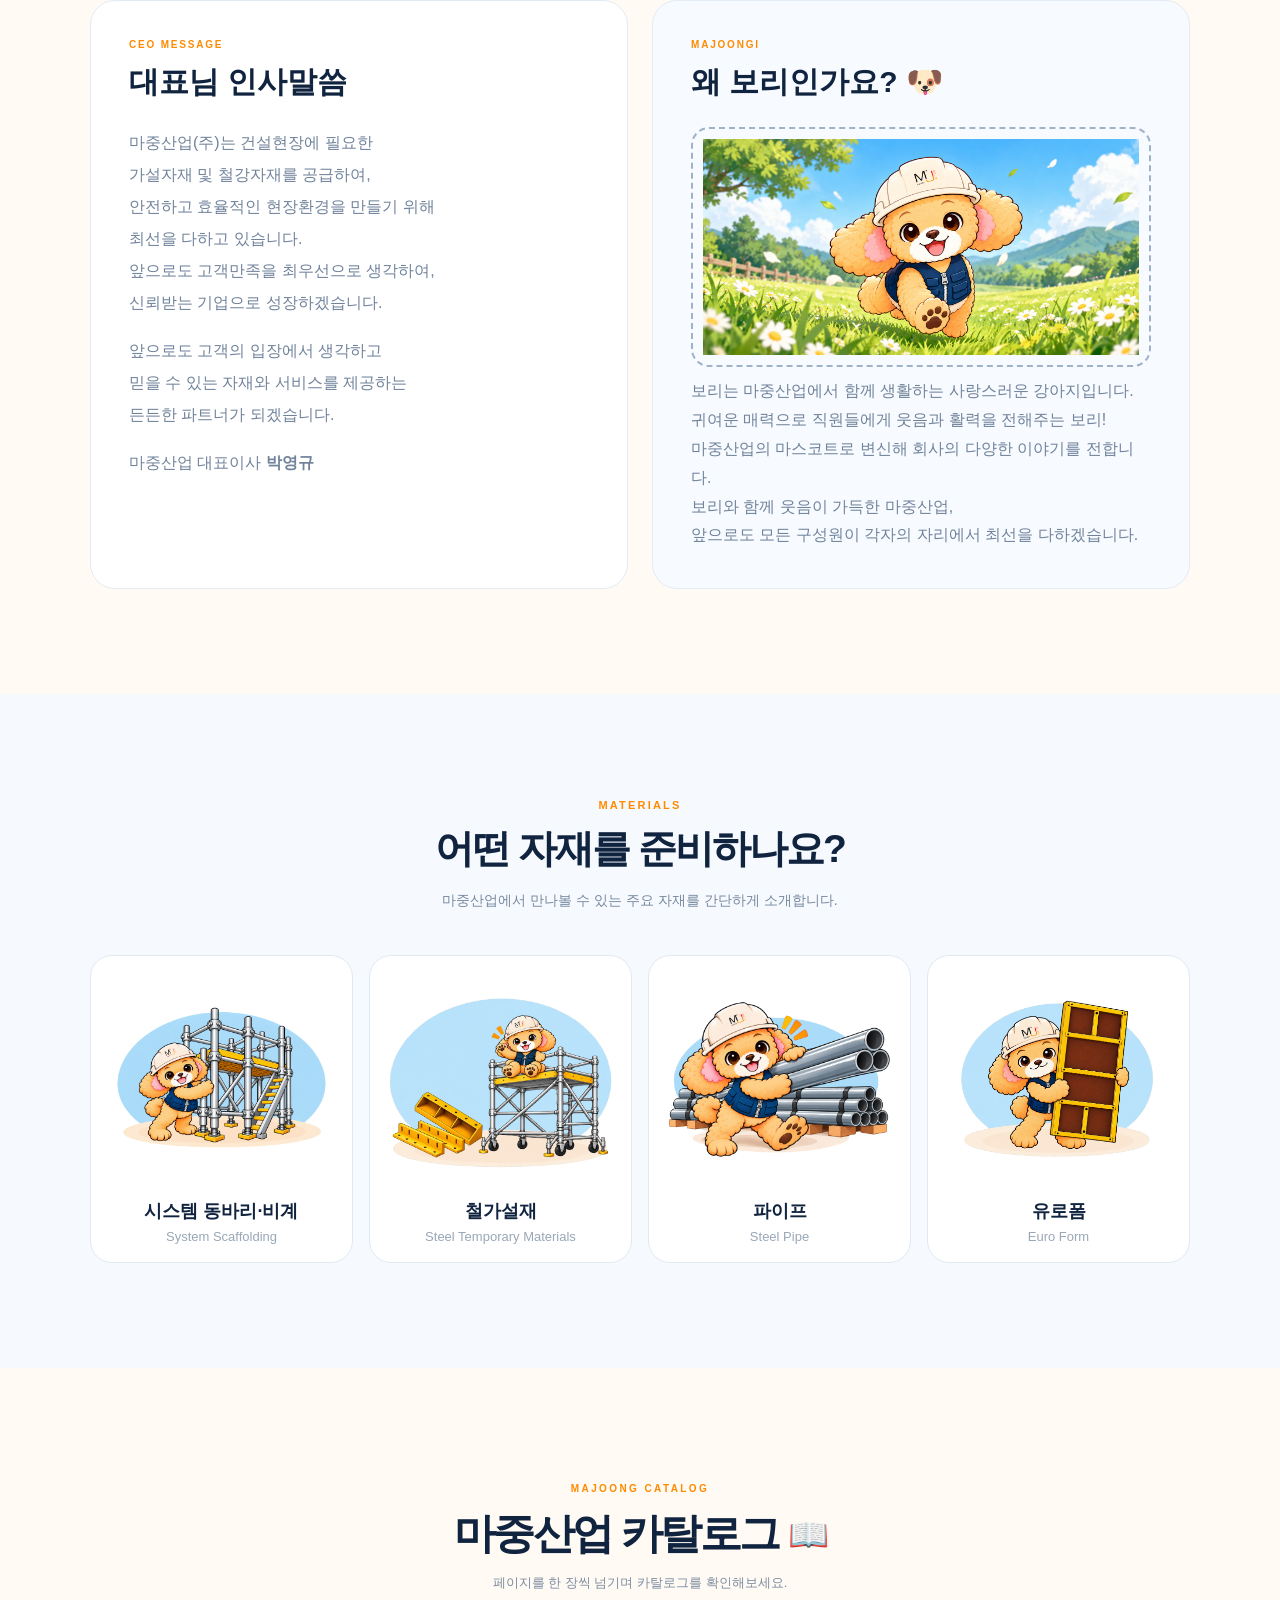
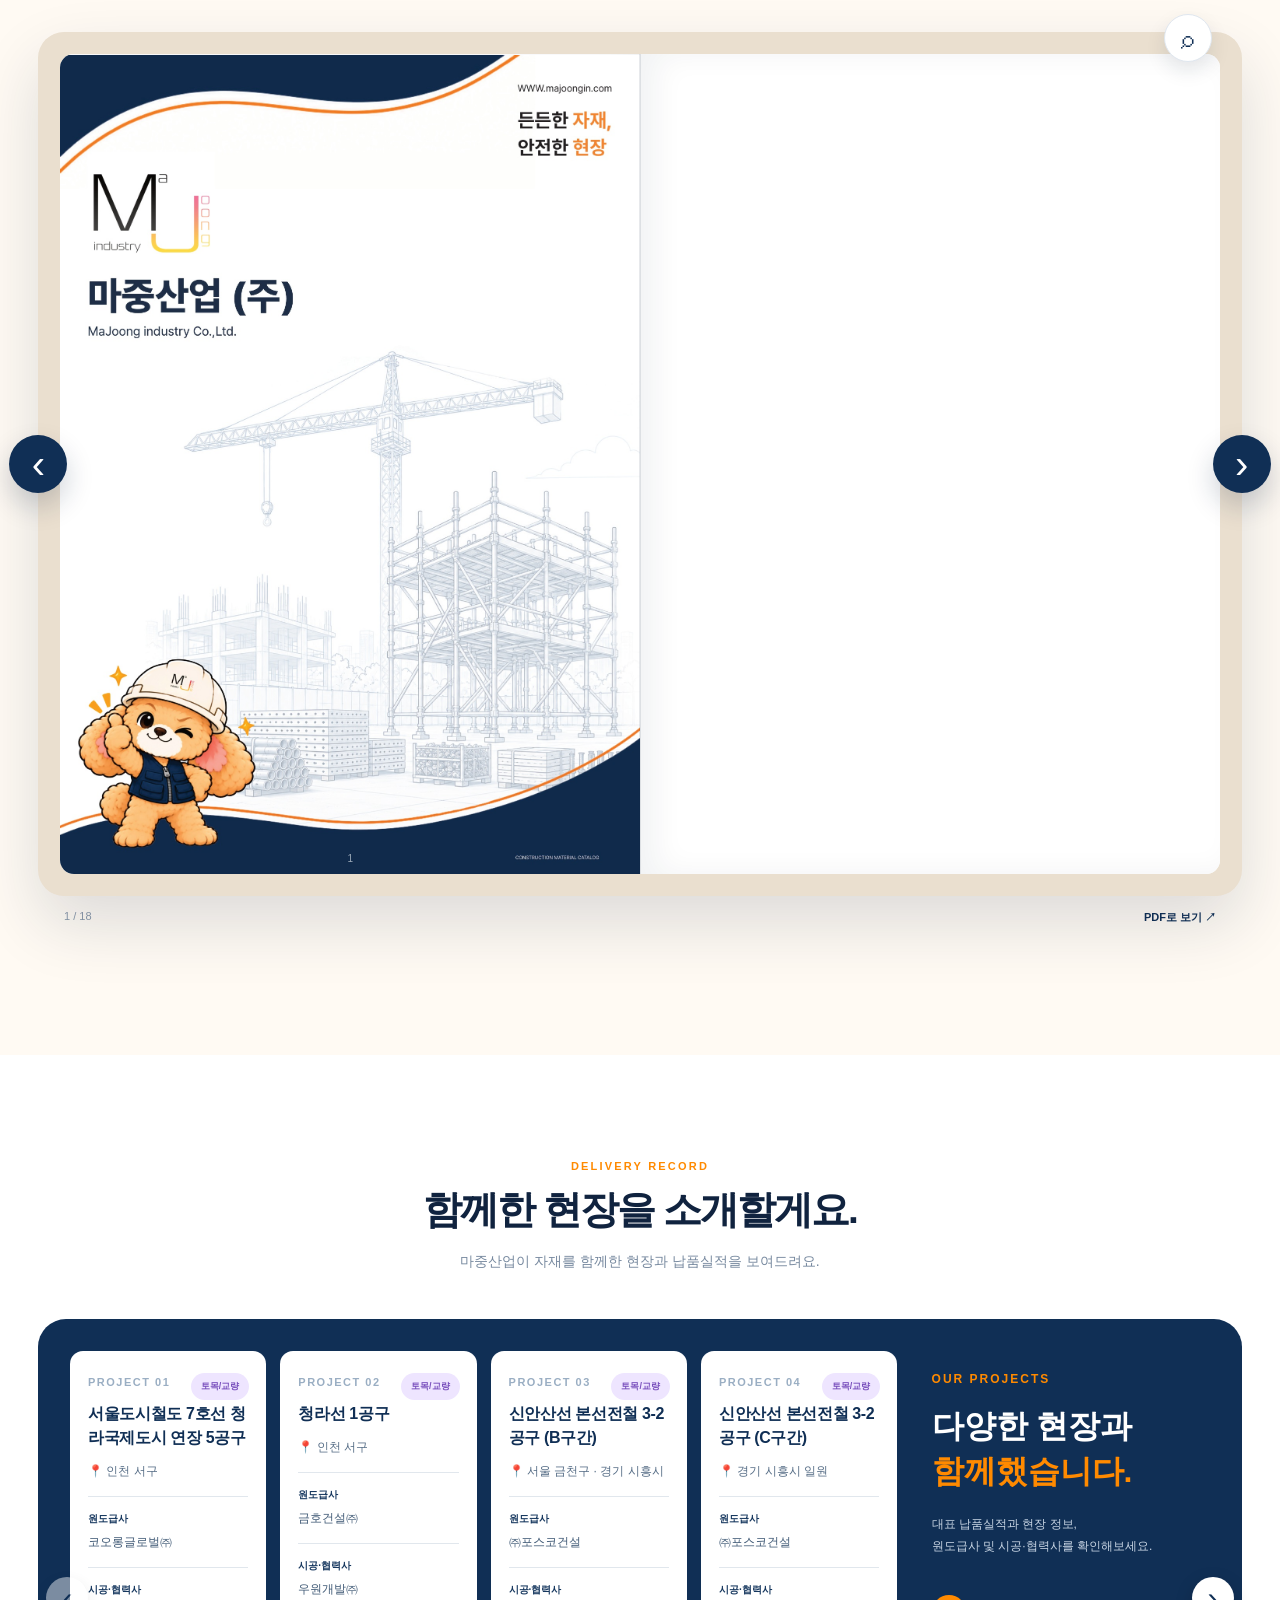
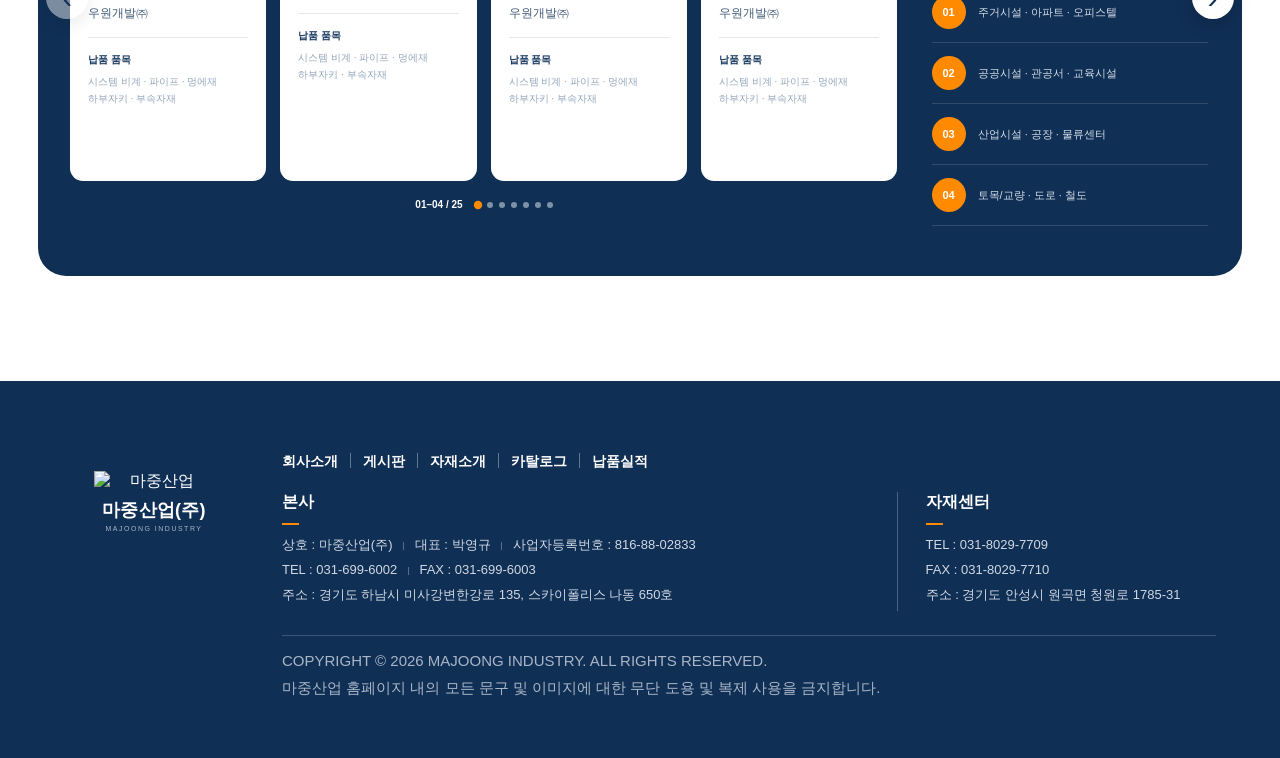
==== commit a00f7c60: "Update index.html" ====
--- a/index.html
+++ b/index.html
@@ -5,7 +5,7 @@
 <meta charset="UTF-8">
 <meta name="viewport" content="width=device-width, initial-scale=1.0">
 <title>마중산업(주)</title>
-<link rel="stylesheet" href="majoong_catalog_section_fixed.css?v=20261116-fix1">
+<link rel="stylesheet" href="majoong_catalog_section.css?v=20261106-singlepage3">
 
 
 
@@ -1349,6 +1349,53 @@
 </div>
 
 <script>
+/* 납품실적 25개 / 한 화면 4개 페이지 이동 */
+document.addEventListener("DOMContentLoaded", function(){
+  const track = document.getElementById("recordTrack");
+  const items = Array.from(document.querySelectorAll("#recordTrack .record-item"));
+  const prev = document.getElementById("recordPrev");
+  const next = document.getElementById("recordNext");
+  const status = document.getElementById("recordStatus");
+  const dots = Array.from(document.querySelectorAll("#recordDots button"));
+  const perPage = 4;
+  const totalPages = Math.ceil(items.length / perPage);
+  let page = 0;
+
+  function showPage(index){
+    page = Math.max(0, Math.min(index, totalPages - 1));
+
+    /* 모든 카드를 다시 표시하고, 트랙 자체를 페이지 단위로 이동 */
+    items.forEach(item => {
+      item.style.display = "block";
+    });
+
+    const shift = page * 100;
+    const gapOffset = page * 14;
+    track.style.transform = `translateX(calc(-${shift}% - ${gapOffset}px))`;
+
+    const start = page * perPage + 1;
+    const end = Math.min((page + 1) * perPage, items.length);
+
+    if(status){
+      status.textContent =
+        String(start).padStart(2,"0") + "–" +
+        String(end).padStart(2,"0") + " / " +
+        String(items.length).padStart(2,"0");
+    }
+
+    dots.forEach((dot, i) => dot.classList.toggle("active", i === page));
+    if(prev) prev.disabled = page === 0;
+    if(next) next.disabled = page === totalPages - 1;
+  }
+
+  if(prev) prev.addEventListener("click", () => showPage(page - 1));
+  if(next) next.addEventListener("click", () => showPage(page + 1));
+  dots.forEach((dot, i) => dot.addEventListener("click", () => showPage(i)));
+
+  showPage(0);
+});
+</script>
+<script>
 document.addEventListener("DOMContentLoaded", function(){
 
   const buttons = document.querySelectorAll(".recent-news-list button");
@@ -1513,7 +1560,7 @@
 
 });
 </script>
-<script src="majoong_catalog_section_fixed.js?v=20261116-fix1"></script>
+<script src="majoong_catalog_section.js?v=20261106-singlepage3"></script>
 
 
 <script>
--- a/majoong_catalog_section.css
+++ b/majoong_catalog_section.css
@@ -0,0 +1,2947 @@
+*{box-sizing:border-box}
+html{scroll-behavior:smooth}
+body{
+  margin:0;
+  font-family:"Noto Sans KR","Malgun Gothic",sans-serif;
+  color:#10233f;
+  background:#fff;
+}
+a{text-decoration:none;color:inherit}
+
+.site-header{
+  position:sticky;top:0;z-index:50;
+  background:rgba(255,255,255,.96);
+  border-bottom:1px solid #edf1f5;
+}
+.header-inner{
+  width:min(1160px,92%);
+  height:70px;
+  margin:auto;
+
+  display:flex;
+  align-items:center;
+  justify-content:space-between;
+
+  column-gap:100px;
+}
+.brand{
+  display:flex;
+  align-items:center;
+  gap:11px;
+}
+
+.brand-mark{
+  width:70px;
+  height:55px;
+  border-radius:0;
+  background:transparent;
+  display:flex;
+  align-items:center;
+  justify-content:center;
+  overflow:visible;
+  flex-shrink:0;
+}
+
+.brand-mark img{
+  width:70px;
+  height:55px;
+  object-fit:contain;
+  display:block;
+}
+.brand strong{display:block;font-size:16px}
+.brand small{display:block;color:#8b99aa;font-size:9px;margin-top:2px}
+nav{display:flex;gap:27px;font-size:18px;font-weight:800}
+nav a:hover{color:#ff8a00}
+
+.intro{
+  min-height:620px;
+
+  background:
+    linear-gradient(
+      rgba(246,250,255,.88),
+      rgba(246,250,255,.88)
+    ),
+    url("images/majoong-hero-bg.png");
+
+  background-size:cover;
+  background-position:center;
+  background-repeat:no-repeat;
+
+overflow:visible;
+}
+.intro-inner{
+  width:min(1160px,92%);
+  min-height:620px;margin:auto;
+  display:grid;grid-template-columns:1fr 1fr;
+  align-items:center;gap:50px;
+}
+.intro-copy{padding-left:5px}
+.intro-bubble{
+  width:max-content;
+  padding:10px 16px;border:1px solid #e1e9f1;
+  border-radius:999px;background:#fff;
+  color:#ff8a00;font-size:12px;font-weight:800;
+  margin-bottom:22px;
+}
+.eyebrow{
+  color:#ff8a00;font-size:11px;
+  font-weight:900;letter-spacing:2.2px;
+  margin:0 0 11px;
+}
+.intro h1{
+  margin:0;
+  font-size:64px;
+  line-height:1.15;
+  letter-spacing:-3px;
+}
+.intro h1 strong{
+  color:#ff8a00;
+}
+
+.intro-text{
+  margin:22px 0 0;
+  color:#71839b;
+  line-height:1.9;
+  font-size:17px;
+}
+.intro-image-slot{
+  width:min(460px,100%);
+  height:450px;
+  margin:auto;
+  display:flex;
+  align-items:center;
+  justify-content:center;
+  overflow:hidden;
+}
+
+.intro-image-slot img{
+  width:100%;
+  height:100%;
+  object-fit:contain;
+  display:block;
+}
+.simple-section{padding:105px 0}
+.company-section{background:#fffaf3}
+.materials-section{background:#f6faff}
+.records-section{background:#fff}
+.section-head{
+  width:min(820px,92%);margin:0 auto 42px;text-align:center;
+}
+.section-head h2{
+  margin:0;font-size:39px;letter-spacing:-2px;
+}
+.section-head p:last-child{
+  margin:12px 0 0;color:#77899f;font-size:14px;line-height:1.8;
+}
+.two-card{
+  width:min(1100px,92%);
+  margin:auto;
+  display:grid;
+  grid-template-columns:1fr 1fr;
+  gap:24px;
+}
+
+.simple-card{
+  padding:38px;
+  border:1px solid #e3ebf4;
+  border-radius:25px;
+  background:#fff;
+  min-height:400px;
+}
+.simple-card:last-child{background:#f7fbff}
+.card-label{
+  color:#ff8a00;font-size:10px;
+  font-weight:900;letter-spacing:1.8px;
+}
+.simple-card h3{
+  margin:12px 0 24px;
+  font-size:30px;
+}
+.simple-card p{
+  color:#71839b;
+  line-height:2;
+  font-size:16px;
+}
+.photo-slot{
+  border:2px dashed #b9cce0;border-radius:20px;
+  background:#fafcff;
+  display:flex;flex-direction:column;
+  align-items:center;justify-content:center;
+  color:#10233f;
+}
+.mascot-image{
+  height:240px;
+  display:flex;
+  align-items:center;
+  justify-content:center;
+  margin:5px 0 10px;
+  overflow:hidden;
+  border:2px dashed #9fb2c8;
+  border-radius:18px;
+  padding:10px;
+}
+
+.mascot-image img{
+  width:100%;
+  height:100%;
+  object-fit:cover;
+  object-position:center;
+  display:block;
+}
+.mascot-text{
+  margin-top:10px;
+}
+
+.mascot-text p{
+  margin:0 0 16px;
+  color:#71839b;
+  line-height:1.8;
+  font-size:16px;
+}
+
+.mascot-text p:last-child{
+  margin-bottom:0;
+}
+.photo-slot span{font-size:14px;font-weight:900}
+.photo-slot small{margin-top:6px;color:#8b9aac;font-size:10px}
+
+.material-grid{
+  width:min(1100px,92%);margin:auto;
+  display:grid;grid-template-columns:repeat(4,1fr);gap:16px;
+}
+.material-card{
+  background:#fff;border:1px solid #e1e9f1;
+  border-radius:22px;padding:18px;
+  text-align:center;
+}
+.material-image-slot{
+  height:210px;
+  border-radius:18px;
+  background:#fff;
+  display:flex;
+  align-items:center;
+  justify-content:center;
+  overflow:hidden;
+  margin-bottom:15px;
+}
+
+.material-image-slot img{
+  width:100%;
+  height:100%;
+  object-fit:contain;
+  display:block;
+}
+
+.material-image-slot img{
+  width:100%;
+  height:100%;
+  object-fit:contain;
+  display:block;
+}
+.material-card strong{
+  display:block;
+  font-size:18px;
+}
+
+.material-card small{
+  display:block;
+  margin-top:6px;
+  color:#99a7b6;
+  font-size:13px;
+}
+
+/* 카탈로그 */
+.catalog-section{
+  width:100%;padding:115px 0 130px;
+  background:#fffaf3;overflow:hidden;
+}
+.catalog-heading{text-align:center;margin-bottom:40px}
+.catalog-eyebrow{
+  color:#ff8a00;font-size:10px;font-weight:900;
+  letter-spacing:2.4px;margin-bottom:12px;
+}
+.catalog-heading h1{
+  margin:0;font-size:42px;letter-spacing:-2.5px;
+}
+.catalog-heading h1 span{font-size:33px;vertical-align:2px}
+.catalog-heading p{margin:12px 0 0;color:#7d8da2;font-size:13px}
+.catalog-reader{
+  position:relative;width:min(94vw,1280px);
+  margin:auto;display:flex;justify-content:center;
+}
+.book{
+  width:100%;padding:22px;border-radius:26px;
+  background:#eadfcf;
+  box-shadow:0 28px 65px rgba(16,35,63,.14);
+}
+.book-pages{
+  position:relative;width:100%;
+  display:grid;grid-template-columns:1fr 1fr;
+  aspect-ratio:1.414 / 1;
+  overflow:hidden;border-radius:14px;background:#fff;
+}
+.book-pages:after{
+  content:"";position:absolute;top:0;bottom:0;left:50%;
+  width:2px;transform:translateX(-1px);
+  background:linear-gradient(to right,rgba(16,35,63,.02),rgba(16,35,63,.18),rgba(16,35,63,.02));
+  z-index:5;
+}
+.page{
+  position:relative;min-width:0;overflow:hidden;
+  background:#fff;display:flex;align-items:center;justify-content:center;
+}
+.page.left{box-shadow:inset -16px 0 30px rgba(16,35,63,.055)}
+.page.right{box-shadow:inset 16px 0 30px rgba(16,35,63,.055)}
+.page canvas{display:block;max-width:100%;max-height:100%;object-fit:contain}
+.pdf-placeholder{
+  position:absolute;inset:0;
+  display:flex;flex-direction:column;
+  align-items:center;justify-content:center;
+  text-align:center;background:#fff;padding:20px;
+}
+.pdf-placeholder strong{font-size:17px}
+.pdf-placeholder span{margin-top:8px;color:#8b9aac;font-size:10px}
+.book-icon{
+  width:32px;height:42px;margin-bottom:22px;
+  border-radius:3px 3px 0 0;
+  background:linear-gradient(90deg,#bd225c 0 48%,#f2386e 49% 100%);
+  box-shadow:inset 0 -4px 0 #8e1a49;
+}
+.page-no{
+  position:absolute;bottom:10px;left:50%;
+  transform:translateX(-50%);color:#9aa8b7;font-size:10px;
+}
+.page-btn{
+  position:absolute;top:50%;transform:translateY(-50%);
+  z-index:15;width:58px;height:58px;border:0;border-radius:50%;
+  background:#102f55;color:#fff;font-size:40px;cursor:pointer;
+  box-shadow:0 13px 28px rgba(16,35,63,.20);
+}
+.page-btn:hover{background:#ff8a00}
+.page-btn.prev{left:-29px}.page-btn.next{right:-29px}
+.zoom-btn{
+  position:absolute;right:30px;top:-18px;
+  width:48px;height:48px;border:1px solid #e0e7ef;
+  border-radius:50%;background:#fff;color:#102f55;
+  font-size:25px;cursor:pointer;z-index:20;
+  box-shadow:0 9px 20px rgba(16,35,63,.10);
+}
+.catalog-bottom{
+  width:min(90vw,1200px);margin:14px auto 0;
+  display:flex;justify-content:space-between;
+  color:#8b99aa;font-size:11px;
+}
+.catalog-bottom a{color:#102f55;font-weight:800}
+
+.records-section{background:#fff;}
+
+.records-box{
+  width:min(1320px,94%);
+  margin:45px auto 0;
+  padding:32px;
+  box-sizing:border-box;
+  display:grid;
+  grid-template-columns:minmax(0,1fr) 280px;
+  gap:32px;
+  background:#102f55;
+  border-radius:28px;
+  position:relative;
+}
+
+.records-main{min-width:0;position:relative;}
+
+.record-track-wrap{
+  width:100%;
+  overflow:hidden;
+}
+
+.record-track{
+  display:flex;
+  gap:14px;
+  transition:transform .45s ease;
+  will-change:transform;
+  width:100%;
+}
+
+.record-item{
+  flex:0 0 calc((100% - 42px) / 4);
+  min-width:0;
+  border-radius:13px;
+  overflow:hidden;
+  background:#fff;
+  box-sizing:border-box;
+}
+
+.record-photo{
+  height:190px;
+  position:relative;
+  overflow:hidden;
+  background:#e9eef4;
+}
+
+.record-photo img{
+  width:100%;
+  height:100%;
+  display:block;
+  object-fit:cover;
+}
+
+.record-category{
+  position:absolute;
+  top:10px;
+  left:10px;
+  z-index:3;
+  padding:6px 10px;
+  border-radius:20px;
+  color:#fff;
+  font-size:10px;
+  font-weight:900;
+}
+
+.record-category.residential{background:#ff8a00;}
+.record-category.public{background:#397cf5;}
+.record-category.industrial{background:#65a83c;}
+.record-category.bridge{background:#8053c7;}
+
+.record-content{
+  padding:18px 17px 20px;
+  color:#102f55;
+}
+
+.project-number{
+  display:block;
+  margin-bottom:8px;
+  color:#9aabbd;
+  font-size:11px;
+  font-weight:900;
+  letter-spacing:1.2px;
+}
+
+.record-content h3{
+  margin:0 0 10px;
+  color:#102f55;
+  font-size:17px;
+  font-weight:900;
+  line-height:1.45;
+}
+
+.record-company{
+  margin:0;
+  color:#8999aa;
+  font-size:11px;
+}
+
+.record-divider{
+  height:1px;
+  margin:12px 0;
+  background:#e1e7ed;
+}
+
+.record-content strong{
+  color:#102f55;
+  font-size:11px;
+}
+
+.material-list{
+  margin:6px 0 0;
+  color:#8999aa;
+  font-size:10px;
+  line-height:1.7;
+}
+
+/* 05~12 사진 없는 카드 */
+.text-card{
+  min-height:390px;
+  display:flex;
+  flex-direction:column;
+  justify-content:center;
+  padding:25px;
+  box-sizing:border-box;
+}
+
+.text-card-number{
+  width:58px;
+  height:58px;
+  display:flex;
+  align-items:center;
+  justify-content:center;
+  margin-bottom:25px;
+  border-radius:50%;
+  background:#ff8a00;
+  color:#fff;
+  font-size:17px;
+  font-weight:900;
+}
+
+.text-card h3{
+  margin:0 0 28px;
+  color:#102f55;
+  font-size:20px;
+  font-weight:900;
+  line-height:1.5;
+}
+
+.company-info{
+  border-top:1px solid #e1e7ed;
+  padding-top:15px;
+}
+
+.company-info p{
+  margin:8px 0;
+  color:#8999aa;
+  font-size:13px;
+}
+
+.company-info strong{
+  display:inline-block;
+  width:65px;
+  color:#102f55;
+}
+
+/* 좌우 버튼 */
+.record-nav{
+  position:absolute;
+  top:50%;
+  z-index:10;
+  width:42px;
+  height:42px;
+  transform:translateY(-50%);
+  border:0;
+  border-radius:50%;
+  background:#fff;
+  color:#102f55;
+  font-size:30px;
+  line-height:1;
+  cursor:pointer;
+  box-shadow:0 6px 18px rgba(0,0,0,.18);
+}
+
+.record-nav:hover{
+  background:#ff8a00;
+  color:#fff;
+}
+
+.record-prev{left:8px;}
+.record-next{right:8px;}
+
+/* 페이지 */
+.record-pagination{
+  display:flex;
+  align-items:center;
+  justify-content:center;
+  gap:12px;
+  margin-top:18px;
+}
+
+#recordStatus{
+  color:#fff;
+  font-size:10px;
+  font-weight:900;
+}
+
+.record-dots{
+  display:flex;
+  align-items:center;
+  gap:6px;
+}
+
+.record-dots button{
+  width:6px;
+  height:6px;
+  padding:0;
+  border:0;
+  border-radius:50%;
+  background:#7d92a9;
+  cursor:pointer;
+}
+
+.record-dots button.active{
+  background:#ff8a00;
+  transform:scale(1.4);
+}
+
+/* 오른쪽 OUR PROJECTS */
+.record-side{
+  padding:18px 2px;
+}
+
+.record-side .card-label{
+  color:#ff8a00;
+  font-size:12px;
+  font-weight:900;
+  letter-spacing:2px;
+}
+
+.record-side h3{
+  margin:17px 0 20px;
+  color:#fff;
+  font-size:32px;
+  line-height:1.4;
+}
+
+.record-side h3 strong{color:#ff8a00;}
+
+.record-side > p{
+  margin:0 0 25px;
+  color:#c8d5e4;
+  font-size:12px;
+  line-height:1.8;
+}
+
+.record-summary > div{
+  display:flex;
+  align-items:center;
+  gap:12px;
+  padding:13px 0;
+  border-bottom:1px solid rgba(255,255,255,.13);
+}
+
+.record-summary span{
+  flex:0 0 34px;
+  width:34px;
+  height:34px;
+  display:flex;
+  align-items:center;
+  justify-content:center;
+  border-radius:50%;
+  background:#ff8a00;
+  color:#fff;
+  font-size:11px;
+  font-weight:900;
+}
+
+.record-summary p{
+  margin:0;
+  color:#d4dee8;
+  font-size:11px;
+  line-height:1.5;
+}
+
+/* 화면이 좁아질 때 */
+@media (max-width:1100px){
+  .records-box{
+    grid-template-columns:1fr;
+  }
+
+  .record-side{
+    padding:10px 0 0;
+  }
+
+  .record-next{
+    right:8px;
+  }
+}
+
+@media (max-width:800px){
+  .record-item{
+    flex-basis:calc((100% - 14px) / 2);
+  }
+
+  .record-track{
+    gap:14px;
+  }
+
+  .record-next{
+    right:8px;
+  }
+}
+
+
+/* =================================
+   FOOTER
+================================= */
+
+.footer{
+  position:relative;
+  padding:72px 0 58px;
+  background:#102F55;
+  color:#fff;
+}
+
+.footer-inner{
+  position:relative;
+  width:min(1300px,90%);
+  margin:0 auto;
+  display:grid;
+  grid-template-columns:180px 1fr;
+  column-gap:38px;
+  align-items:start;
+}
+
+/* 로고 */
+.footer-logo{
+  padding-top:18px;
+  text-align:center;
+}
+
+.footer-logo a{
+  display:inline-block;
+}
+
+.footer-logo img{
+  display:block;
+  width:95px;
+  height:auto;
+  margin:0 auto;
+  object-fit:contain;
+}
+
+.footer-logo-name{
+  margin-top:6px;
+  text-align:center;
+}
+
+.footer-logo-name strong{
+  display:block;
+  color:#FF8A00;
+  font-size:18px;
+  font-weight:800;
+  letter-spacing:.2px;
+}
+
+.footer-logo-name span{
+  display:block;
+  margin-top:3px;
+  color:#A9B6C7;
+  font-size:7px;
+  letter-spacing:1.5px;
+}
+
+/* 오른쪽 내용 */
+.footer-content{
+  min-width:0;
+  padding-top:0;
+}
+
+/* 메뉴 */
+.footer-nav{
+  display:flex;
+  align-items:center;
+  gap:12px;
+  margin:0 0 24px;
+}
+
+.footer-nav a{
+  color:#fff;
+  font-size:20px;
+  font-weight:700;
+  line-height:1;
+  text-decoration:none;
+}
+
+.footer-nav a:hover{
+  color:#FF8A00;
+}
+
+.footer-nav i{
+  display:block;
+  width:1px;
+  height:15px;
+  background:rgba(255,255,255,.35);
+}
+
+/* 본사 / 자재센터 */
+.footer-locations{
+  display:grid;
+  grid-template-columns:minmax(0, 1.45fr) minmax(180px, .75fr);
+  gap:0;
+  margin-bottom:24px;
+}
+
+.footer-location{
+  min-width:0;
+}
+
+.footer-location:first-child{
+  padding-right:28px;
+  border-right:1px solid rgba(255,255,255,.25);
+}
+
+.footer-location:last-child{
+  padding-left:28px;
+}
+
+.footer-location h4{
+  position:relative;
+  margin:0 0 10px;
+  color:#fff;
+  font-size:18px;
+  font-weight:800;
+}
+
+.footer-location h4::after{
+  content:"";
+  display:block;
+  width:17px;
+  height:2px;
+  margin-top:10px;
+  background:#FF8A00;
+}
+
+.footer-location p{
+  margin:0 0 5px;
+  color:#D0D9E4;
+  font-size:14px;
+  line-height:1.55;
+  white-space:nowrap;
+}
+
+.footer-location span{
+  display:inline-block;
+}
+
+.footer-location i{
+  display:inline-block;
+  width:1px;
+  height:8px;
+  margin:0 7px;
+  vertical-align:-1px;
+  background:rgba(255,255,255,.3);
+}
+
+/* COPYRIGHT */
+.footer-copy{
+  padding-top:13px;
+  border-top:1px solid rgba(255,255,255,.18);
+  color:#A9B6C7;
+  font-size:15px;
+  line-height:1.6;
+}
+
+.footer-copy p{
+  margin:0;
+}
+
+.footer-copy p:first-child{
+  margin-bottom:3px;
+}
+
+/* 문의 버튼 */
+.footer-chat{
+  position:absolute;
+  top:-2px;
+  right:0;
+  width:30px;
+  height:30px;
+  display:flex;
+  align-items:center;
+  justify-content:center;
+  border:0;
+  border-radius:7px;
+  background:#0B2340;
+  color:#fff;
+  font-size:8px;
+  cursor:pointer;
+}
+
+.footer-chat:hover{
+  background:#FF8A00;
+}
+
+/* MOBILE */
+@media(max-width:800px){
+  .footer{
+    padding:30px 0 20px;
+  }
+
+  .footer-inner{
+    width:90%;
+    max-width:none;
+    grid-template-columns:1fr;
+    gap:25px;
+  }
+
+  .footer-logo{
+    padding-top:0;
+  }
+
+  .footer-locations{
+    grid-template-columns:1fr;
+    gap:20px;
+  }
+
+  .footer-location:first-child{
+    padding-right:0;
+    padding-bottom:20px;
+    border-right:0;
+    border-bottom:1px solid rgba(255,255,255,.2);
+  }
+
+  .footer-location:last-child{
+    padding-left:0;
+  }
+
+  .footer-location p{
+    white-space:normal;
+  }
+
+  .footer-chat{
+    top:0;
+  }
+}
+
+/* 확대 카탈로그 뷰어 */
+.zoom-modal{display:none;position:fixed;inset:0;z-index:100}
+.zoom-modal.open{display:block}
+.zoom-bg{position:absolute;inset:0;background:rgba(7,24,43,.84);backdrop-filter:blur(5px)}
+.zoom-window{
+  position:relative;z-index:2;width:100%;height:100%;
+  display:flex;align-items:center;justify-content:center;
+  padding:42px 70px 82px;box-sizing:border-box;
+}
+.close-btn{
+  position:fixed;right:24px;top:16px;width:42px;height:42px;
+  border:0;border-radius:50%;background:#fff;color:#102f55;
+  font-size:28px;line-height:1;cursor:pointer;z-index:30;
+  box-shadow:0 8px 22px rgba(0,0,0,.15);
+}
+.zoom-book{
+  position:relative;width:min(88vw,1320px);height:auto;
+  aspect-ratio:2 / 1.414;
+  padding:10px;box-sizing:border-box;border-radius:16px;
+  background:#eadfcf;display:grid;grid-template-columns:1fr 1fr;
+  gap:0;overflow:hidden;box-shadow:0 24px 70px rgba(0,0,0,.28);
+}
+.zoom-page{
+  position:relative;min-width:0;min-height:0;overflow:hidden;background:#fff;
+  display:flex;align-items:center;justify-content:center;
+}
+.zoom-page:first-child{border-radius:7px 0 0 7px;box-shadow:inset -14px 0 28px rgba(16,35,63,.065)}
+.zoom-page:last-child{border-radius:0 7px 7px 0;box-shadow:inset 14px 0 28px rgba(16,35,63,.065)}
+.zoom-page::after{content:"";position:absolute;top:0;bottom:0;left:50%;width:1px;background:rgba(16,35,63,.08);pointer-events:none}
+.zoom-page:first-child::after,.zoom-page:last-child::after{display:none}
+.zoom-page .catalog-img{
+  display:block;width:100%;height:100%;max-width:100%;max-height:100%;
+  object-fit:contain;object-position:center;background:#fff;
+}
+.zoom-controls{
+  position:fixed;left:50%;bottom:18px;transform:translateX(-50%);
+  display:flex;justify-content:center;align-items:center;gap:14px;
+  color:#fff;font-weight:900;z-index:35;
+}
+.zoom-controls button{
+  width:40px;height:40px;border:0;border-radius:50%;background:#fff;
+  color:#102f55;font-size:27px;line-height:1;cursor:pointer;
+  box-shadow:0 8px 18px rgba(0,0,0,.15);
+}
+.zoom-controls button:hover{background:#ff8a00;color:#fff}
+#zoomStatus{min-width:48px;text-align:center;font-size:14px}
+
+@media(max-width:850px){
+  .zoom-window{padding:52px 14px 76px}
+  .zoom-book{width:96vw;padding:6px;border-radius:12px}
+  .close-btn{right:12px;top:12px}
+  .zoom-controls{bottom:14px}
+}
+
+/* catalog image viewer override */
+.catalog-img{
+  display:block;
+  width:auto;
+  height:auto;
+  max-width:100%;
+  max-height:100%;
+  object-fit:contain;
+}
+.zoom-book .catalog-img{
+  width:auto;
+  height:auto;
+  max-width:100%;
+  max-height:100%;
+}
+/* =================================
+   푸터 최종 수정
+================================= */
+
+/* ① 로고 조금 더 크게 */
+.footer-logo img{
+  width:120px;
+}
+
+/* ② 마중산업(주) 흰색 */
+.footer-logo-name strong{
+  color:#fff;
+}
+
+/* ③ 로고 아래 영어 */
+.footer-logo-name span{
+  color:#A9B6C7;
+}
+
+/* ④ 메뉴 정보는 조금 작게 */
+.footer-nav a{
+  font-size:14px;
+}
+
+.footer-location h4{
+  font-size:16px;
+}
+
+.footer-location p{
+  font-size:13px;
+}
+
+/* ⑤ 오른쪽 문의 버튼 완전히 제거 */
+.footer-chat{
+  display:none !important;
+}
+/* =========================================
+   마중산업 게시판 / 칠판
+========================================= */
+
+.notice-board-section{
+  width:100%;
+  padding:70px 20px 85px;
+  background:#fffaf4;
+  box-sizing:border-box;
+}
+
+
+/* 게시판 + 좌우 버튼 */
+.notice-board-wrap{
+  width:min(1180px,94%);
+  margin:0 auto;
+  display:flex;
+  align-items:center;
+  justify-content:center;
+  gap:18px;
+}
+
+
+/* 칠판 */
+.notice-board{
+  width:min(1050px,100%);
+  background:#23443d;
+  border:12px solid #c89452;
+  border-radius:10px;
+
+  box-shadow:
+    0 12px 0 #9b6d36,
+    0 20px 35px rgba(40,30,20,.12);
+
+  position:relative;
+  overflow:hidden;
+  box-sizing:border-box;
+}
+
+
+/* 위쪽 나무 프레임 */
+.board-top{
+  height:48px;
+  padding:0 22px;
+
+  display:flex;
+  align-items:center;
+  justify-content:space-between;
+
+  background:#b98142;
+  color:#fff;
+  box-sizing:border-box;
+}
+
+
+.board-label{
+  font-size:12px;
+  font-weight:800;
+  letter-spacing:3px;
+}
+
+
+.board-pin{
+  font-size:14px;
+  color:#f4d29b;
+}
+
+
+/* 칠판 내용 */
+.board-content{
+  min-height:285px;
+  padding:34px 45px 30px;
+
+  position:relative;
+  box-sizing:border-box;
+}
+
+
+/* 칠판 줄무늬 */
+.board-content::before{
+  content:"";
+  position:absolute;
+  inset:0;
+
+  background:
+    repeating-linear-gradient(
+      0deg,
+      transparent 0,
+      transparent 47px,
+      rgba(255,255,255,.035) 48px
+    );
+
+  pointer-events:none;
+}
+
+
+/* 제목 */
+.board-title{
+  display:flex;
+  align-items:center;
+  justify-content:center;
+
+  gap:12px;
+  margin-bottom:28px;
+
+  position:relative;
+  z-index:1;
+}
+
+
+.board-title span{
+  font-size:25px;
+}
+
+
+.board-title h2{
+  margin:0;
+
+  color:#fff;
+  font-size:28px;
+  font-weight:800;
+  letter-spacing:-1px;
+}
+
+
+/* =========================================
+   게시글 슬라이드
+========================================= */
+
+.notice-slider{
+  position:relative;
+  z-index:1;
+}
+
+
+.notice-slide{
+  display:none;
+
+  min-height:155px;
+
+  animation:boardFade .25s ease;
+}
+
+
+.notice-slide.active{
+  display:block;
+}
+
+
+/* 게시글 등장 효과 */
+@keyframes boardFade{
+  from{
+    opacity:.2;
+    transform:translateX(8px);
+  }
+
+  to{
+    opacity:1;
+    transform:translateX(0);
+  }
+}
+
+
+/* 게시글 상단 */
+.notice-slide-head{
+  display:flex;
+  align-items:center;
+
+  gap:9px;
+  margin-bottom:16px;
+}
+
+
+/* NOTICE / NEWS / INFO */
+.notice-badge{
+  display:inline-flex;
+
+  align-items:center;
+  justify-content:center;
+
+  width:64px;
+  height:27px;
+
+  border:1px solid rgba(255,255,255,.7);
+  border-radius:20px;
+
+  color:#fff;
+
+  font-size:10px;
+  font-weight:800;
+  letter-spacing:1px;
+}
+
+
+/* NEW */
+.notice-new{
+  display:inline-flex;
+
+  align-items:center;
+  justify-content:center;
+
+  padding:4px 8px;
+
+  border-radius:5px;
+
+  background:#ff8a00;
+  color:#fff;
+
+  font-size:10px;
+  font-weight:900;
+  letter-spacing:1px;
+
+  animation:newBlink 1s infinite;
+}
+
+
+/* NEW 깜빡임 */
+@keyframes newBlink{
+
+  0%,45%{
+    opacity:1;
+    transform:scale(1);
+  }
+
+  55%,100%{
+    opacity:.25;
+    transform:scale(.96);
+  }
+
+}
+
+
+/* 날짜 */
+.notice-date{
+  margin-left:auto;
+
+  color:rgba(255,255,255,.55);
+  font-size:11px;
+}
+
+
+/* 게시글 제목 */
+.notice-slide h3{
+  margin:0 0 12px;
+
+  color:#fff;
+  font-size:21px;
+  font-weight:800;
+  line-height:1.5;
+
+  letter-spacing:-.5px;
+}
+
+
+/* 게시글 내용 */
+.notice-slide p{
+  margin:0 0 20px;
+
+  color:rgba(255,255,255,.75);
+
+  font-size:14px;
+  line-height:1.7;
+}
+
+
+/* PDF 다운로드 */
+.notice-file{
+  display:inline-flex;
+
+  align-items:center;
+  gap:7px;
+
+  padding:9px 14px;
+
+  border:1px solid rgba(255,255,255,.35);
+  border-radius:8px;
+
+  color:#fff;
+
+  font-size:12px;
+  font-weight:700;
+
+  background:rgba(255,255,255,.06);
+
+  transition:.2s;
+}
+
+
+.notice-file:hover{
+  background:#ff8a00;
+  border-color:#ff8a00;
+
+  transform:translateY(-2px);
+}
+
+
+/* =========================================
+   아래쪽 나무 프레임
+========================================= */
+
+.board-bottom{
+  height:38px;
+  padding:0 22px;
+
+  display:flex;
+  align-items:center;
+  justify-content:space-between;
+
+  background:#b98142;
+
+  color:#fff;
+
+  font-size:10px;
+  font-weight:800;
+  letter-spacing:2px;
+
+  box-sizing:border-box;
+}
+
+
+/* =========================================
+   좌우 버튼
+========================================= */
+
+.board-nav{
+  flex:0 0 48px;
+
+  width:48px;
+  height:48px;
+
+  border:0;
+  border-radius:50%;
+
+  background:#fff;
+  color:#23443d;
+
+  font-size:36px;
+  line-height:1;
+
+  cursor:pointer;
+
+  box-shadow:
+    0 5px 15px rgba(40,30,20,.12);
+
+  transition:.2s;
+}
+
+
+.board-nav:hover{
+  background:#ff8a00;
+  color:#fff;
+
+  transform:scale(1.08);
+}
+
+
+/* =========================================
+   아래 점
+========================================= */
+
+.board-dots{
+  display:flex;
+
+  align-items:center;
+  justify-content:center;
+
+  gap:7px;
+
+  margin-top:22px;
+}
+
+
+.board-dots button{
+  width:7px;
+  height:7px;
+
+  padding:0;
+
+  border:0;
+  border-radius:50%;
+
+  background:#d9d9d9;
+
+  cursor:pointer;
+
+  transition:.2s;
+}
+
+
+.board-dots button.active{
+  width:20px;
+
+  border-radius:10px;
+
+  background:#ff8a00;
+}
+
+
+/* =========================================
+   모바일
+========================================= */
+
+@media(max-width:700px){
+
+  .notice-board-section{
+    padding:50px 15px 65px;
+  }
+
+
+  .notice-board-wrap{
+    width:100%;
+    gap:8px;
+  }
+
+
+  .notice-board{
+    width:100%;
+    border-width:8px;
+  }
+
+
+  .board-content{
+    min-height:300px;
+    padding:28px 22px 25px;
+  }
+
+
+  .board-title{
+    margin-bottom:25px;
+  }
+
+
+  .board-title h2{
+    font-size:21px;
+  }
+
+
+  .board-title span{
+    font-size:21px;
+  }
+
+
+  .notice-slide h3{
+    font-size:17px;
+  }
+
+
+  .notice-slide p{
+    font-size:13px;
+  }
+
+
+  .notice-date{
+    display:none;
+  }
+
+
+  .notice-badge{
+    width:60px;
+    height:25px;
+
+    font-size:9px;
+  }
+
+
+  .board-nav{
+    flex:0 0 36px;
+
+    width:36px;
+    height:36px;
+
+    font-size:27px;
+  }
+
+}
+
+  .notice-board{
+    width:100%;
+    border-width:8px;
+  }
+
+  .board-content{
+    padding:30px 22px 25px;
+  }
+
+  .board-title h2{
+    font-size:21px;
+  }
+
+  .notice-item{
+    grid-template-columns:70px 1fr;
+    gap:10px;
+  }
+
+  .notice-item p{
+    font-size:13px;
+  }
+
+  .notice-date{
+    display:none;
+  }
+
+  .notice-badge{
+    width:62px;
+    height:25px;
+    font-size:9px;
+  }
+}
+/* =========================================
+   메인 마중이 이미지 슬라이드
+========================================= */
+
+/* =========================================
+   메인 마중이 이미지 슬라이드
+========================================= */
+
+.intro-image-slot.mascot-slider{
+  position:relative;
+
+  width:min(460px,100%);
+  height:450px;
+
+  margin:auto;
+
+  display:flex;
+  align-items:center;
+  justify-content:center;
+
+  overflow:hidden;
+}
+
+
+/* 마중이 이미지 */
+.intro-image-slot.mascot-slider .mascot-slide{
+  position:absolute;
+
+  top:0;
+  left:0;
+
+  width:100% !important;
+  height:100% !important;
+
+  max-width:100% !important;
+  max-height:100% !important;
+
+  object-fit:contain !important;
+  object-position:center !important;
+
+  opacity:0;
+
+  transition:opacity .15s ease;
+
+  display:block;
+}
+
+
+/* 현재 보여주는 마중이 */
+.intro-image-slot.mascot-slider .mascot-slide.active{
+  opacity:1;
+}
+
+
+.mascot-slider .mascot-slide.active{
+  opacity:1;
+}
+/* =========================================
+   메인 마중이 크기 강제 조정
+========================================= */
+
+.intro-image-slot.mascot-slider{
+  width:460px !important;
+  height:450px !important;
+
+  max-width:460px !important;
+  max-height:450px !important;
+
+  position:relative !important;
+  overflow:hidden !important;
+
+  display:flex !important;
+  align-items:center !important;
+  justify-content:center !important;
+}
+
+
+/* 마중이 이미지 */
+.intro-image-slot.mascot-slider .mascot-slide{
+  position:absolute !important;
+
+  width:410px !important;
+  height:430px !important;
+
+  max-width:410px !important;
+  max-height:430px !important;
+
+  object-fit:contain !important;
+  object-position:center !important;
+
+  top:50% !important;
+  left:50% !important;
+
+  transform:translate(-50%, -50%) !important;
+
+  opacity:0;
+  transition:opacity .25s ease;
+
+  margin:0 !important;
+}
+
+  max-width:360px !important;
+  max-height:400px !important;
+
+  object-fit:contain !important;
+
+  top:50% !important;
+  left:50% !important;
+
+  transform:translate(-50%, -50%) !important;
+
+  opacity:0;
+
+  transition:opacity .25s ease;
+
+  margin:0 !important;
+}
+
+
+/* 현재 마중이 */
+.intro-image-slot.mascot-slider .mascot-slide.active{
+  opacity:1;
+}
+.notice-board-section{
+  scroll-margin-top:80px;
+}
+/* =========================
+   납품실적 카드 수정
+========================= */
+
+.record-item{
+  min-height:430px;
+}
+
+.record-content{
+  position:relative;
+  height:100%;
+  min-height:430px;
+  padding:28px 18px 24px;
+  box-sizing:border-box;
+}
+
+/* PROJECT 번호 */
+.project-number{
+  display:block;
+  margin-bottom:12px;
+  color:#9aaec3;
+  font-size:11px;
+  font-weight:900;
+  letter-spacing:1.5px;
+}
+
+/* 카테고리 → 오른쪽 위 */
+.record-category{
+  position:absolute;
+  top:25px;
+  right:18px;
+
+  display:inline-flex;
+  align-items:center;
+  justify-content:center;
+
+  min-width:58px;
+  height:28px;
+  padding:0 10px;
+
+  box-sizing:border-box;
+  border-radius:14px;
+
+  font-size:10px;
+  font-weight:900;
+  white-space:nowrap;
+}
+
+/* 카테고리별 색상 */
+.record-category.residential{
+  background:#e9eef5;
+  color:#23446b;
+}
+
+.record-category.public{
+  background:#e8f1ea;
+  color:#3f7650;
+}
+
+.record-category.industrial{
+  background:#fff0df;
+  color:#d87500;
+}
+
+.record-category.bridge{
+  background:#eee5ff;
+  color:#7950bd;
+}
+
+/* 제목이 위쪽 배지와 절대 겹치지 않도록 */
+.record-content h3{
+  margin-top:4px;
+  padding-right:0;
+  line-height:1.45;
+}
+
+/* 위치 */
+.record-location{
+  margin-top:18px;
+}
+
+/* 구분선 */
+.record-divider{
+  margin:18px 0;
+}
+
+/* 원도급사 / 납품품목 */
+.record-info strong{
+  display:block;
+  margin-bottom:9px;
+  font-size:10px;
+  color:#17385f;
+}
+
+.record-info p{
+  margin:0;
+  font-size:13px;
+  line-height:1.5;
+}
+
+/* 납품 품목은 조금 작게 */
+.record-info .material-list{
+  color:#91a4b9;
+  font-size:11px;
+  line-height:1.6;
+}
+
+
+/* =========================================
+   납품실적 최종 카드 스타일
+   - 사진 없이 정보형 카드
+   - PROJECT 번호 왼쪽 / 카테고리 오른쪽
+   - 원도급사 / 시공·협력사 / 지역 표시
+========================================= */
+.records-box{
+  min-height:500px;
+}
+
+.record-track-wrap{
+  overflow:hidden;
+}
+
+.record-track{
+  align-items:stretch;
+}
+
+.record-item{
+  flex:0 0 calc((100% - 42px) / 4);
+  min-height:430px;
+  border-radius:13px;
+  overflow:hidden;
+  background:#fff;
+}
+
+.record-content{
+  position:relative;
+  min-height:430px;
+  height:100%;
+  padding:25px 18px 24px;
+  box-sizing:border-box;
+}
+
+.record-content .project-number{
+  display:block;
+  margin:0 0 14px;
+  color:#9aaec3;
+  font-size:11px;
+  font-weight:900;
+  letter-spacing:1.5px;
+}
+
+.record-content .record-category{
+  position:absolute;
+  top:22px;
+  right:17px;
+  left:auto;
+  z-index:2;
+  display:inline-flex;
+  align-items:center;
+  justify-content:center;
+  min-width:58px;
+  height:27px;
+  padding:0 10px;
+  border-radius:14px;
+  box-sizing:border-box;
+  font-size:9px;
+  font-weight:900;
+  white-space:nowrap;
+}
+
+.record-content h3{
+  margin:0 0 12px;
+  padding-right:2px;
+  color:#102f55;
+  font-size:16px;
+  font-weight:900;
+  line-height:1.5;
+  letter-spacing:-.35px;
+}
+
+.record-location{
+  margin:0;
+  color:#566d86;
+  font-size:12px;
+  line-height:1.6;
+}
+
+.record-divider{
+  height:1px;
+  margin:15px 0;
+  background:#e1e7ed;
+}
+
+.record-info strong{
+  display:block;
+  margin-bottom:7px;
+  color:#17385f;
+  font-size:10px;
+  font-weight:900;
+}
+
+.record-info p{
+  margin:0;
+  color:#405a76;
+  font-size:12px;
+  line-height:1.55;
+}
+
+.record-info .material-list{
+  color:#91a4b9;
+  font-size:10px;
+  line-height:1.65;
+}
+
+/* 카테고리 색상 */
+.record-content .record-category.residential{
+  background:#e9eef5;
+  color:#23446b;
+}
+.record-content .record-category.public{
+  background:#e8f1ea;
+  color:#3f7650;
+}
+.record-content .record-category.industrial{
+  background:#fff0df;
+  color:#d87500;
+}
+.record-content .record-category.bridge{
+  background:#eee5ff;
+  color:#7950bd;
+}
+
+/* 사진 카드가 남아 있어도 숨김 */
+.record-photo{
+  display:none !important;
+}
+
+/* 오른쪽 설명 */
+.record-side > p{
+  line-height:1.8;
+}
+
+/* 4개 카드가 안정적으로 보이도록 */
+@media (max-width:1100px){
+  .record-item{
+    flex-basis:calc((100% - 14px) / 2);
+  }
+}
+
+@media (max-width:800px){
+  .record-item{
+    flex-basis:100%;
+  }
+
+  .record-content{
+    min-height:390px;
+  }
+
+  .record-content h3{
+    font-size:17px;
+  }
+}
+
+
+/* =========================================================
+   게시판 최종 수정
+   - 좌우 버튼을 칠판 바깥에 고정
+   - 1페이지당 7개 게시물
+   - 게시물 수에 따라 페이지 자동 생성
+   ========================================================= */
+
+.notice-board-section{
+  position:relative !important;
+  overflow:visible !important;
+}
+
+.notice-board-section .notice-board-wrap{
+  position:relative !important;
+  width:min(1150px,94%) !important;
+  margin:0 auto !important;
+  display:flex !important;
+  align-items:center !important;
+  justify-content:center !important;
+  gap:0 !important;
+  overflow:visible !important;
+}
+
+.notice-board-section .notice-board{
+  position:relative !important;
+  z-index:1 !important;
+  overflow:visible !important;
+  transform:none !important;
+}
+
+/* 좌우 이동 버튼 */
+.notice-board-section .board-nav{
+  position:absolute !important;
+  top:50% !important;
+  z-index:50 !important;
+
+  width:50px !important;
+  height:50px !important;
+  min-width:50px !important;
+  padding:0 !important;
+  margin:0 !important;
+
+  display:flex !important;
+  align-items:center !important;
+  justify-content:center !important;
+
+  border:0 !important;
+  border-radius:50% !important;
+
+  background:#fff !important;
+  color:#bfc5c8 !important;
+
+  font-family:Arial,sans-serif !important;
+  font-size:38px !important;
+  font-weight:300 !important;
+  line-height:1 !important;
+
+  cursor:pointer !important;
+  box-shadow:0 5px 18px rgba(40,30,20,.12) !important;
+
+  transform:translateY(-50%) !important;
+  transition:.2s !important;
+}
+
+.notice-board-section .board-prev{
+  left:10px !important;
+}
+
+.notice-board-section .board-next{
+  right: -62px !important;
+}
+
+.notice-board-section .board-nav:hover:not(:disabled){
+  background:#ff8a00 !important;
+  color:#fff !important;
+  transform:translateY(-50%) scale(1.08) !important;
+}
+
+.notice-board-section .board-nav:disabled{
+  opacity:.30 !important;
+  cursor:default !important;
+}
+
+/* 게시물 목록 */
+.notice-board-section #noticeSlider{
+  display:grid !important;
+  grid-auto-flow:row !important;
+  grid-template-columns:1fr !important;
+  grid-template-rows:none !important;
+  width:100% !important;
+  overflow:visible !important;
+  transition:transform .4s ease !important;
+}
+
+.notice-board-section .notice-item{
+  display:grid;
+  grid-template-columns:minmax(0,1fr) 170px !important;
+  grid-template-rows:auto auto auto !important;
+
+  width:100% !important;
+min-height:75px !important;
+padding:5px 28px !important;
+  margin:0 !important;
+  box-sizing:border-box !important;
+
+  background:#fff !important;
+  border-bottom:1px solid #e1e5e9 !important;
+
+  opacity:1 !important;
+  visibility:visible !important;
+  transform:none !important;
+  animation:none !important;
+}
+
+.notice-board-section .notice-item:last-child{
+  border-bottom:0 !important;
+}
+
+.notice-board-section .notice-item.is-hidden{
+  display:none !important;
+}
+
+.notice-board-section .notice-slide-head{
+  grid-column:1 / -1 !important;
+  grid-row:1 !important;
+  display:flex !important;
+  align-items:center !important;
+  gap:7px !important;
+  margin:0 0 6px !important;
+  padding:0 !important;
+}
+
+.notice-board-section .notice-badge,
+.notice-board-section .notice-new{
+  display:inline-flex !important;
+  align-items:center !important;
+  justify-content:center !important;
+
+  height:23px !important;
+  padding:0 9px !important;
+
+  border:0 !important;
+  border-radius:6px !important;
+
+  background:#ff8a00 !important;
+  color:#fff !important;
+
+  font-size:10px !important;
+  font-weight:900 !important;
+  line-height:1 !important;
+}
+
+/* NEW 깜빡임 */
+.notice-board-section .notice-new{
+  animation: noticeNewBlink 0.8s ease-in-out infinite !important;
+  will-change: opacity;
+}
+
+@keyframes noticeNewBlink{
+  0%, 100%{
+    opacity:1;
+  }
+
+  50%{
+    opacity:0.2;
+  }
+}
+}
+
+.notice-board-section .notice-date{
+  display:inline-block !important;
+  margin-left:auto !important;
+  color:#8c98a5 !important;
+  font-size:10px !important;
+  font-weight:600 !important;
+  white-space:nowrap !important;
+}
+
+.notice-board-section .notice-item h3{
+  grid-column:1 !important;
+  grid-row:2 !important;
+  margin:0 !important;
+  padding:0 !important;
+  color:#10233f !important;
+  font-size:15px !important;
+  font-weight:800 !important;
+  line-height:1.45 !important;
+  text-align:left !important;
+}
+
+.notice-board-section .notice-item p{
+  grid-column:1 !important;
+  grid-row:3 !important;
+  margin:4px 0 0 !important;
+  padding:0 !important;
+  color:#71839b !important;
+  font-size:12px !important;
+  line-height:1.45 !important;
+  text-align:left !important;
+}
+
+.notice-board-section .notice-item .notice-file{
+  grid-column:2 !important;
+  grid-row:2 / 4 !important;
+  display:flex !important;
+  align-items:center !important;
+  justify-content:flex-end !important;
+  margin:0 !important;
+  padding:8px 12px !important;
+  border:1px solid #e1e5e9 !important;
+  border-radius:7px !important;
+  background:#fff !important;
+  color:#617083 !important;
+  font-size:11px !important;
+  font-weight:700 !important;
+  line-height:1 !important;
+  white-space:nowrap !important;
+  text-decoration:none !important;
+}
+
+.notice-board-section .notice-item .notice-file:hover{
+  background:#ff8a00 !important;
+  border-color:#ff8a00 !important;
+  color:#fff !important;
+}
+
+/* 페이지 점 */
+.notice-board-section #boardDots{
+  display:flex !important;
+  align-items:center !important;
+  justify-content:center !important;
+  gap:7px !important;
+
+  position:absolute !important;
+  left:50% !important;
+  top:calc(100% - 65px) !important;
+  transform:translateX(-50%) !important;
+
+  width:100px !important;
+  margin:0 !important;
+  z-index:100 !important;
+}
+
+.notice-board-section #boardDots button{
+  width:7px !important;
+  height:7px !important;
+  min-width:7px !important;
+  padding:0 !important;
+  border:0 !important;
+  border-radius:50% !important;
+  background:#d9d9d9 !important;
+  cursor:pointer !important;
+}
+
+.notice-board-section #boardDots button.active{
+  width:20px !important;
+  border-radius:10px !important;
+  background:#ff8a00 !important;
+}
+
+@media(max-width:700px){
+  .notice-board-section .notice-board-wrap{
+    width:100% !important;
+  }
+
+  .notice-board-section .board-prev{
+    left:2px !important;
+  }
+
+  .notice-board-section .board-next{
+    right:2px !important;
+  }
+
+  .notice-board-section .board-nav{
+    width:38px !important;
+    height:38px !important;
+    min-width:38px !important;
+    font-size:28px !important;
+  }
+
+  .notice-board-section .notice-item{
+    grid-template-columns:1fr !important;
+    min-height:0 !important;
+    padding:14px 16px !important;
+  }
+
+  .notice-board-section .notice-item .notice-file{
+    grid-column:1 !important;
+    grid-row:auto !important;
+    justify-content:flex-start !important;
+    margin-top:8px !important;
+  }
+
+  .notice-board-section .notice-date{
+    display:none !important;
+  }
+}
+/* 최근 소식 */
+.recent-news{
+  order:2;
+  width:270px;
+position: relative;
+  flex-shrink:0;
+  margin-left:15px;
+  background:#fff;
+  border-radius:10px;
+overflow:visible;
+  box-shadow:0 5px 18px rgba(40,30,20,.10);
+}
+
+.recent-news-title{
+  display:flex;
+  align-items:center;
+  gap:8px;
+  padding:14px 15px;
+  background:#b8843f;
+  color:#fff;
+}
+
+.recent-news-title strong{
+  font-size:16px;
+}
+
+.recent-news-title small{
+  margin-left:auto;
+  font-size:11px;
+}
+
+.recent-news-list{
+  max-height:430px;
+  overflow-y:auto;
+}
+
+.recent-news-list button{
+  display:block;
+  width:100%;
+  padding:9px 13px;
+  border:0;
+  border-bottom:1px solid #eee;
+  background:#fff;
+  color:#27364a;
+  font-size:12px;
+  text-align:left;
+  white-space:nowrap;
+  overflow:hidden;
+  text-overflow:ellipsis;
+  cursor:pointer;
+}
+
+.recent-news-list button:hover{
+  background:#fff5e8;
+  color:#ff8a00;
+}
+.recent-mascot {
+  position: absolute;
+  width: 270px;
+  height: 150px;
+  right: 0;
+top: -165px;
+overflow:visible;
+  text-align: center;
+}
+
+.recent-mascot img {
+  width: 180px;
+  height: auto;
+  display: block;
+  margin: 0 auto;
+}
+.notice-board-wrap {
+  position: relative;
+}
+/* 고정 공지 */
+.fixed-notice {
+  width: min(1150px, 94%);
+  margin: 0 auto 20px;
+  background: #fff;
+  border: 1px solid #e5e8ec;
+  border-radius: 12px;
+  box-shadow: 0 5px 18px rgba(40,30,20,.08);
+  position: relative;
+  z-index: 10;
+}
+
+.fixed-notice-title {
+  display: flex;
+  align-items: center;
+  gap: 10px;
+  min-height: 52px;
+  padding: 0 18px;
+}
+
+.notice-icon {
+  font-size: 17px;
+}
+
+.notice-label {
+  color: #ff8a00;
+  font-size: 12px;
+  font-weight: 800;
+}
+
+.notice-text {
+  color: #27364a;
+  font-size: 13px;
+  font-weight: 600;
+}
+
+.notice-toggle {
+  position: absolute;
+  right: 15px;
+  top: 50%;
+  border: 0;
+  background: none;
+  color: #8c98a5;
+  font-size: 18px;
+  cursor: pointer;
+  transform: translateY(-50%);
+}
+
+.fixed-notice-content {
+  display: none;
+  padding: 15px 20px 18px;
+  border-top: 1px solid #eee;
+  color: #617083;
+  font-size: 12px;
+  line-height: 1.7;
+}
+.notice-detail-link {
+  display: inline-block;
+  margin-top: 8px;
+  color: #ff8a00;
+  font-size: 12px;
+  font-weight: 700;
+  text-decoration: none;
+}
+
+.notice-detail-link:hover {
+  text-decoration: underline;
+}
+
+/* =========================================================
+   모바일 반응형 보완 (기존 PC 디자인은 유지)
+   ========================================================= */
+html, body {
+  width: 100%;
+  max-width: 100%;
+  overflow-x: clip;
+}
+img, canvas, video {
+  max-width: 100%;
+}
+.header-inner,
+.intro-inner,
+.simple-section,
+.catalog-section,
+.notice-board-section,
+.footer {
+  min-width: 0;
+}
+nav a {
+  white-space: nowrap;
+  word-break: keep-all;
+}
+.intro-copy,
+.intro-inner > *,
+.section-head,
+.simple-card,
+.material-card,
+.catalog-heading,
+.records-box,
+.footer-content {
+  min-width: 0;
+}
+.intro h1,
+.section-head h2,
+.catalog-heading h1 {
+  word-break: keep-all;
+  overflow-wrap: normal;
+}
+.notice-board-section .notice-board-wrap,
+.notice-board-section .notice-board,
+.notice-board-section .recent-news {
+  min-width: 0;
+}
+
+@media (max-width: 900px) {
+  .header-inner {
+    width: 94%;
+    height: auto;
+    min-height: 70px;
+    padding: 10px 0;
+    flex-wrap: wrap;
+    justify-content: center;
+    gap: 10px 18px;
+  }
+  .brand {
+    flex: 0 0 auto;
+  }
+  nav {
+    width: 100%;
+    display: flex;
+    flex-wrap: wrap;
+    justify-content: center;
+    gap: 8px 18px;
+    font-size: 14px;
+    line-height: 1.5;
+  }
+  .intro-inner {
+    grid-template-columns: minmax(0, 1fr) minmax(0, 1fr);
+    gap: 20px;
+  }
+  .intro h1 {
+    font-size: clamp(34px, 5.2vw, 52px);
+    letter-spacing: -1.5px;
+  }
+  .intro-text {
+    font-size: 15px;
+  }
+  .simple-section {
+    padding: 70px 0;
+  }
+  .section-head h2 {
+    font-size: clamp(27px, 4vw, 36px);
+    letter-spacing: -1px;
+  }
+  .two-card {
+    gap: 16px;
+  }
+  .simple-card {
+    padding: 24px;
+  }
+  .simple-card h3 {
+    font-size: 24px;
+  }
+  .material-grid {
+    grid-template-columns: repeat(2, minmax(0, 1fr));
+  }
+  .catalog-section {
+    padding: 70px 0 80px;
+  }
+  .catalog-heading {
+    padding: 0 18px;
+  }
+  .catalog-heading h1 {
+    font-size: clamp(27px, 4vw, 36px);
+    letter-spacing: -1px;
+  }
+  .catalog-reader {
+    width: calc(100% - 36px);
+  }
+  .book {
+    padding: 10px;
+    border-radius: 16px;
+  }
+  .page-btn {
+    width: 42px;
+    height: 42px;
+    font-size: 30px;
+  }
+  .page-btn.prev { left: -14px; }
+  .page-btn.next { right: -14px; }
+  .zoom-btn {
+    right: 12px;
+    top: -12px;
+    width: 40px;
+    height: 40px;
+  }
+  .records-box {
+    padding: 20px;
+    gap: 18px;
+  }
+  .footer-inner {
+    width: 92%;
+    grid-template-columns: 130px minmax(0, 1fr);
+    column-gap: 22px;
+  }
+  .footer-nav {
+    flex-wrap: wrap;
+    gap: 10px;
+  }
+  .footer-nav a {
+    font-size: 15px;
+  }
+}
+
+@media (max-width: 600px) {
+  body {
+    font-size: 14px;
+  }
+  .site-header {
+    position: sticky;
+  }
+  .header-inner {
+    width: 94%;
+    padding: 9px 0 11px;
+    gap: 8px;
+  }
+  .brand {
+    gap: 8px;
+  }
+  .brand-mark,
+  .brand-mark img {
+    width: 48px;
+    height: 42px;
+  }
+  .brand strong {
+    font-size: 15px;
+  }
+  .brand small {
+    font-size: 8px;
+  }
+  nav {
+    gap: 7px 13px;
+    font-size: 12px;
+    font-weight: 800;
+  }
+  nav a {
+    display: inline-block;
+    white-space: nowrap;
+    word-break: keep-all;
+  }
+
+  .fixed-notice {
+    width: 94%;
+    margin-bottom: 12px;
+  }
+  .fixed-notice-title {
+    min-height: 48px;
+    gap: 6px;
+    padding: 8px 36px 8px 10px;
+    flex-wrap: wrap;
+  }
+  .notice-icon { font-size: 14px; }
+  .notice-label { font-size: 11px; }
+  .notice-text {
+    flex: 1 1 100%;
+    font-size: 11px;
+    line-height: 1.5;
+  }
+  .notice-toggle {
+    right: 10px;
+  }
+
+  .intro {
+    min-height: auto;
+    padding: 34px 0 28px;
+    overflow: hidden;
+  }
+  .intro-inner {
+    width: 90%;
+    min-height: 0;
+    grid-template-columns: minmax(0, 1fr);
+    gap: 16px;
+    text-align: center;
+  }
+  .intro-copy {
+    padding: 0;
+    order: 1;
+  }
+  .intro-bubble {
+    margin: 0 auto 16px;
+    padding: 8px 13px;
+    font-size: 11px;
+  }
+  .intro .eyebrow {
+    font-size: 10px;
+    letter-spacing: 1.5px;
+  }
+  .intro h1 {
+    font-size: clamp(32px, 9vw, 43px);
+    line-height: 1.25;
+    letter-spacing: -1.5px;
+  }
+  .intro-text {
+    margin-top: 14px;
+    font-size: 13px;
+    line-height: 1.8;
+    word-break: keep-all;
+  }
+  .intro-image-slot {
+    order: 2;
+    width: min(100%, 300px);
+    height: 260px;
+  }
+
+  .notice-board-section {
+    padding: 42px 0 60px;
+  }
+  .notice-board-section .notice-board-wrap {
+    width: 94% !important;
+    display: flex !important;
+    flex-direction: column;
+    align-items: stretch !important;
+    gap: 16px !important;
+  }
+  .notice-board-section .recent-news {
+    order: 2;
+    width: 100%;
+    margin: 0;
+  }
+  .notice-board-section .recent-mascot {
+    display: none;
+  }
+  .notice-board-section .notice-board {
+    order: 1;
+    width: 100%;
+    max-width: 100%;
+  }
+  .notice-board-section .board-nav {
+    top: 22px !important;
+    width: 32px !important;
+    height: 32px !important;
+    min-width: 32px !important;
+    font-size: 24px !important;
+  }
+  .notice-board-section .board-prev { left: 6px !important; }
+  .notice-board-section .board-next { right: 6px !important; }
+  .notice-board-section .board-content {
+    padding: 18px 10px !important;
+  }
+  .notice-board-section .board-title {
+    gap: 6px;
+  }
+  .notice-board-section .board-title h2 {
+    font-size: 17px !important;
+    line-height: 1.4;
+    word-break: keep-all;
+  }
+  .notice-board-section .notice-item {
+    padding: 12px 10px !important;
+  }
+  .notice-board-section .notice-item h3 {
+    font-size: 13px !important;
+    line-height: 1.5 !important;
+    overflow-wrap: anywhere;
+  }
+  .notice-board-section .notice-item p {
+    font-size: 11px !important;
+    overflow-wrap: anywhere;
+  }
+  .notice-board-section .notice-item .notice-file {
+    max-width: 100%;
+    white-space: normal !important;
+    font-size: 10px !important;
+    padding: 8px !important;
+  }
+  .notice-board-section #boardDots {
+    position: static !important;
+    transform: none !important;
+    margin: 14px auto 0 !important;
+  }
+  .recent-news-list {
+    max-height: 260px;
+  }
+  .recent-news-list button {
+    white-space: normal;
+    line-height: 1.5;
+  }
+
+  .simple-section {
+    padding: 52px 0;
+  }
+  .section-head {
+    width: 90%;
+    margin-bottom: 26px;
+  }
+  .section-head h2 {
+    font-size: 27px;
+    line-height: 1.35;
+    letter-spacing: -1px;
+  }
+  .section-head p:last-child {
+    font-size: 12px;
+    word-break: keep-all;
+  }
+  .two-card {
+    width: 90%;
+    grid-template-columns: minmax(0, 1fr);
+    gap: 14px;
+  }
+  .simple-card {
+    min-height: 0;
+    padding: 22px 18px;
+    border-radius: 18px;
+  }
+  .simple-card h3 {
+    font-size: 22px;
+    line-height: 1.4;
+  }
+  .simple-card p,
+  .mascot-text p {
+    font-size: 13px;
+    line-height: 1.8;
+    word-break: keep-all;
+  }
+  .mascot-image {
+    height: 210px;
+  }
+  .material-grid {
+    width: 90%;
+    grid-template-columns: minmax(0, 1fr);
+    gap: 12px;
+  }
+  .material-card {
+    padding: 14px;
+  }
+  .material-image-slot {
+    height: 190px;
+  }
+  .material-card strong {
+    font-size: 16px;
+  }
+  .material-card small {
+    font-size: 11px;
+  }
+
+  .catalog-section {
+    padding: 52px 0 60px;
+  }
+  .catalog-heading {
+    margin-bottom: 25px;
+    padding: 0 5%;
+  }
+  .catalog-heading h1 {
+    font-size: 27px;
+    line-height: 1.35;
+  }
+  .catalog-heading p {
+    font-size: 11px;
+    line-height: 1.7;
+    word-break: keep-all;
+  }
+  .catalog-reader {
+    width: calc(100% - 42px);
+  }
+  .book {
+    padding: 5px;
+    border-radius: 10px;
+  }
+  .book-pages {
+    grid-template-columns: minmax(0, 1fr);
+    aspect-ratio: 0.72 / 1;
+  }
+  .book-pages .page.left {
+    display: flex;
+  }
+  .book-pages .page.right {
+    display: none;
+  }
+  .book-pages:after {
+    display: none;
+  }
+  .page-no {
+    bottom: 4px;
+    font-size: 9px;
+  }
+  .page-btn {
+    width: 34px;
+    height: 34px;
+    font-size: 25px;
+  }
+  .page-btn.prev { left: -17px; }
+  .page-btn.next { right: -17px; }
+  .zoom-btn {
+    right: 5px;
+    top: -13px;
+    width: 34px;
+    height: 34px;
+    font-size: 20px;
+  }
+  .catalog-bottom {
+    width: 90%;
+    font-size: 10px;
+  }
+
+  .records-box {
+    width: 92%;
+    padding: 14px;
+    grid-template-columns: minmax(0, 1fr);
+    border-radius: 18px;
+  }
+  .record-item {
+    flex-basis: 100% !important;
+  }
+  .record-content {
+    min-height: 0 !important;
+    padding: 18px 16px;
+  }
+  .record-content h3 {
+    font-size: 16px;
+    overflow-wrap: anywhere;
+  }
+  .record-side h3 {
+    font-size: 26px;
+  }
+
+  .footer {
+    padding: 38px 0 28px;
+  }
+  .footer-inner {
+    width: 90%;
+    grid-template-columns: minmax(0, 1fr);
+    gap: 24px;
+  }
+  .footer-logo {
+    padding-top: 0;
+    text-align: left;
+  }
+  .footer-logo img {
+    width: 75px;
+  }
+  .footer-logo-name {
+    text-align: center;
+    width: 75px;
+  }
+  .footer-content {
+    width: 100%;
+  }
+  .footer-nav {
+    gap: 10px;
+    margin-bottom: 20px;
+  }
+  .footer-nav a {
+    font-size: 13px;
+  }
+  .footer-nav i {
+    height: 12px;
+  }
+  .footer-locations {
+    grid-template-columns: minmax(0, 1fr);
+    gap: 18px;
+  }
+  .footer-location:first-child {
+    padding-right: 0;
+    border-right: 0;
+  }
+  .footer-location:last-child {
+    padding-left: 0;
+  }
+  .footer-location h4 {
+    font-size: 15px;
+  }
+}
+
+@media (max-width: 380px) {
+  nav {
+    gap: 6px 9px;
+    font-size: 11px;
+  }
+  .intro h1 {
+    font-size: 30px;
+  }
+  .intro-image-slot {
+    height: 225px;
+  }
+  .catalog-heading h1 {
+    font-size: 24px;
+  }
+}
+
+
+/* =========================================================
+   카탈로그 모바일 한 페이지 보기 보정
+   PC의 양면 펼침은 유지하고, 모바일 확대창은 한 장만 표시
+   ========================================================= */
+@media (max-width: 600px) {
+  .book-pages {
+    grid-template-columns: minmax(0, 1fr) !important;
+  }
+  .book-pages .page.left {
+    display: flex !important;
+    width: 100%;
+  }
+  .book-pages .page.right {
+    display: none !important;
+  }
+  .book-pages::after {
+    display: none !important;
+  }
+
+  .zoom-window {
+    padding: 54px 10px 76px !important;
+  }
+  .zoom-book {
+    width: min(88vw, 460px) !important;
+    height: auto !important;
+    aspect-ratio: 0.72 / 1 !important;
+    grid-template-columns: minmax(0, 1fr) !important;
+    padding: 5px !important;
+    gap: 0 !important;
+  }
+  .zoom-book .zoom-page:first-child {
+    display: flex !important;
+    width: 100%;
+    border-radius: 7px !important;
+    box-shadow: none !important;
+  }
+  .zoom-book .zoom-page:last-child {
+    display: none !important;
+  }
+  .zoom-book .zoom-page .catalog-img {
+    width: 100% !important;
+    height: 100% !important;
+    max-width: 100% !important;
+    max-height: 100% !important;
+    object-fit: contain !important;
+  }
+}
+
+
+/* 모바일/터치 기기 카탈로그: 한 장씩만 보이도록 강제 */
+@media (max-width: 768px), (pointer: coarse) {
+  .catalog-reader .book-pages {
+    display: grid !important;
+    grid-template-columns: minmax(0, 1fr) !important;
+    aspect-ratio: 0.72 / 1 !important;
+  }
+  .catalog-reader .book-pages .page.left {
+    display: flex !important;
+    width: 100% !important;
+    grid-column: 1 !important;
+  }
+  .catalog-reader .book-pages .page.right {
+    display: none !important;
+  }
+  .catalog-reader .book-pages::after {
+    display: none !important;
+  }
+}
+
+
+/* ===== 2026-11-16 수정: 카탈로그 이미지 및 모바일 납품실적 ===== */
+.catalog-reader .page .catalog-img {
+  display: block;
+  width: 100%;
+  height: 100%;
+  max-width: 100%;
+  max-height: 100%;
+  object-fit: contain;
+  object-position: center;
+}
+
+@media (max-width: 800px) {
+  .records-main .record-track-wrap {
+    width: 100%;
+    overflow: hidden;
+  }
+
+  .records-main .record-track {
+    display: flex;
+    gap: 14px;
+    width: 100%;
+    transition: transform .45s ease;
+  }
+
+  .records-main .record-item {
+    flex: 0 0 100% !important;
+    width: 100%;
+    min-width: 100%;
+  }
+}
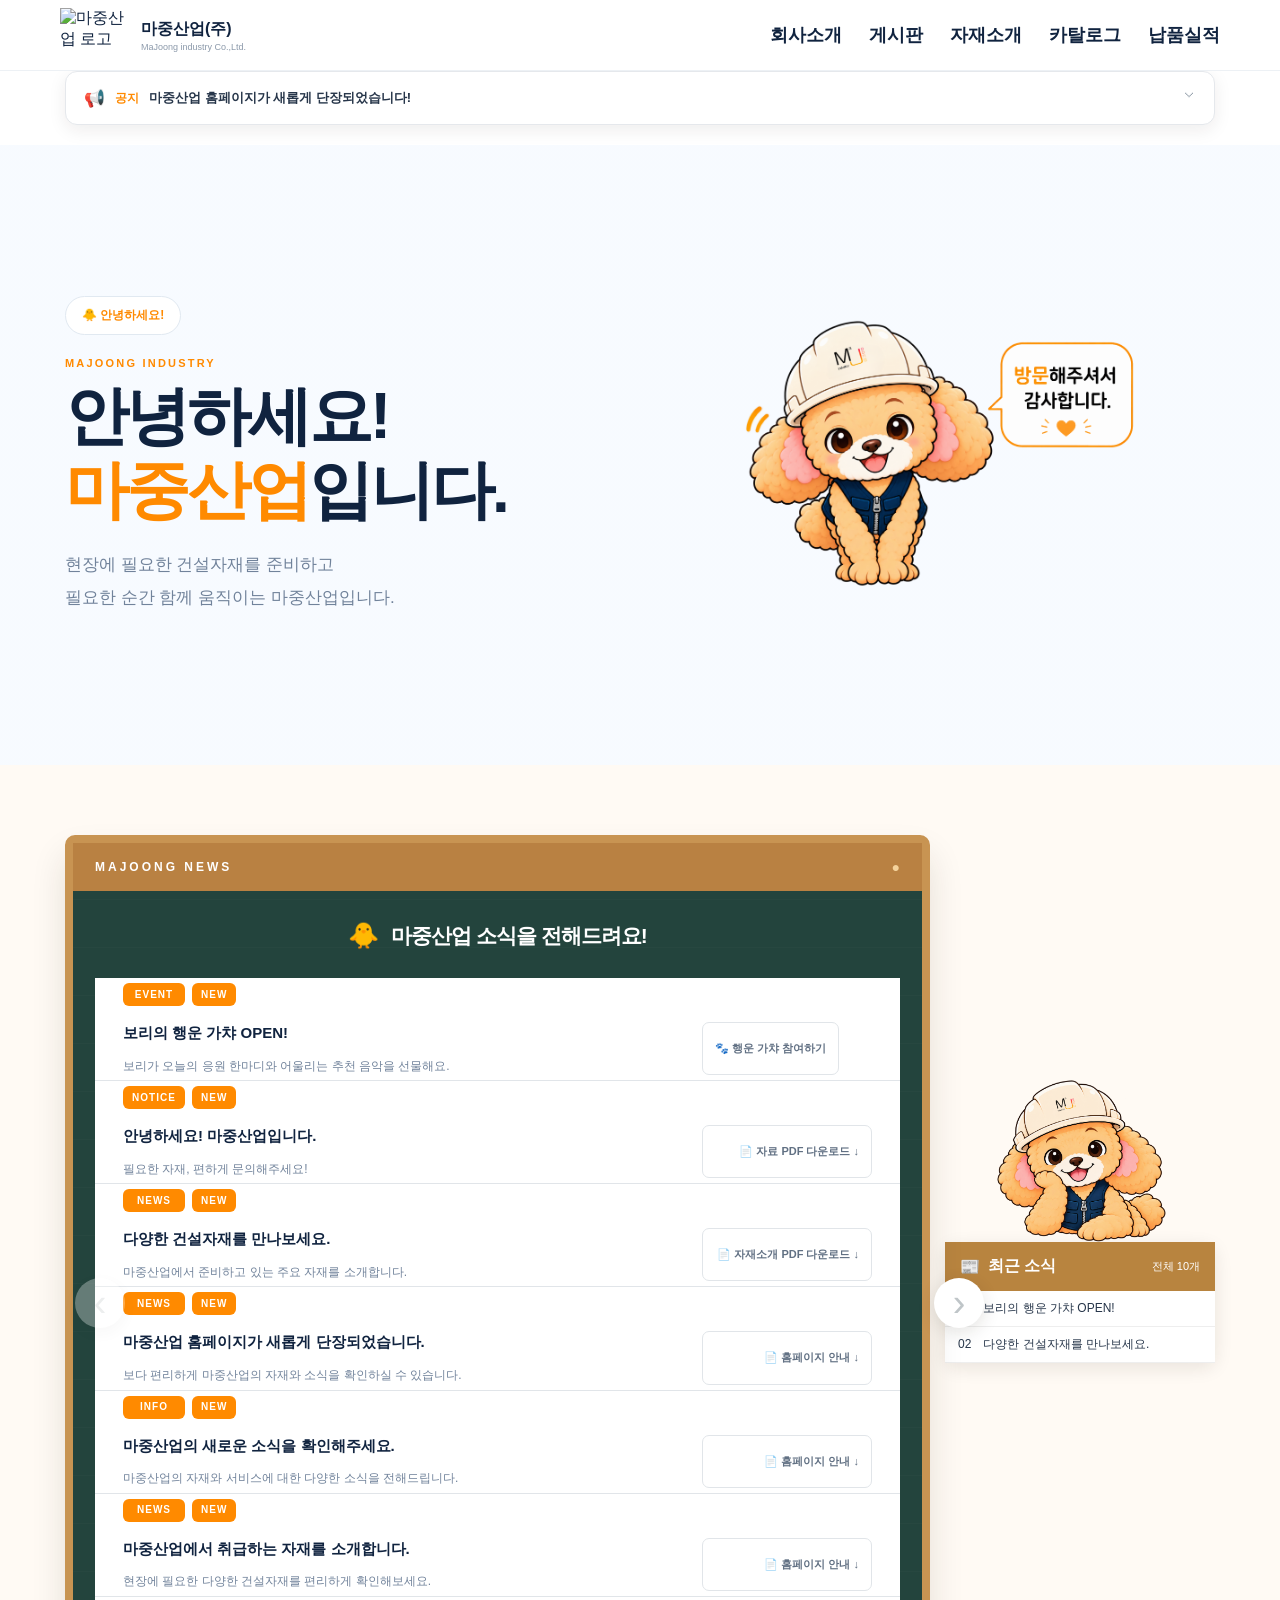
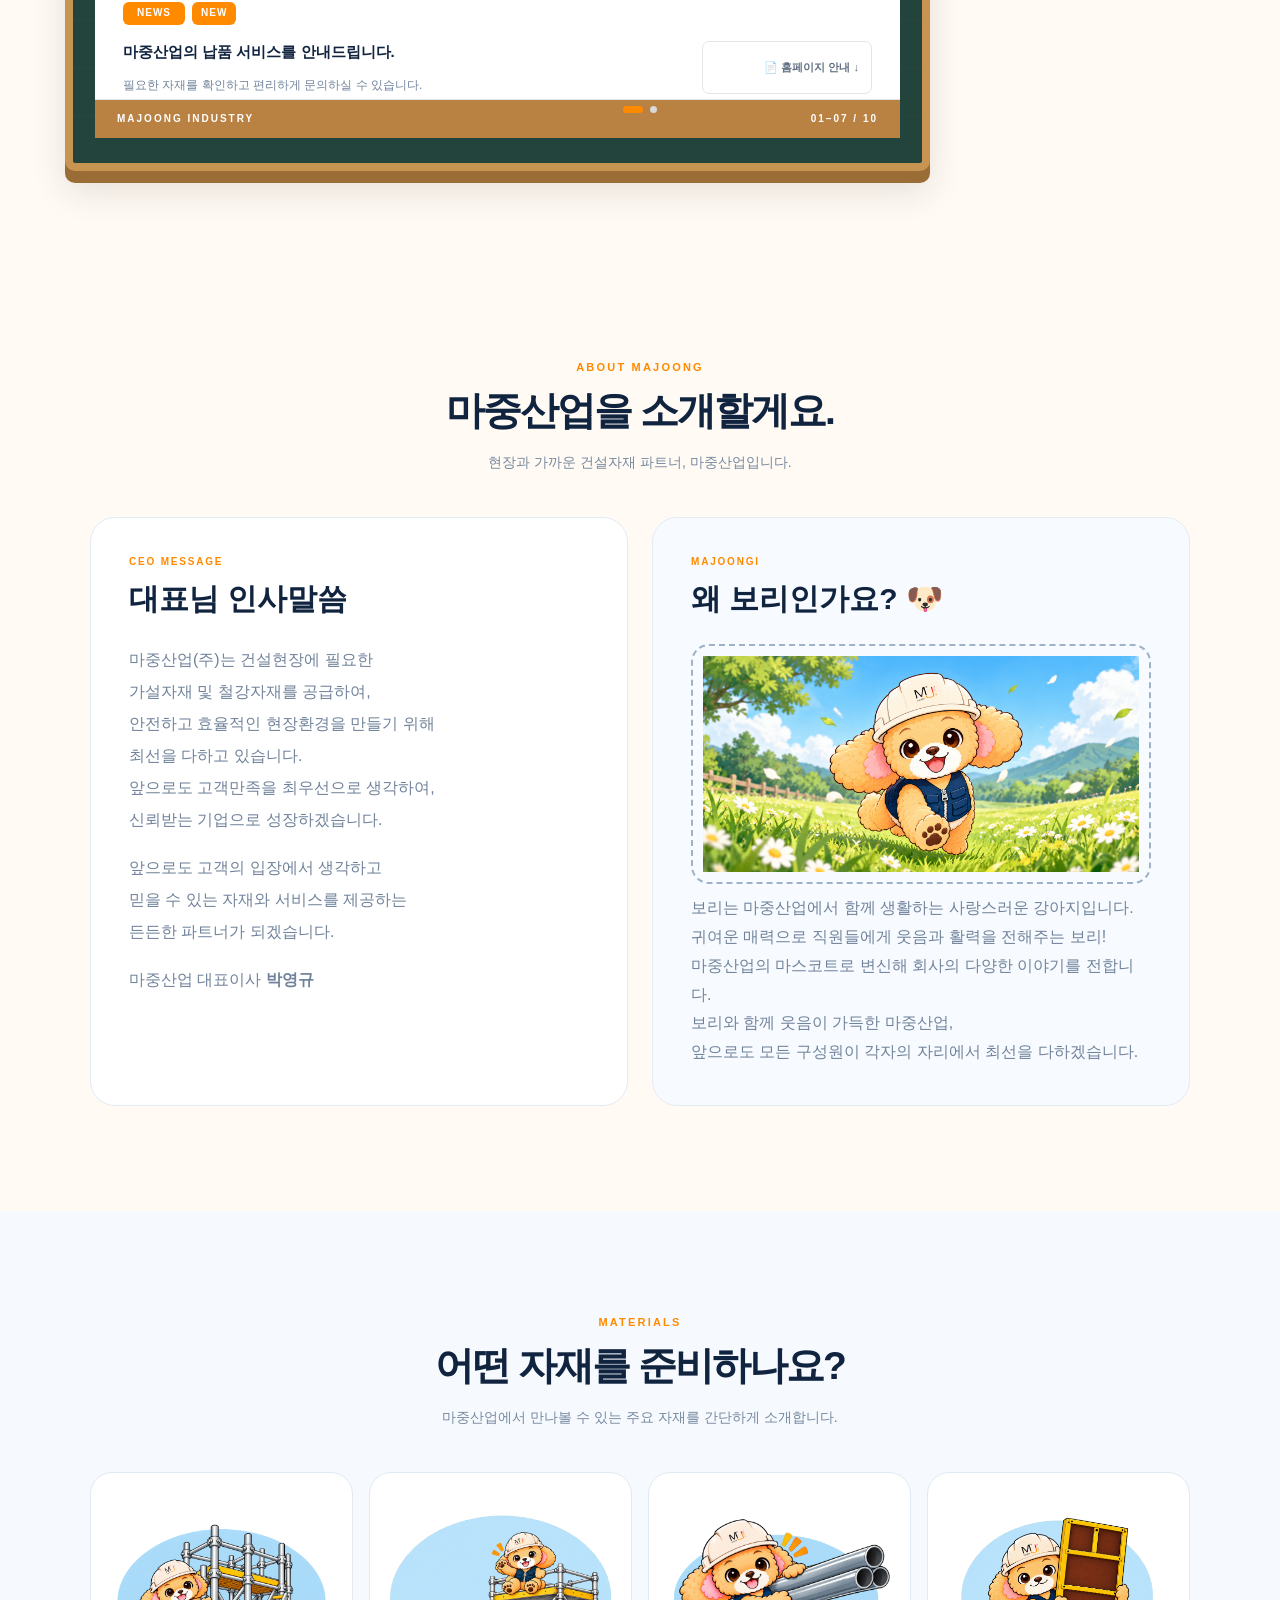
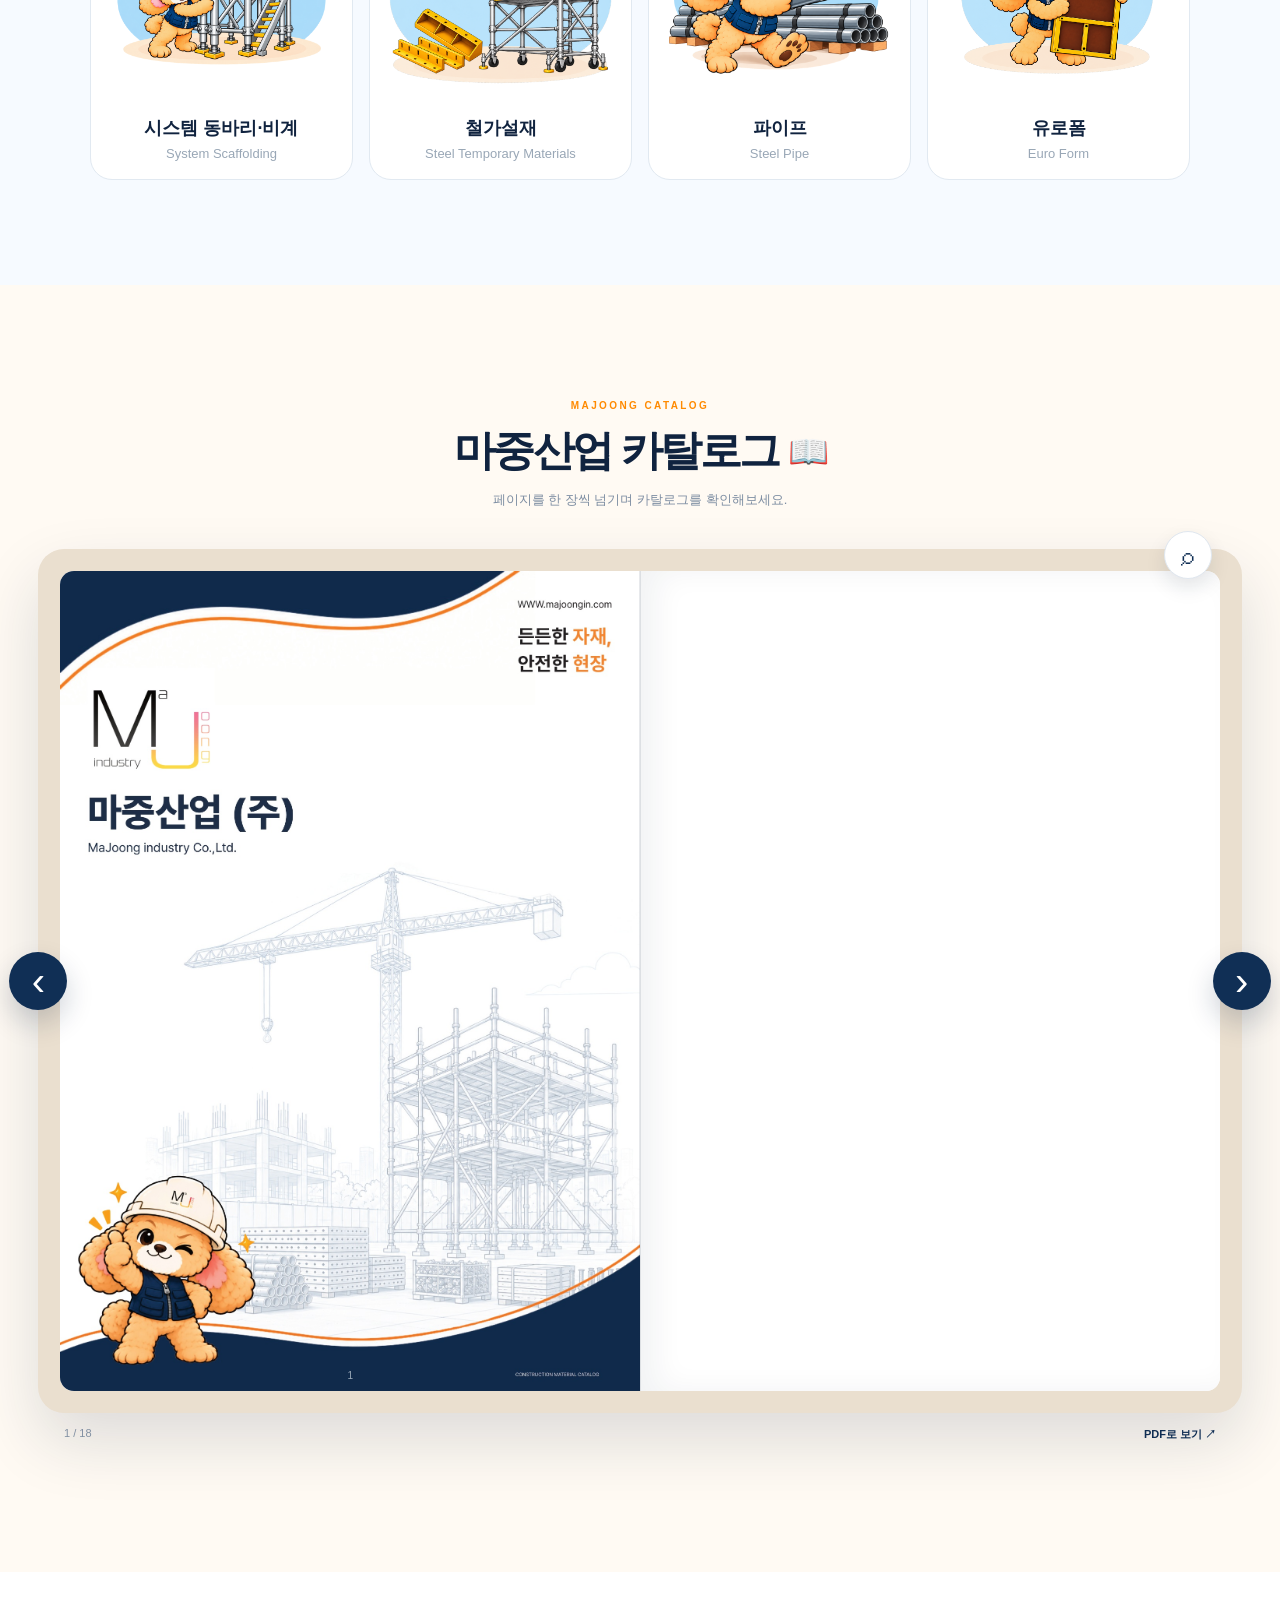
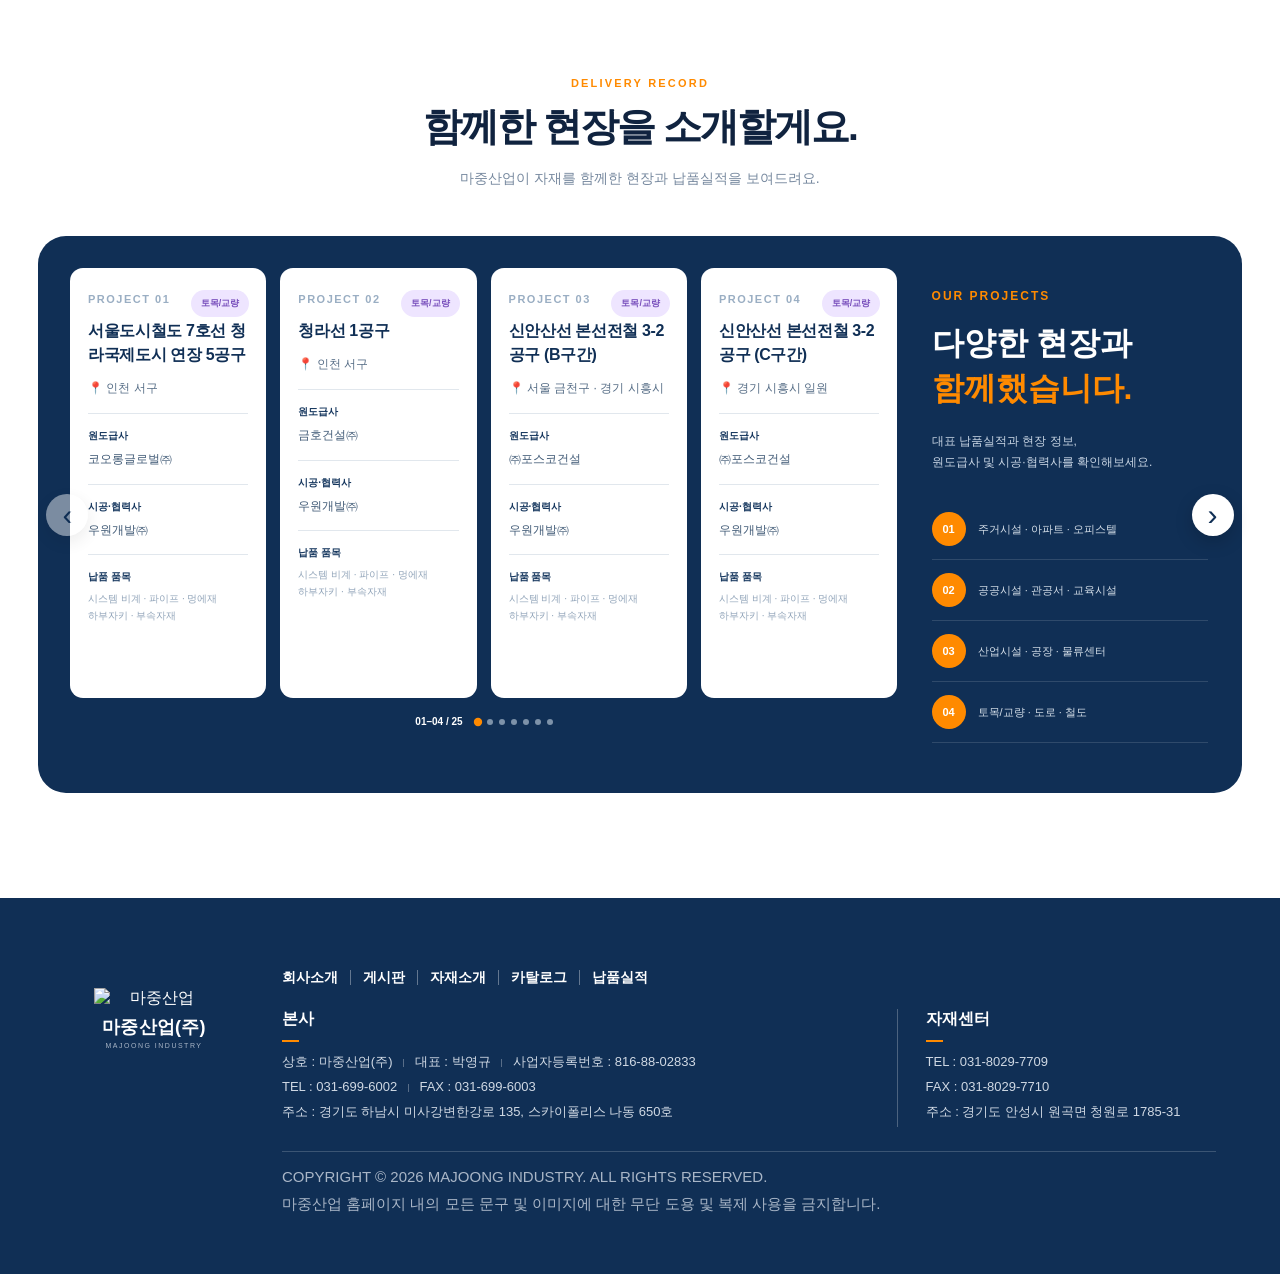
==== commit b54f0c16: "Update index.html" ====
--- a/index.html
+++ b/index.html
@@ -131,43 +131,145 @@
           <h2>마중산업 소식을 전해드려요!</h2>
         </div>
 
-       
-<div class="notice-slider" id="noticeSlider">
-
-  <!-- 01. 보리의 행운 가챠 -->
-  <article class="notice-item">
-    <div class="notice-slide-head">
-      <span class="notice-badge">EVENT</span>
-      <span class="notice-new">NEW</span>
-      <span class="notice-date">2026.11.06</span>
-    </div>
-
-    <h3>보리의 행운 가챠 OPEN!</h3>
-    <p>보리가 오늘의 응원 한마디와 어울리는 추천 음악을 선물해요.</p>
-
-    <button class="notice-file gacha-open-btn" type="button" data-open-gacha>
-      🐾 행운 가챠 참여하기
-    </button>
-  </article>
-
-  <!-- 02. 자재소개 PDF -->
-  <article class="notice-item">
-    <div class="notice-slide-head">
-      <span class="notice-badge">NEWS</span>
-      <span class="notice-new">NEW</span>
-      <span class="notice-date">2026.10.06</span>
-    </div>
-
-    <h3>다양한 건설자재를 만나보세요.</h3>
-    <p>마중산업에서 준비하고 있는 주요 자재를 소개합니다.</p>
-
-    <a class="notice-file" href="majoong_catalog.pdf" download>
-      📄 자재소개 PDF 다운로드 ↓
-    </a>
-  </article>
-
-</div>
-
+        <div class="notice-slider" id="noticeSlider">
+
+          <article class="notice-item">
+            <div class="notice-slide-head">
+              <span class="notice-badge">EVENT</span>
+              <span class="notice-new">NEW</span>
+              <span class="notice-date">2026.11.06</span>
+            </div>
+            <h3>보리의 행운 가챠 OPEN!</h3>
+            <p>보리가 오늘의 응원 한마디와 어울리는 추천 음악을 선물해요.</p>
+            <button class="notice-file gacha-open-btn" type="button" data-open-gacha>
+              🐾 행운 가챠 참여하기
+            </button>
+          </article>
+
+
+          <!-- 게시글은 아래에 계속 추가하시면 됩니다.
+               현재는 기존에 있던 3개의 게시글만 넣어두었습니다.
+               JS가 자동으로 7개씩 한 페이지에 보여줍니다. -->
+
+          <article class="notice-item">
+            <div class="notice-slide-head">
+              <span class="notice-badge">NOTICE</span>
+              <span class="notice-new">NEW</span>
+              <span class="notice-date">2026.10.06</span>
+            </div>
+            <h3>안녕하세요! 마중산업입니다.</h3>
+            <p>필요한 자재, 편하게 문의해주세요!</p>
+            <a class="notice-file" href="notice-01.pdf" download>📄 자료 PDF 다운로드 ↓</a>
+          </article>
+
+          <article class="notice-item">
+            <div class="notice-slide-head">
+              <span class="notice-badge">NEWS</span>
+              <span class="notice-new">NEW</span>
+              <span class="notice-date">2026.10.06</span>
+            </div>
+            <h3>다양한 건설자재를 만나보세요.</h3>
+            <p>마중산업에서 준비하고 있는 주요 자재를 소개합니다.</p>
+            <a class="notice-file" href="material-guide.pdf" download>📄 자재소개 PDF 다운로드 ↓</a>
+          </article>
+<article class="notice-item">
+  <div class="notice-slide-head">
+    <span class="notice-badge">NEWS</span>
+    <span class="notice-new">NEW</span>
+    <span class="notice-date">2026.10.07</span>
+  </div>
+  <h3>마중산업 홈페이지가 새롭게 단장되었습니다.</h3>
+  <p>보다 편리하게 마중산업의 자재와 소식을 확인하실 수 있습니다.</p>
+ <a class="notice-file" href="homepage-guide.pdf" download>
+  📄 홈페이지 안내 ↓
+</a>
+</article>
+
+<article class="notice-item">
+  <div class="notice-slide-head">
+    <span class="notice-badge">INFO</span>
+    <span class="notice-new">NEW</span>
+    <span class="notice-date">2026.10.08</span>
+  </div>
+
+  <h3>마중산업의 새로운 소식을 확인해주세요.</h3>
+
+  <p>마중산업의 자재와 서비스에 대한 다양한 소식을 전해드립니다.</p>
+
+<a class="notice-file" href="homepage-guide.pdf" download>
+  📄 홈페이지 안내 ↓
+</a>
+  </a>
+</article>
+<article class="notice-item">
+  <div class="notice-slide-head">
+    <span class="notice-badge">NEWS</span>
+    <span class="notice-new">NEW</span>
+    <span class="notice-date">2026.10.08</span>
+  </div>
+
+  <h3>마중산업에서 취급하는 자재를 소개합니다.</h3>
+
+  <p>현장에 필요한 다양한 건설자재를 편리하게 확인해보세요.</p>
+
+<a class="notice-file" href="homepage-guide.pdf" download>
+  📄 홈페이지 안내 ↓
+</a>
+</article>
+<article class="notice-item">
+  <div class="notice-slide-head">
+    <span class="notice-badge">NEWS</span>
+    <span class="notice-new">NEW</span>
+    <span class="notice-date">2026.10.08</span>
+  </div>
+
+  <h3>마중산업의 납품 서비스를 안내드립니다.</h3>
+
+  <p>필요한 자재를 확인하고 편리하게 문의하실 수 있습니다.</p>
+
+<a class="notice-file" href="homepage-guide.pdf" download>
+  📄 홈페이지 안내 ↓
+</a>
+</article>
+
+          <article class="notice-item">
+            <div class="notice-slide-head">
+              <span class="notice-badge">INFO</span>
+              <span class="notice-date">2026.10.06</span>
+            </div>
+            <h3>현장에 필요한 자재부터 납품까지!</h3>
+            <p>꼼꼼하게 함께하는 마중산업이 되겠습니다.</p>
+            <a class="notice-file" href="majoong_catalog.pdf" download>📖 카탈로그 PDF 다운로드 ↓</a>
+          </article>
+<article class="notice-item">
+  <div class="notice-slide-head">
+    <span class="notice-badge">INFO</span>
+    <span class="notice-date">2026.10.08</span>
+  </div>
+
+  <h3>마중산업과 함께 안전한 현장을 만들어보세요.</h3>
+
+  <p>필요한 건설자재를 빠르고 꼼꼼하게 준비해드리겠습니다.</p>
+
+ <a class="notice-file" href="homepage-guide.pdf" download>
+  📄 홈페이지 안내 ↓
+</a>
+</article>
+<article class="notice-item">
+  <div class="notice-slide-head">
+    <span class="notice-badge">NEWS</span>
+    <span class="notice-date">2026.10.08</span>
+  </div>
+
+  <h3>새로운 소식이 등록되었습니다.</h3>
+
+  <p>마중산업의 새로운 소식을 확인해보세요.</p>
+
+  <a class="notice-file" href="homepage-guide.pdf" download>
+    📄 홈페이지 안내 ↓
+  </a>
+</article>
+        </div>
 
       <div class="board-bottom">
         <span>MAJOONG INDUSTRY</span>
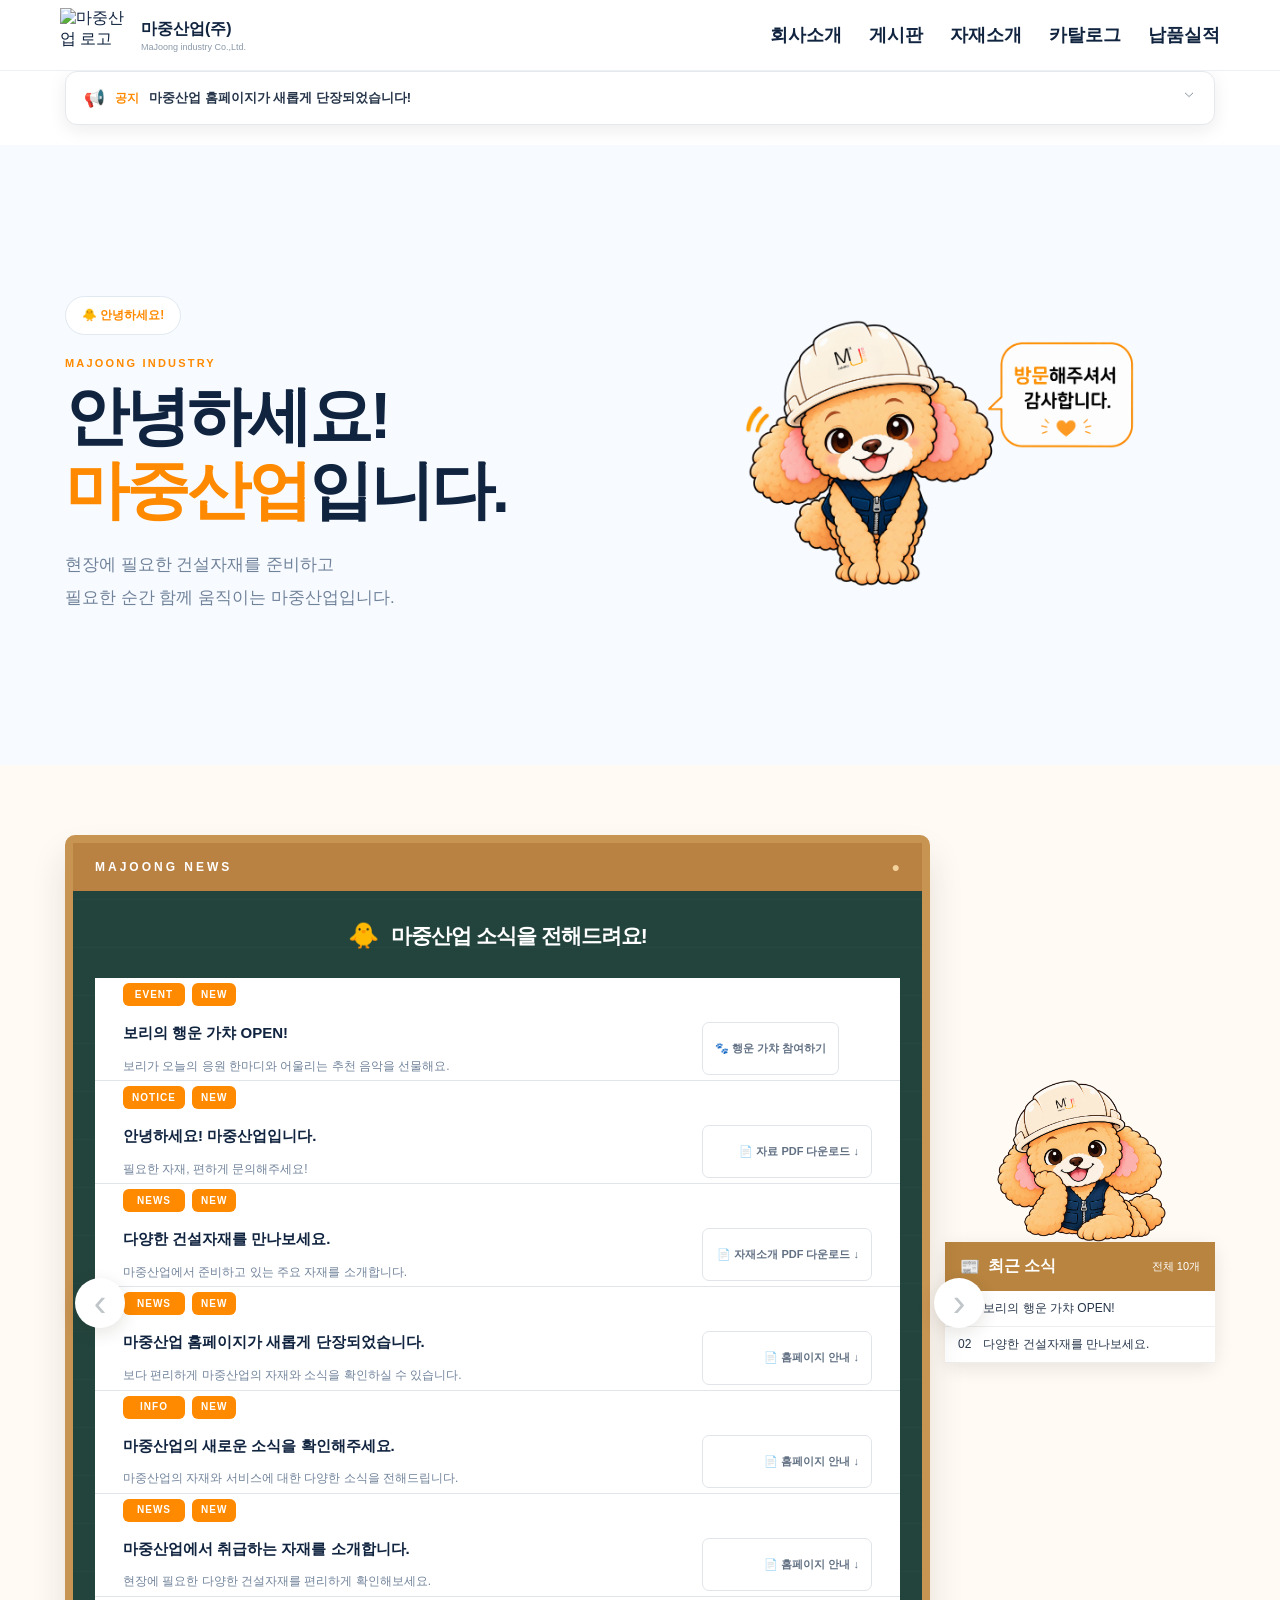
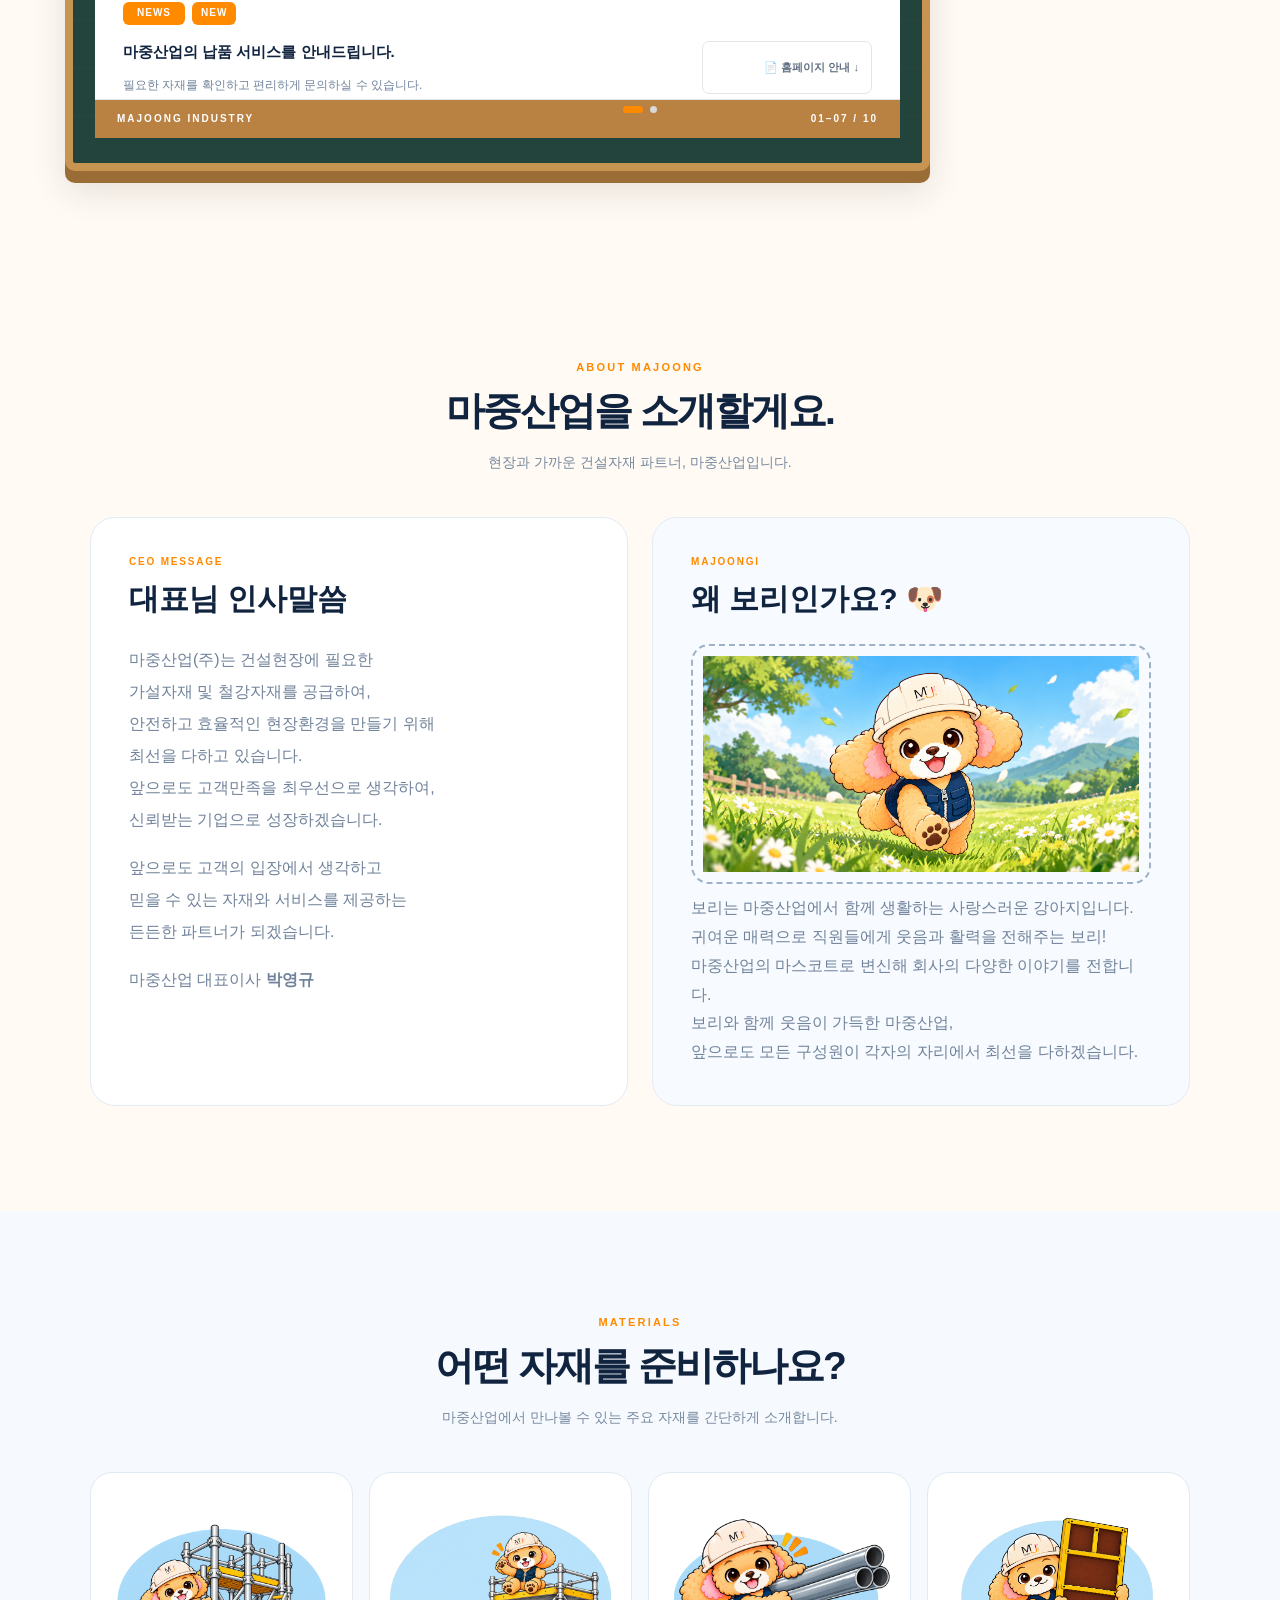
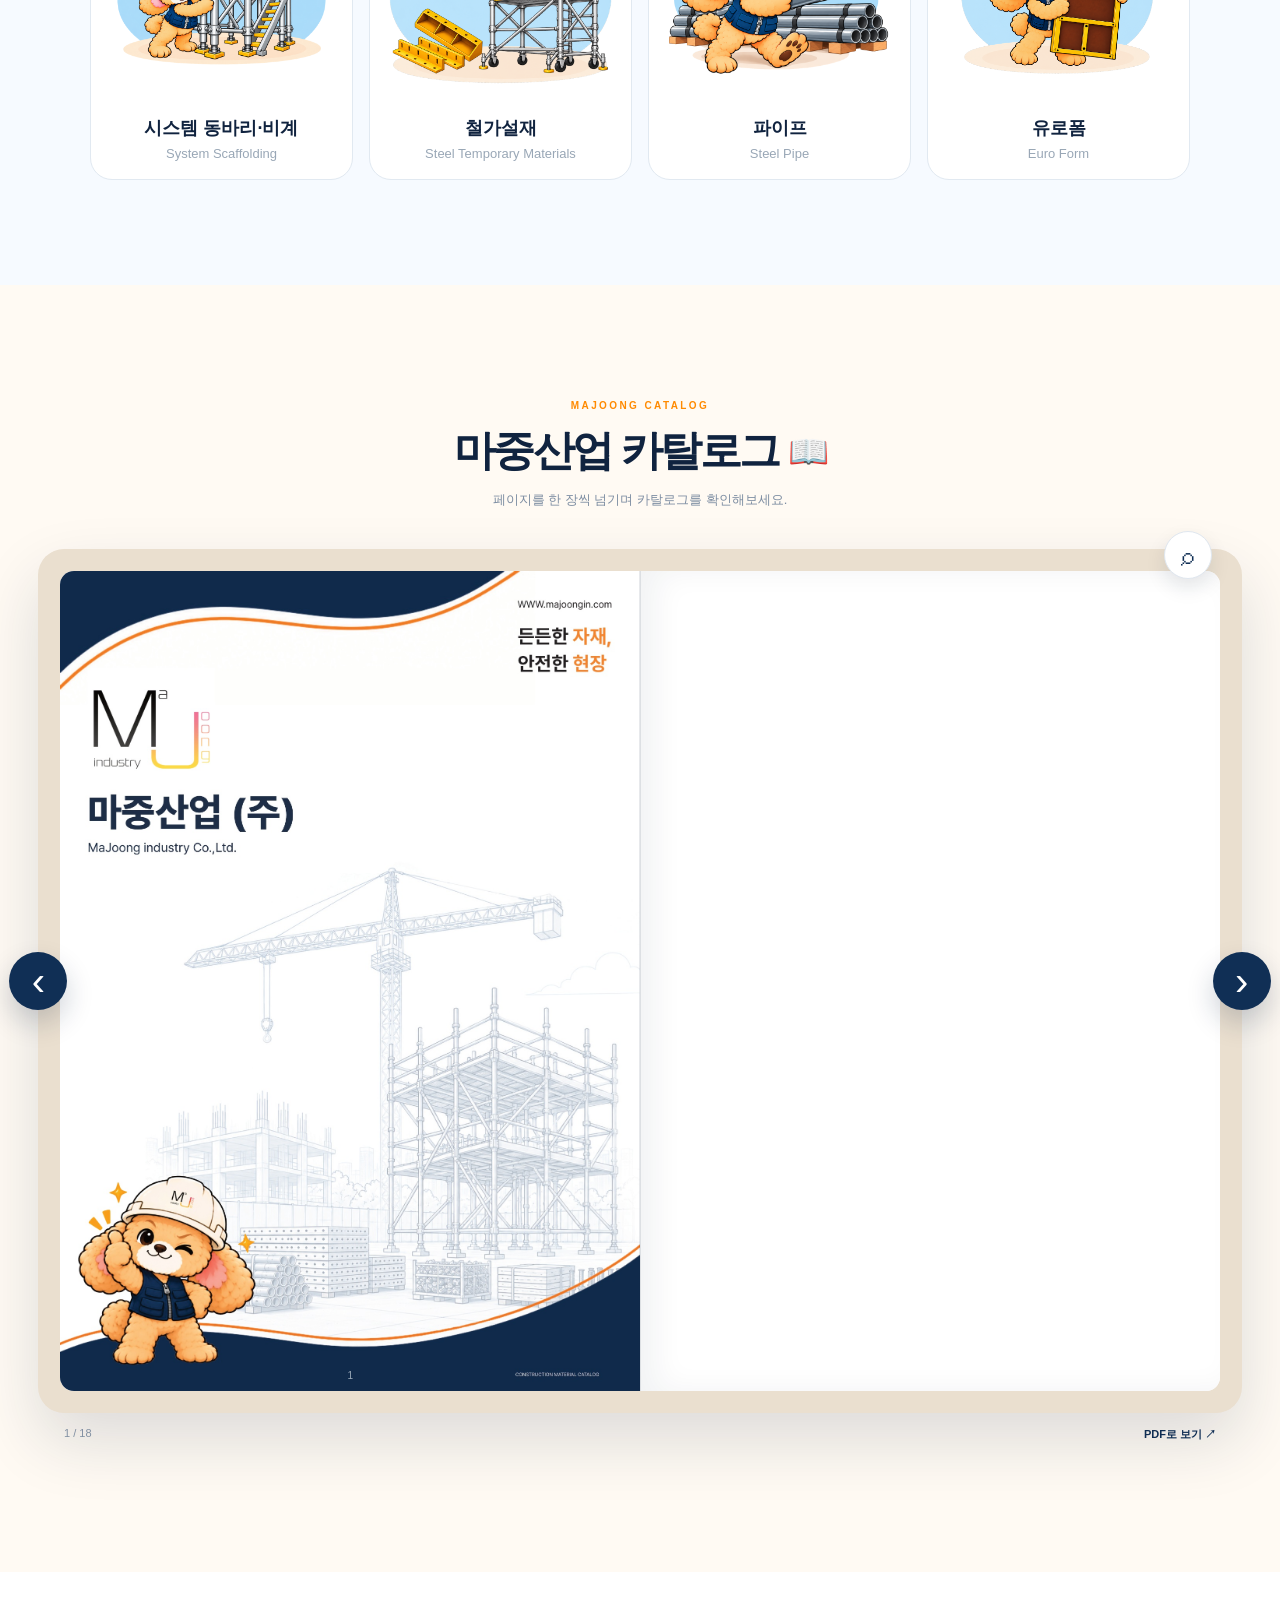
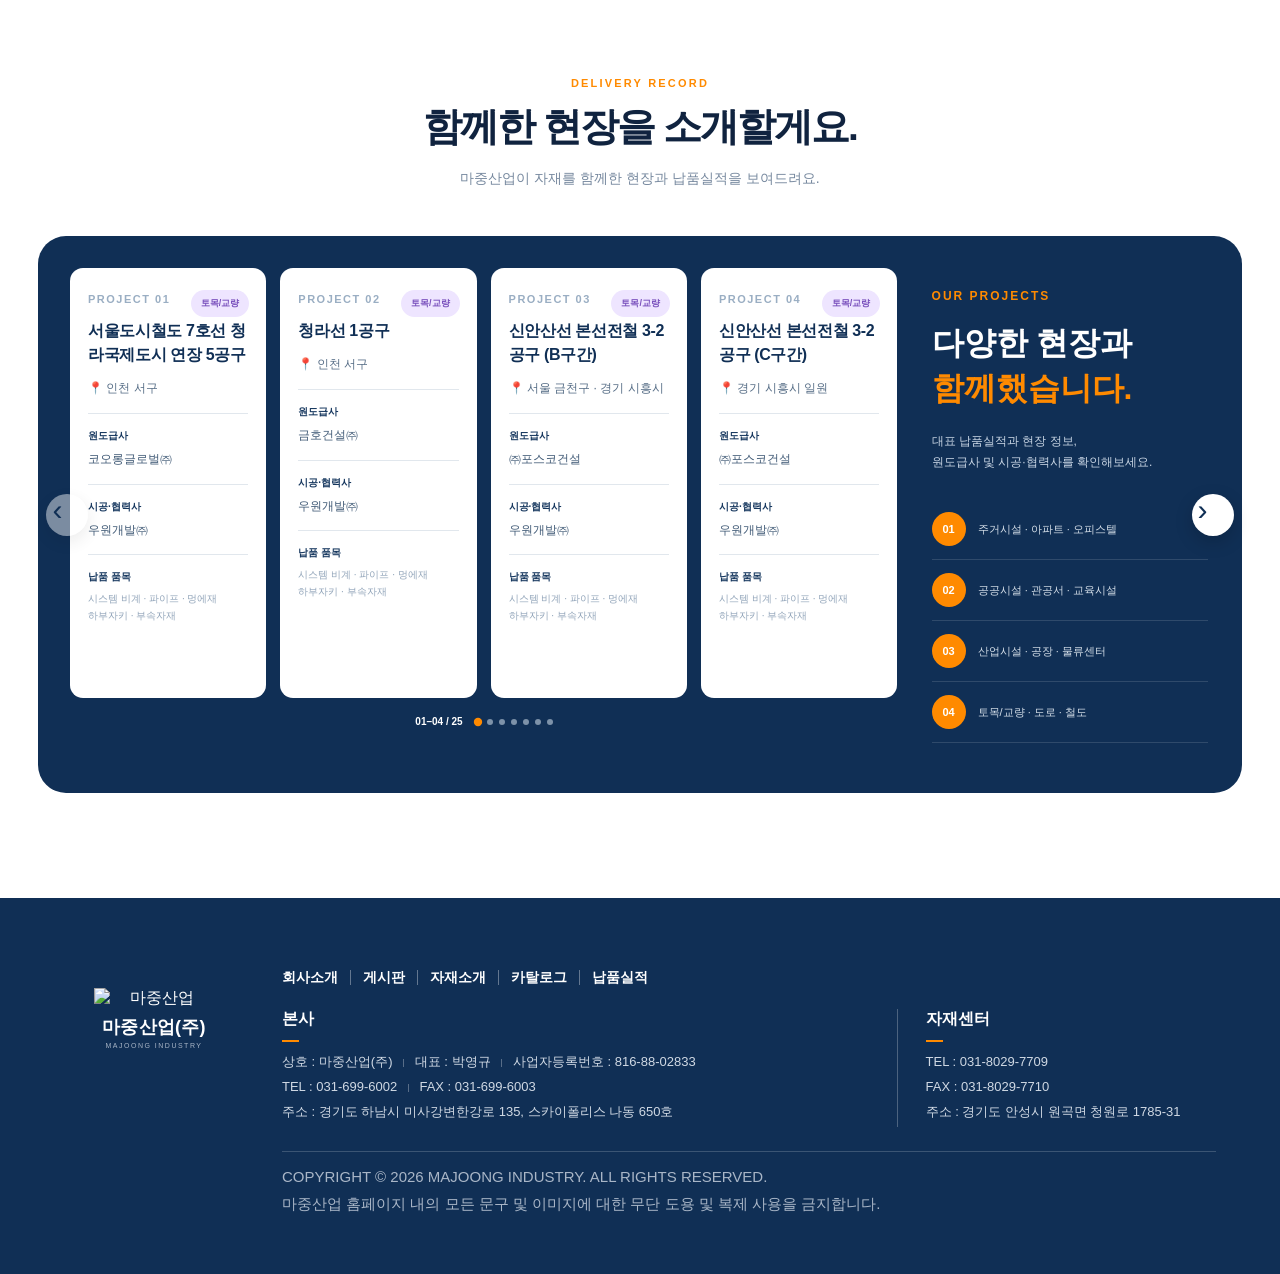
==== commit 210ba8e3: "마중산업" ====
--- a/index.html
+++ b/index.html
@@ -1662,7 +1662,7 @@
 
 });
 </script>
-<script src="majoong_catalog_section.js?v=20261106-singlepage3"></script>
+<script src="majoong_catalog_section.js?v=20261116-fix2"></script>
 
 
 <script>
--- a/majoong_catalog_section.css
+++ b/majoong_catalog_section.css
@@ -2913,35 +2913,3 @@
     display: none !important;
   }
 }
-
-
-/* ===== 2026-11-16 수정: 카탈로그 이미지 및 모바일 납품실적 ===== */
-.catalog-reader .page .catalog-img {
-  display: block;
-  width: 100%;
-  height: 100%;
-  max-width: 100%;
-  max-height: 100%;
-  object-fit: contain;
-  object-position: center;
-}
-
-@media (max-width: 800px) {
-  .records-main .record-track-wrap {
-    width: 100%;
-    overflow: hidden;
-  }
-
-  .records-main .record-track {
-    display: flex;
-    gap: 14px;
-    width: 100%;
-    transition: transform .45s ease;
-  }
-
-  .records-main .record-item {
-    flex: 0 0 100% !important;
-    width: 100%;
-    min-width: 100%;
-  }
-}
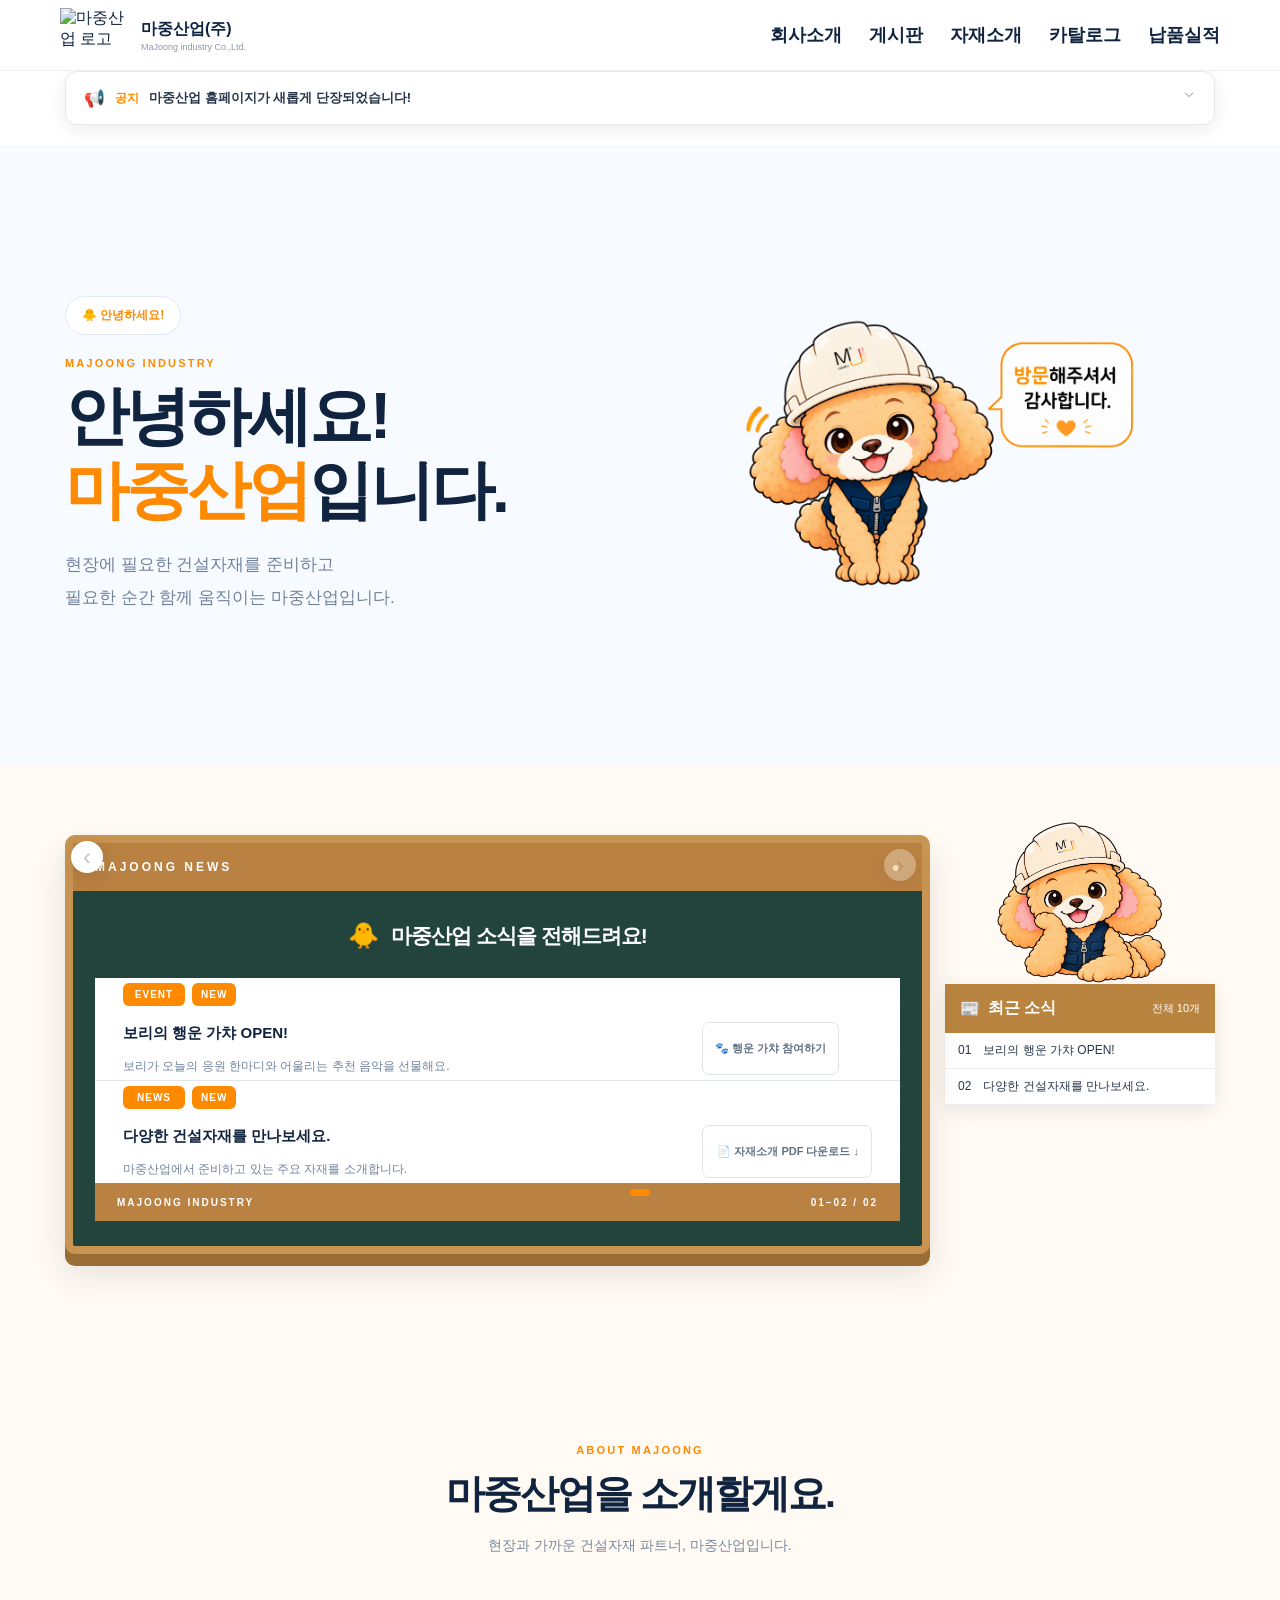
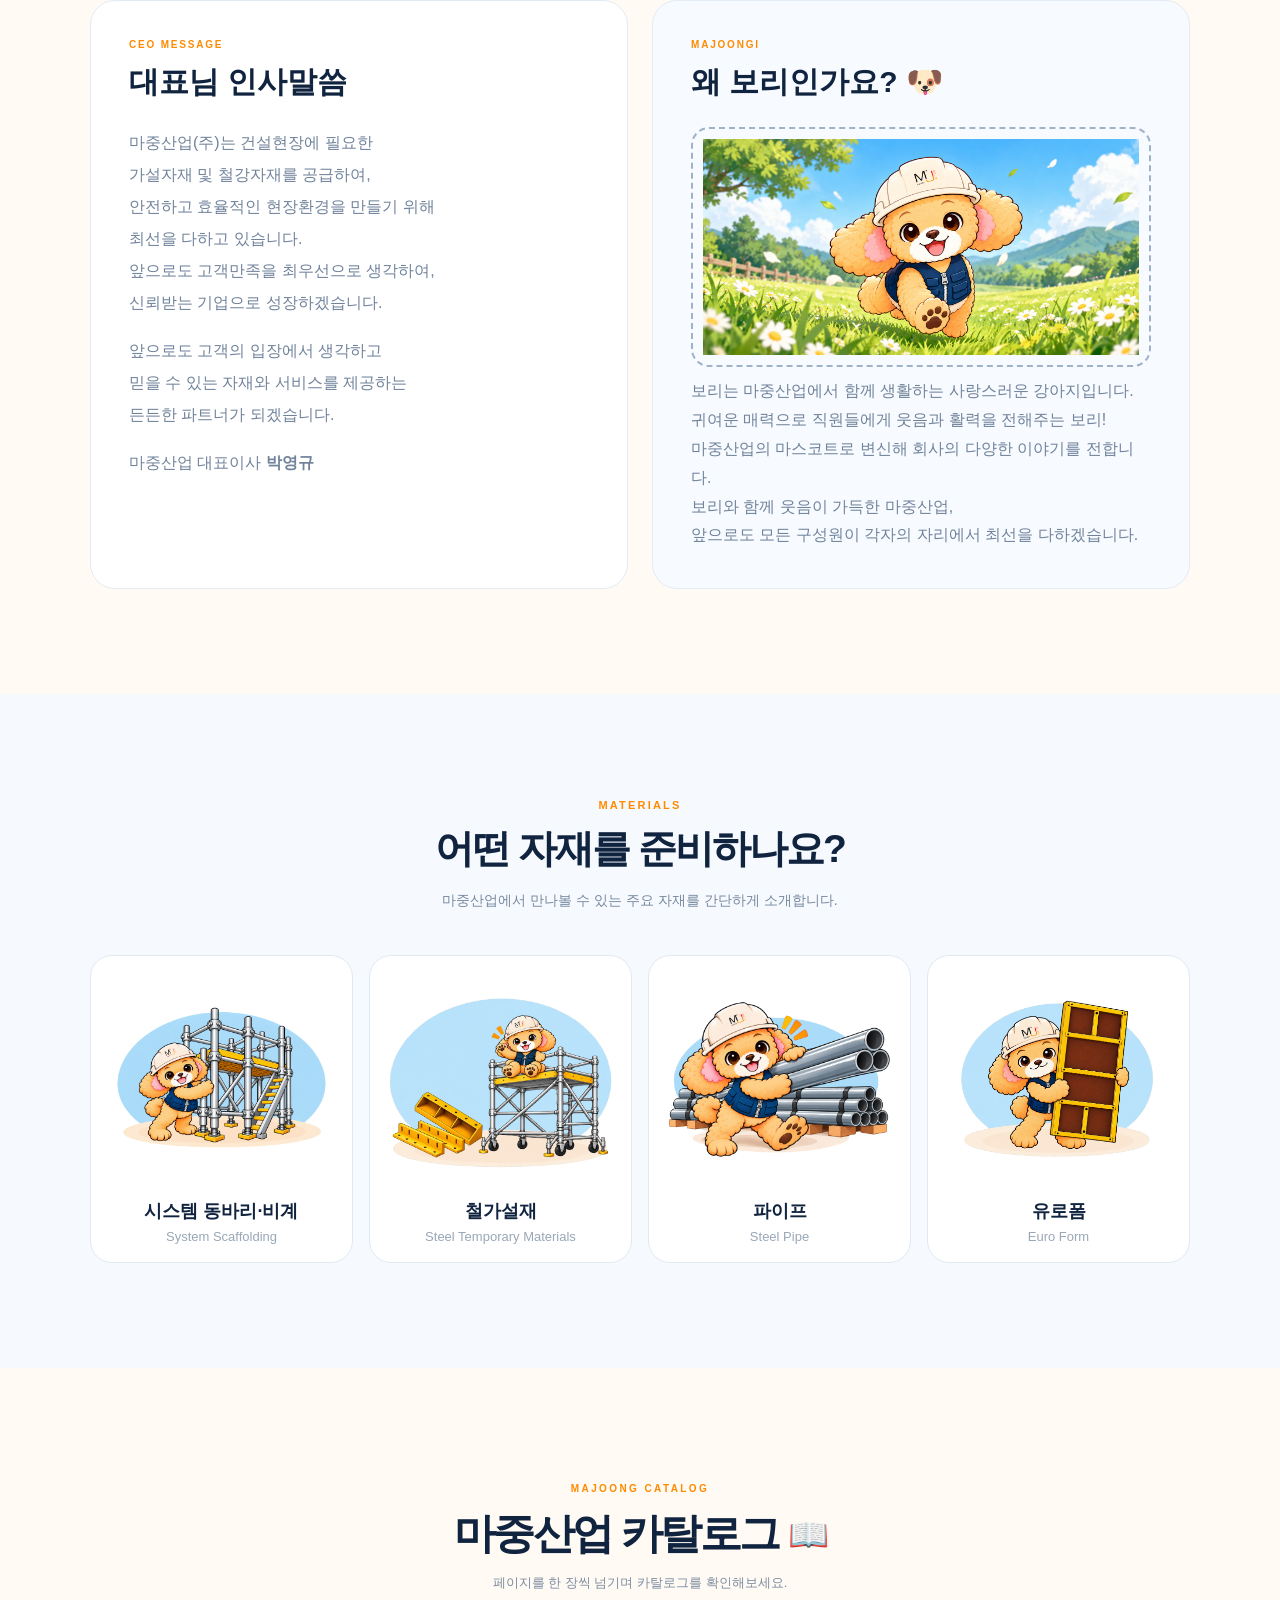
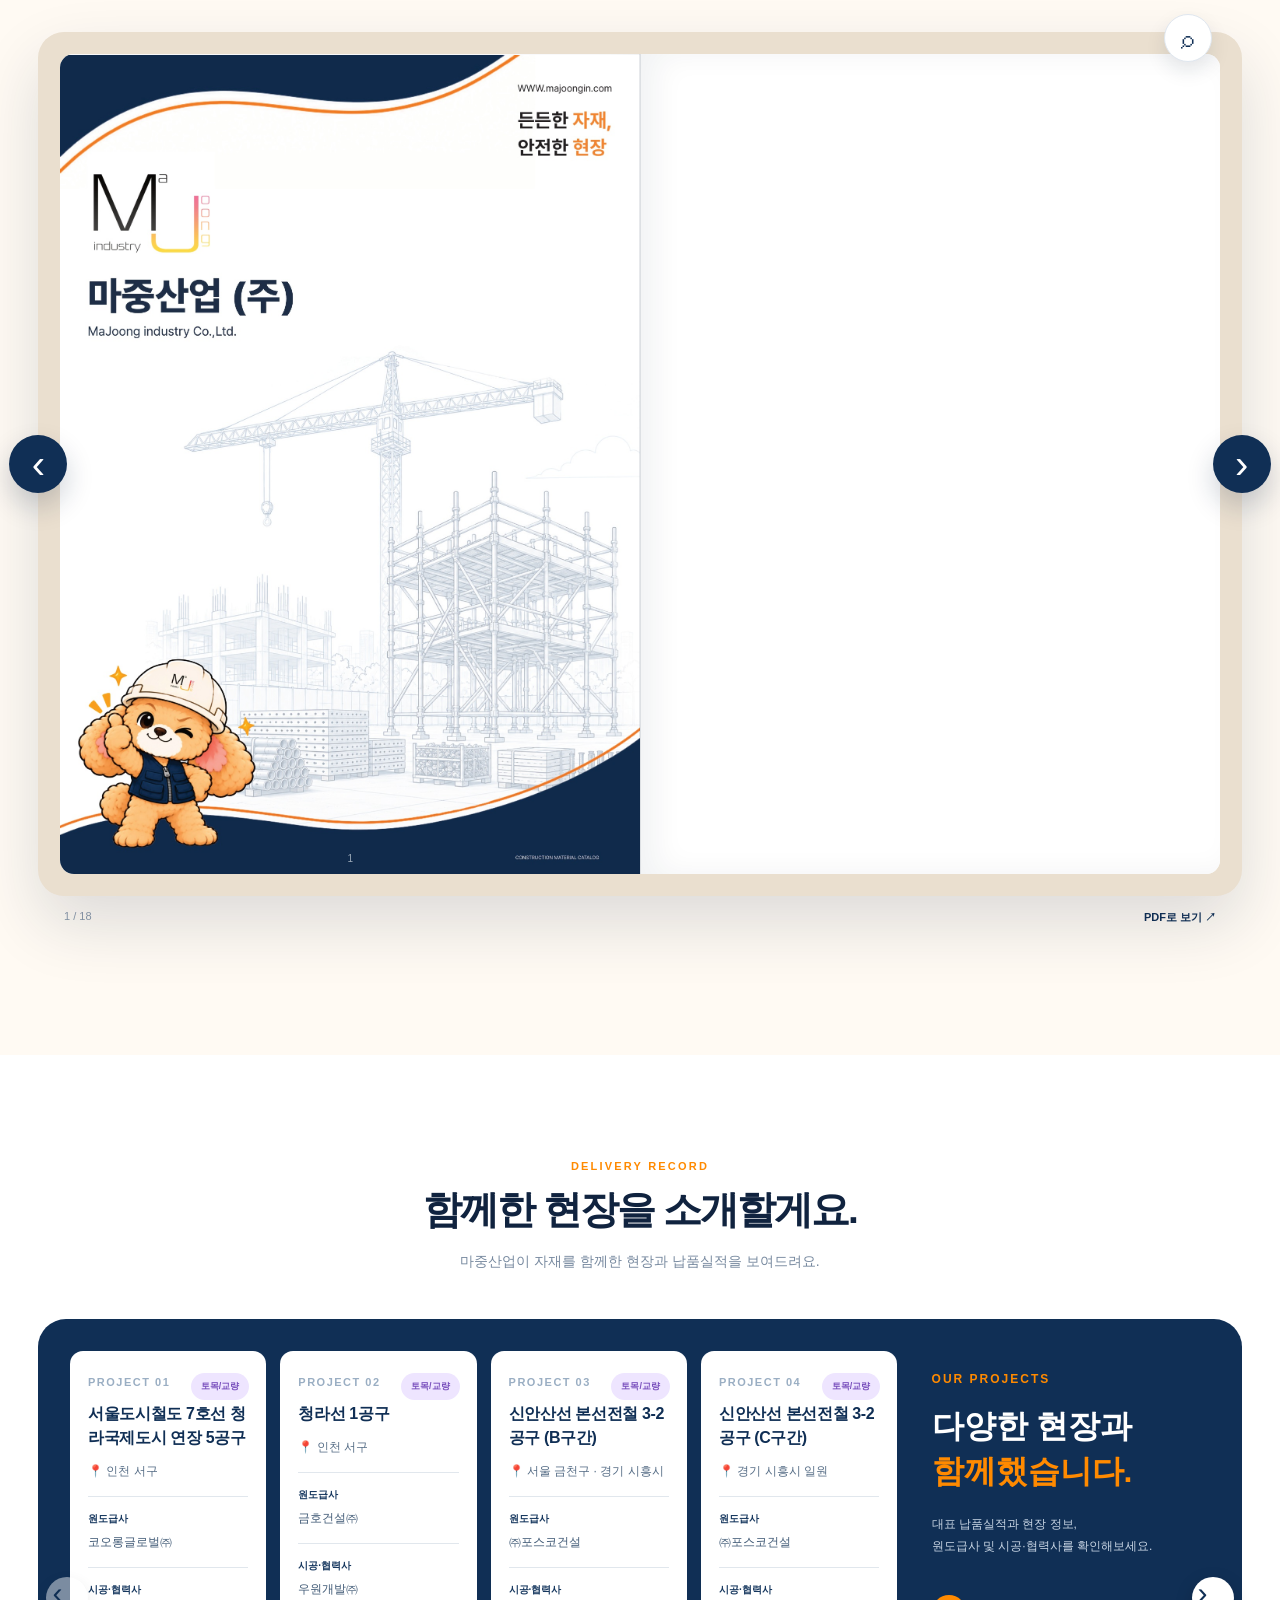
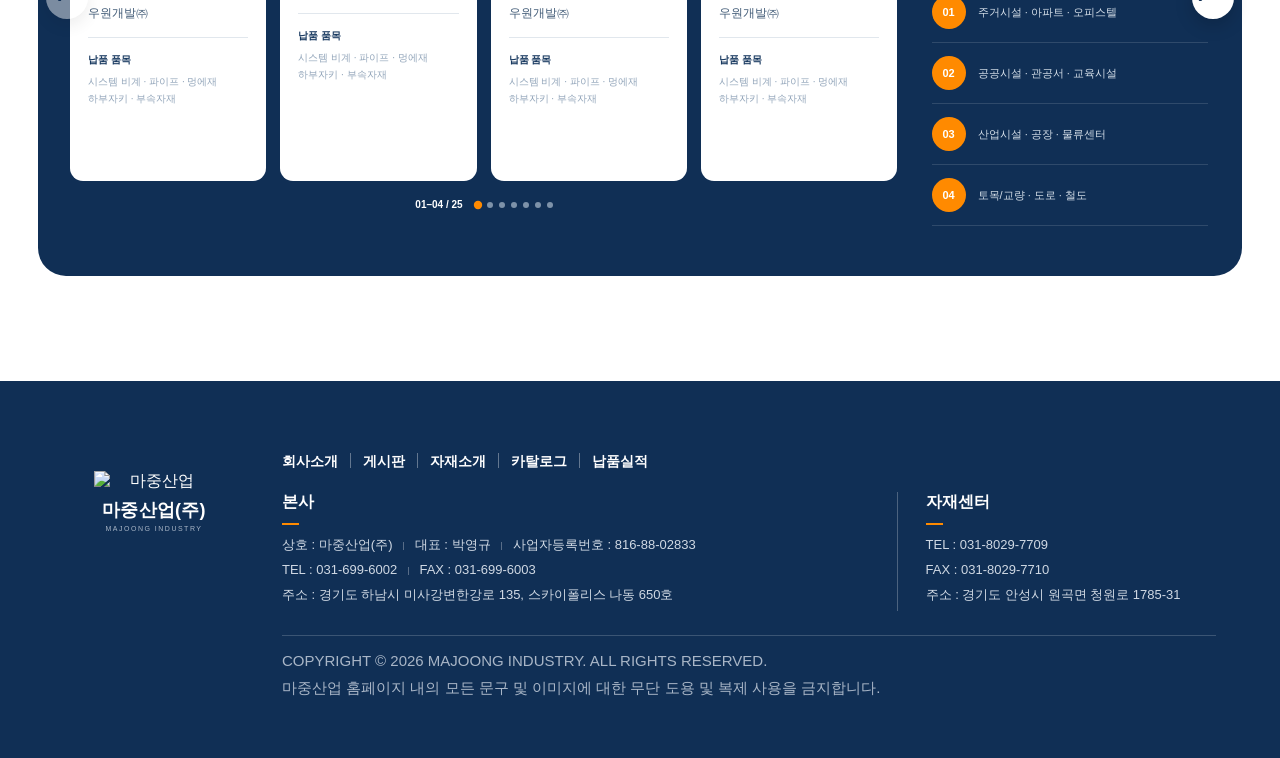
==== commit 987ec0dc: "Update index.html" ====
--- a/index.html
+++ b/index.html
@@ -153,17 +153,6 @@
 
           <article class="notice-item">
             <div class="notice-slide-head">
-              <span class="notice-badge">NOTICE</span>
-              <span class="notice-new">NEW</span>
-              <span class="notice-date">2026.10.06</span>
-            </div>
-            <h3>안녕하세요! 마중산업입니다.</h3>
-            <p>필요한 자재, 편하게 문의해주세요!</p>
-            <a class="notice-file" href="notice-01.pdf" download>📄 자료 PDF 다운로드 ↓</a>
-          </article>
-
-          <article class="notice-item">
-            <div class="notice-slide-head">
               <span class="notice-badge">NEWS</span>
               <span class="notice-new">NEW</span>
               <span class="notice-date">2026.10.06</span>
@@ -172,103 +161,7 @@
             <p>마중산업에서 준비하고 있는 주요 자재를 소개합니다.</p>
             <a class="notice-file" href="material-guide.pdf" download>📄 자재소개 PDF 다운로드 ↓</a>
           </article>
-<article class="notice-item">
-  <div class="notice-slide-head">
-    <span class="notice-badge">NEWS</span>
-    <span class="notice-new">NEW</span>
-    <span class="notice-date">2026.10.07</span>
-  </div>
-  <h3>마중산업 홈페이지가 새롭게 단장되었습니다.</h3>
-  <p>보다 편리하게 마중산업의 자재와 소식을 확인하실 수 있습니다.</p>
- <a class="notice-file" href="homepage-guide.pdf" download>
-  📄 홈페이지 안내 ↓
-</a>
-</article>
-
-<article class="notice-item">
-  <div class="notice-slide-head">
-    <span class="notice-badge">INFO</span>
-    <span class="notice-new">NEW</span>
-    <span class="notice-date">2026.10.08</span>
-  </div>
-
-  <h3>마중산업의 새로운 소식을 확인해주세요.</h3>
-
-  <p>마중산업의 자재와 서비스에 대한 다양한 소식을 전해드립니다.</p>
-
-<a class="notice-file" href="homepage-guide.pdf" download>
-  📄 홈페이지 안내 ↓
-</a>
-  </a>
-</article>
-<article class="notice-item">
-  <div class="notice-slide-head">
-    <span class="notice-badge">NEWS</span>
-    <span class="notice-new">NEW</span>
-    <span class="notice-date">2026.10.08</span>
-  </div>
-
-  <h3>마중산업에서 취급하는 자재를 소개합니다.</h3>
-
-  <p>현장에 필요한 다양한 건설자재를 편리하게 확인해보세요.</p>
-
-<a class="notice-file" href="homepage-guide.pdf" download>
-  📄 홈페이지 안내 ↓
-</a>
-</article>
-<article class="notice-item">
-  <div class="notice-slide-head">
-    <span class="notice-badge">NEWS</span>
-    <span class="notice-new">NEW</span>
-    <span class="notice-date">2026.10.08</span>
-  </div>
-
-  <h3>마중산업의 납품 서비스를 안내드립니다.</h3>
-
-  <p>필요한 자재를 확인하고 편리하게 문의하실 수 있습니다.</p>
-
-<a class="notice-file" href="homepage-guide.pdf" download>
-  📄 홈페이지 안내 ↓
-</a>
-</article>
-
-          <article class="notice-item">
-            <div class="notice-slide-head">
-              <span class="notice-badge">INFO</span>
-              <span class="notice-date">2026.10.06</span>
-            </div>
-            <h3>현장에 필요한 자재부터 납품까지!</h3>
-            <p>꼼꼼하게 함께하는 마중산업이 되겠습니다.</p>
-            <a class="notice-file" href="majoong_catalog.pdf" download>📖 카탈로그 PDF 다운로드 ↓</a>
-          </article>
-<article class="notice-item">
-  <div class="notice-slide-head">
-    <span class="notice-badge">INFO</span>
-    <span class="notice-date">2026.10.08</span>
-  </div>
-
-  <h3>마중산업과 함께 안전한 현장을 만들어보세요.</h3>
-
-  <p>필요한 건설자재를 빠르고 꼼꼼하게 준비해드리겠습니다.</p>
-
- <a class="notice-file" href="homepage-guide.pdf" download>
-  📄 홈페이지 안내 ↓
-</a>
-</article>
-<article class="notice-item">
-  <div class="notice-slide-head">
-    <span class="notice-badge">NEWS</span>
-    <span class="notice-date">2026.10.08</span>
-  </div>
-
-  <h3>새로운 소식이 등록되었습니다.</h3>
-
-  <p>마중산업의 새로운 소식을 확인해보세요.</p>
-
-  <a class="notice-file" href="homepage-guide.pdf" download>
-    📄 홈페이지 안내 ↓
-  </a>
-</article>
+
         </div>
 
       <div class="board-bottom">
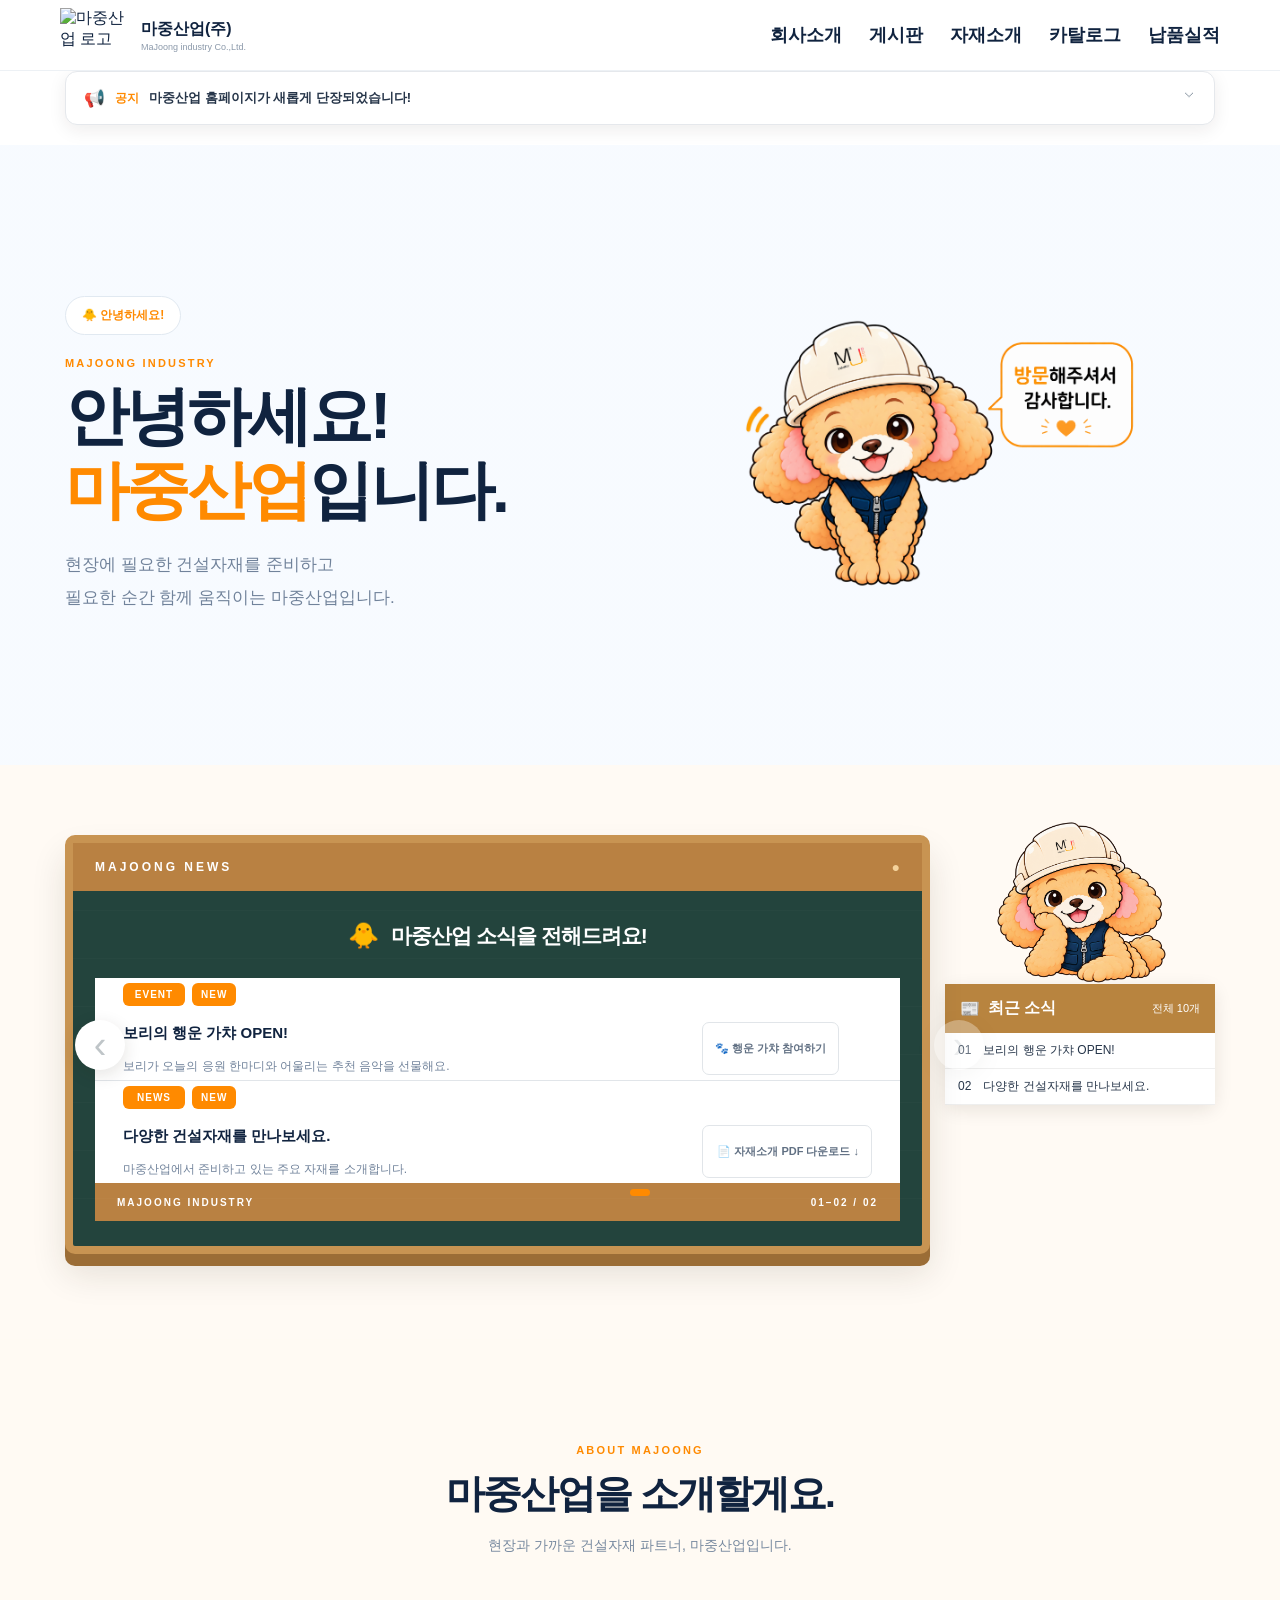
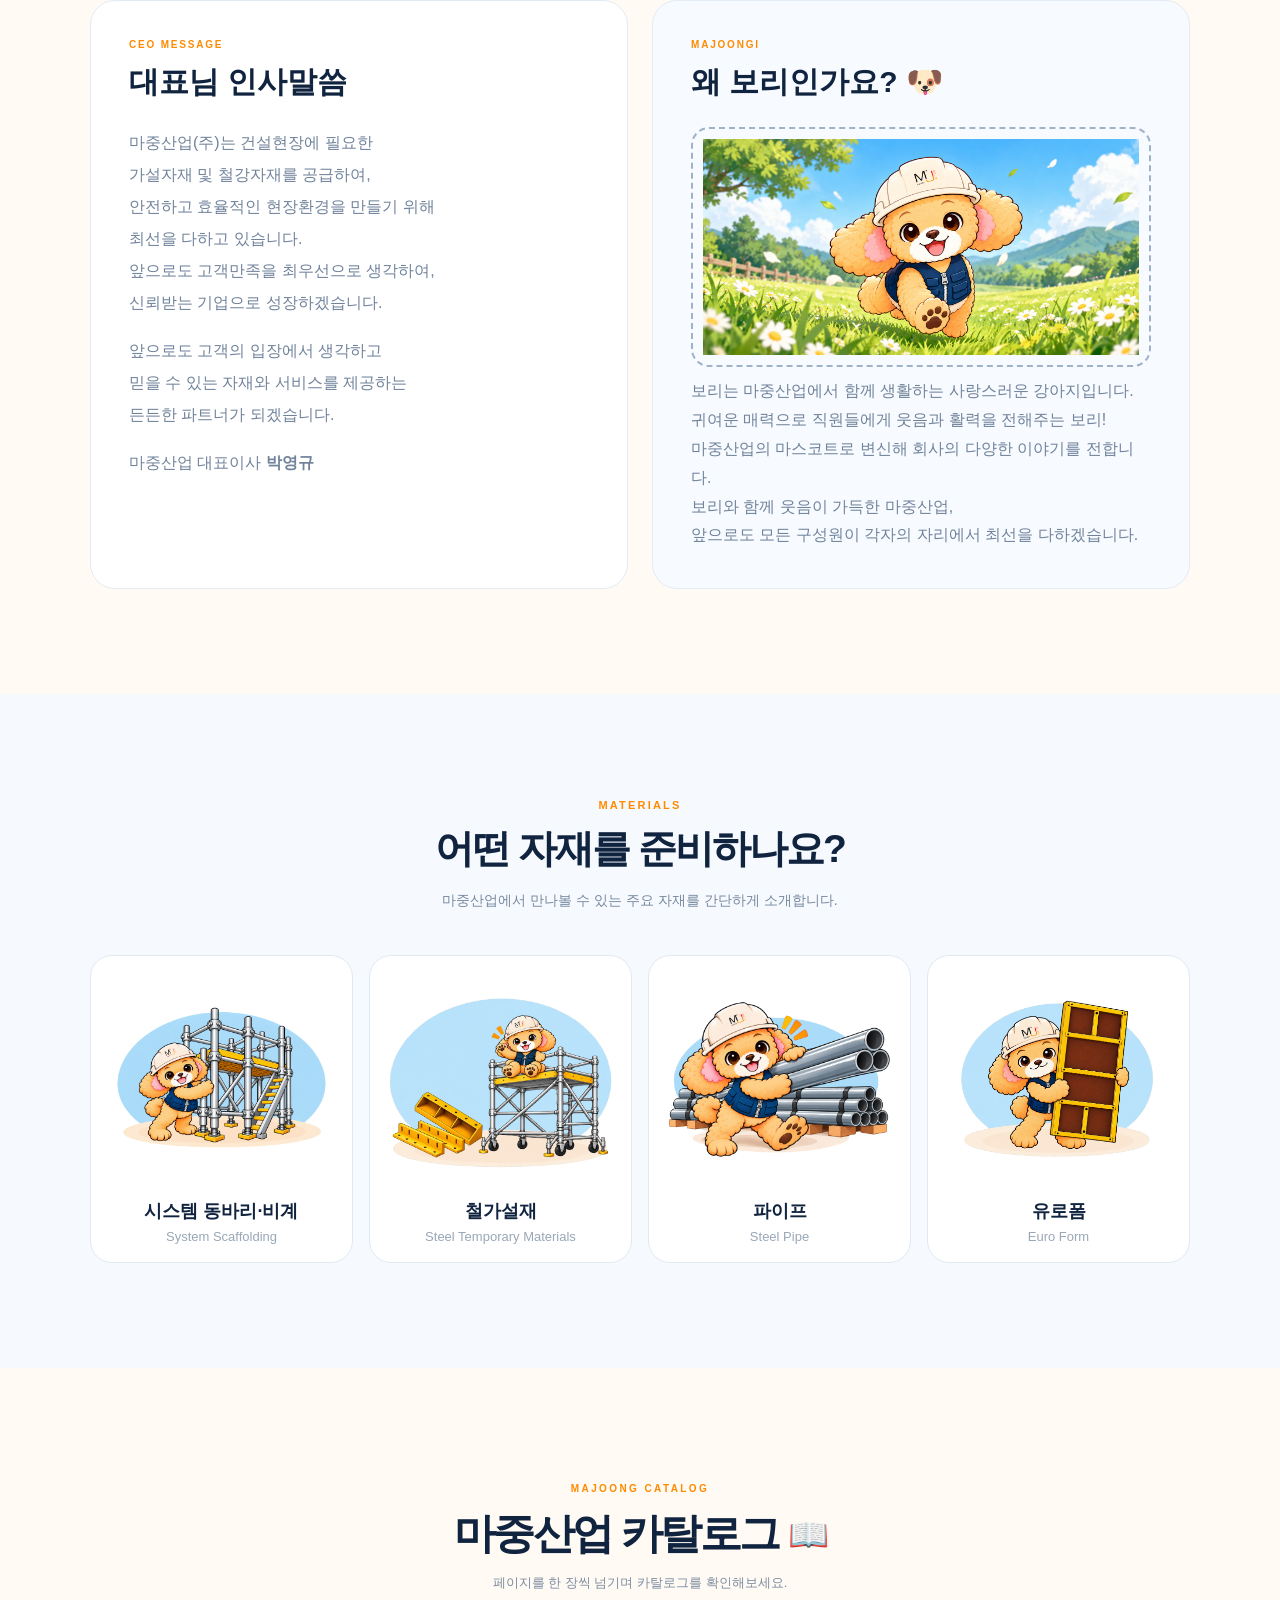
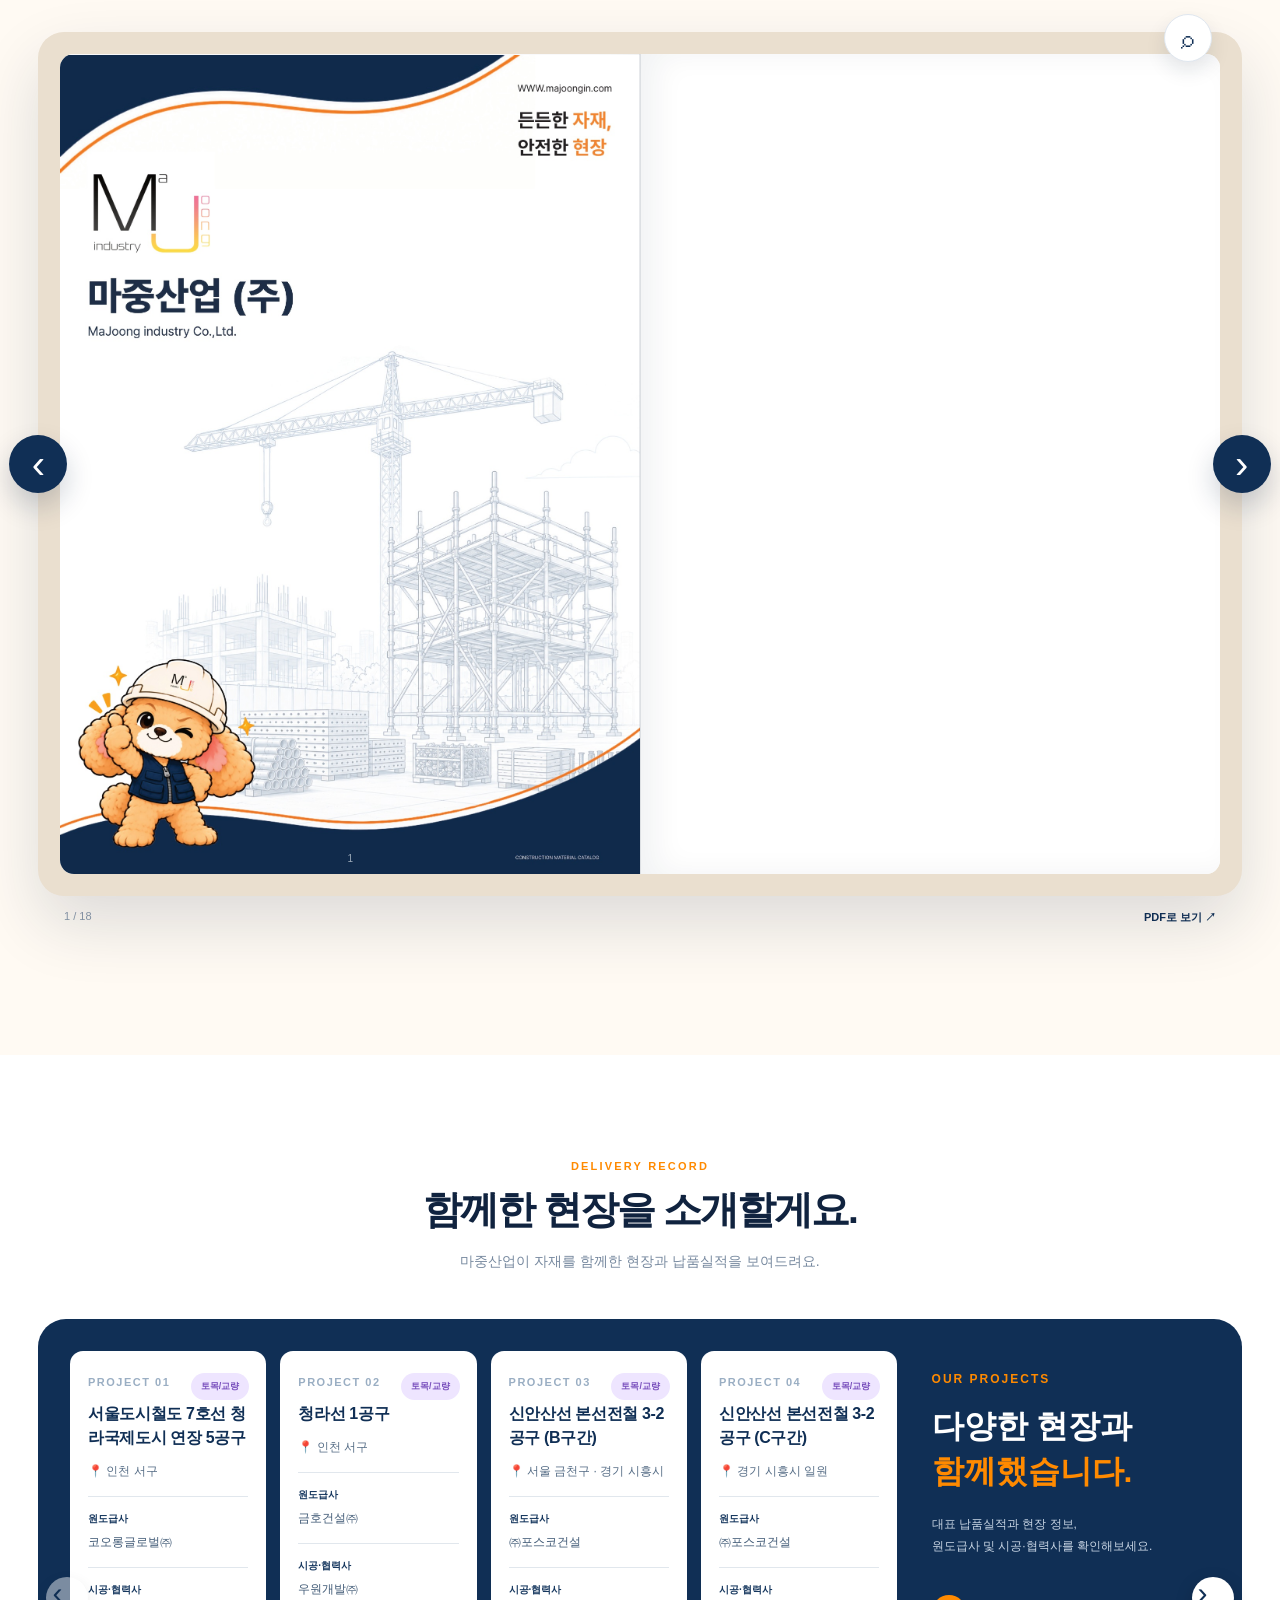
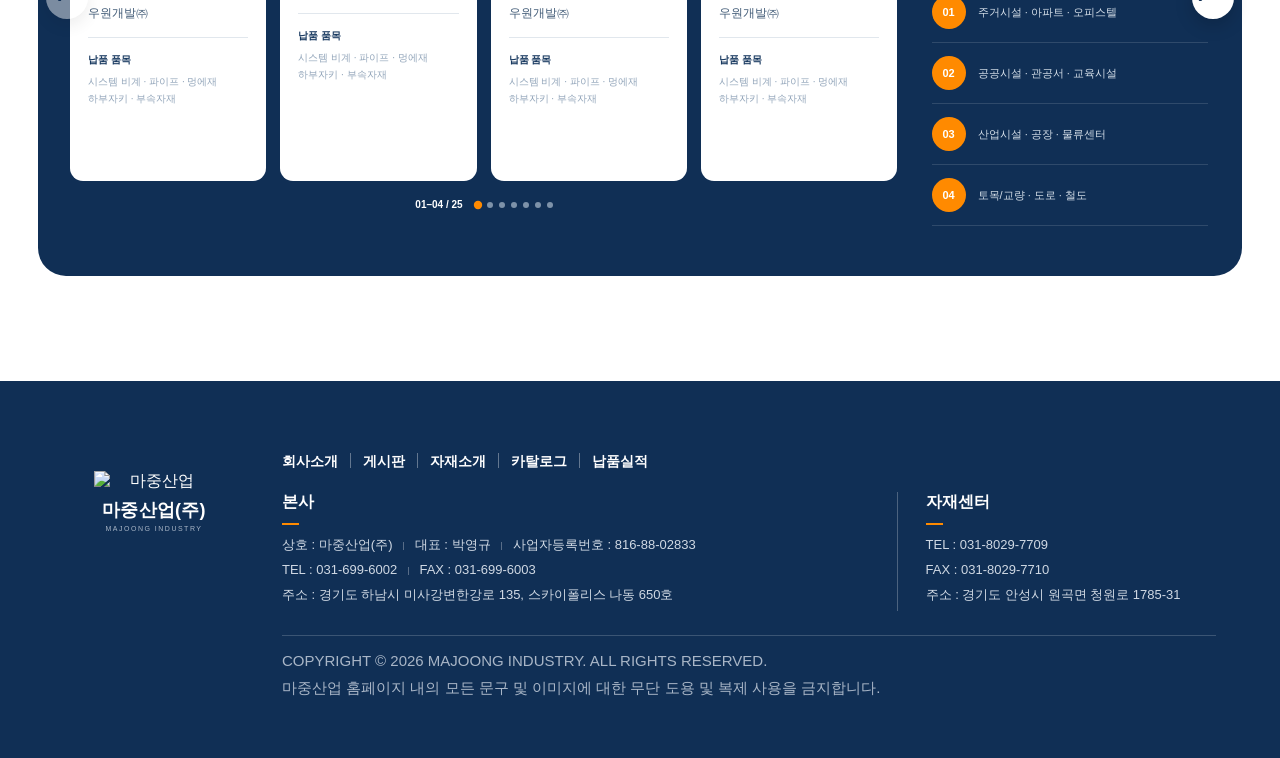
==== commit e4e07e6b: "Update index.html" ====
--- a/index.html
+++ b/index.html
@@ -159,7 +159,7 @@
             </div>
             <h3>다양한 건설자재를 만나보세요.</h3>
             <p>마중산업에서 준비하고 있는 주요 자재를 소개합니다.</p>
-            <a class="notice-file" href="material-guide.pdf" download>📄 자재소개 PDF 다운로드 ↓</a>
+            <a class="notice-file" href="majoong_catalog.pdf" download>📄 자재소개 PDF 다운로드 ↓</a>
           </article>
 
         </div>
